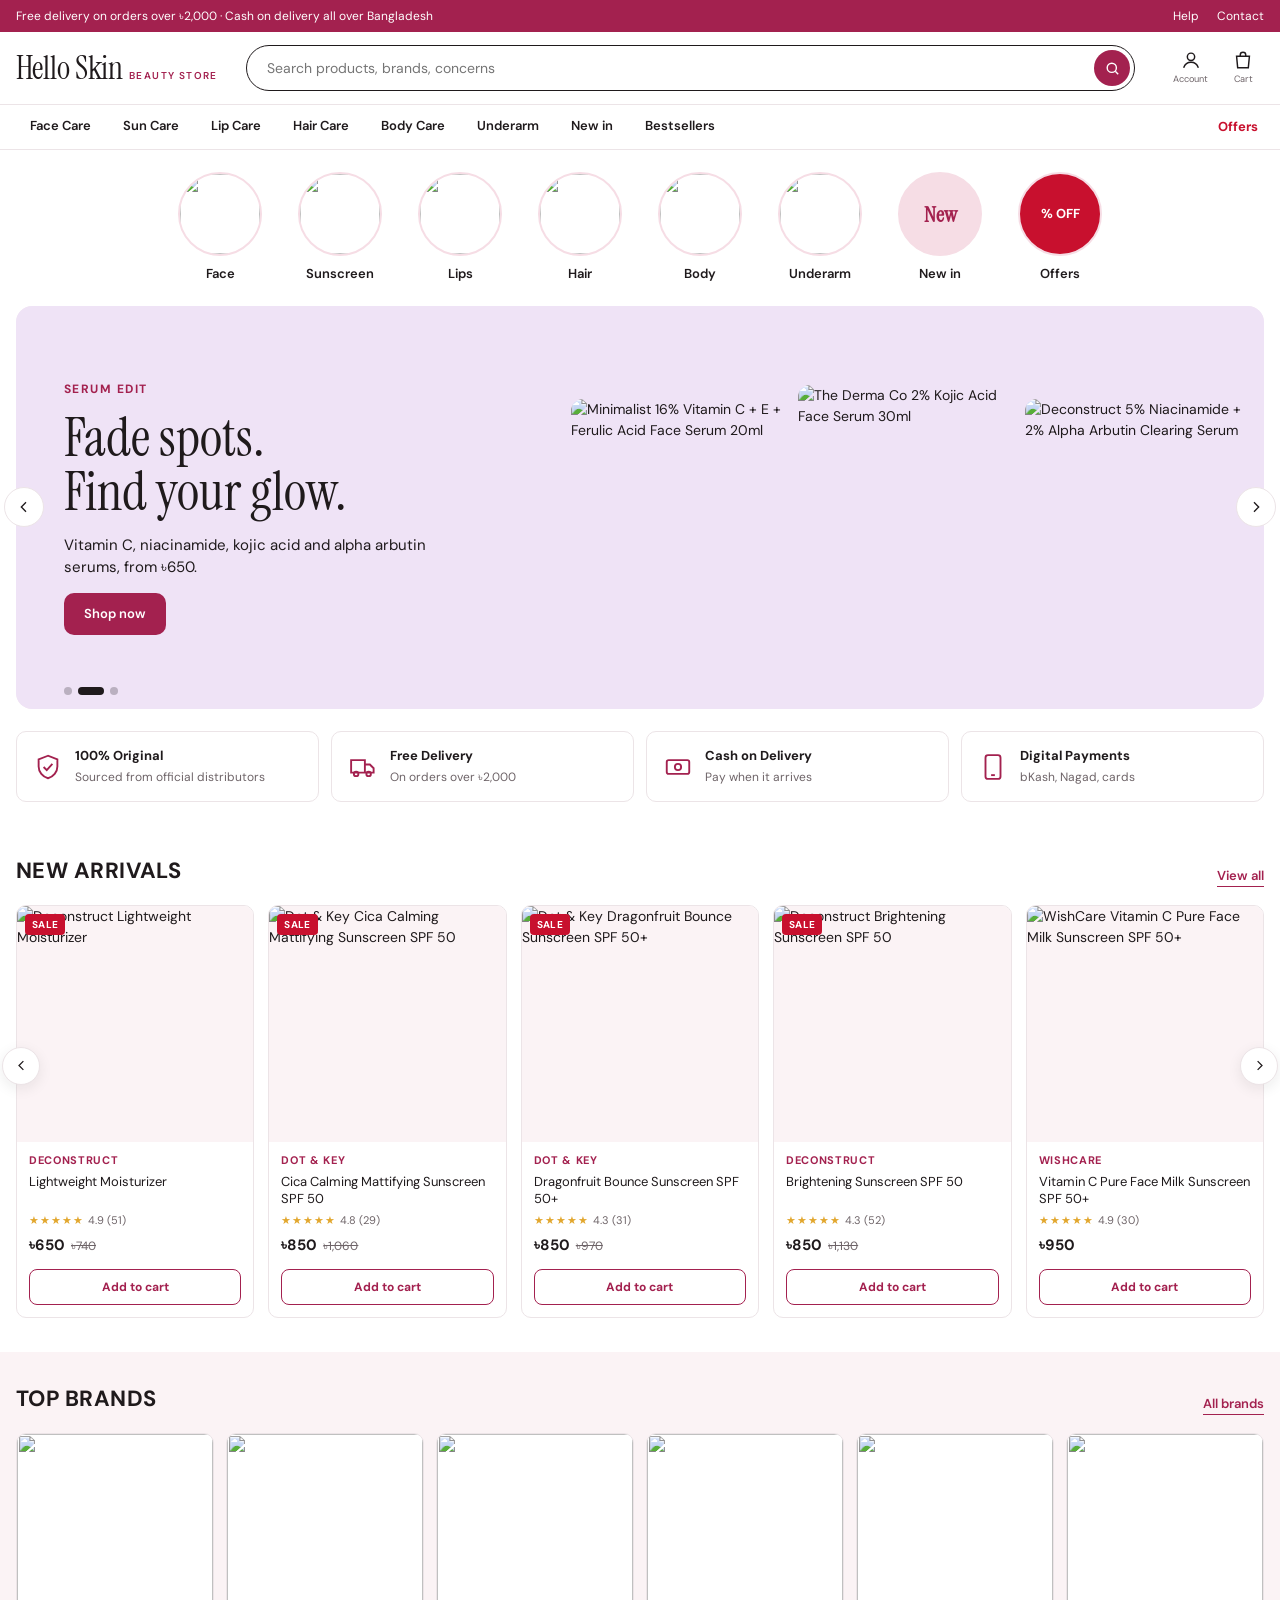
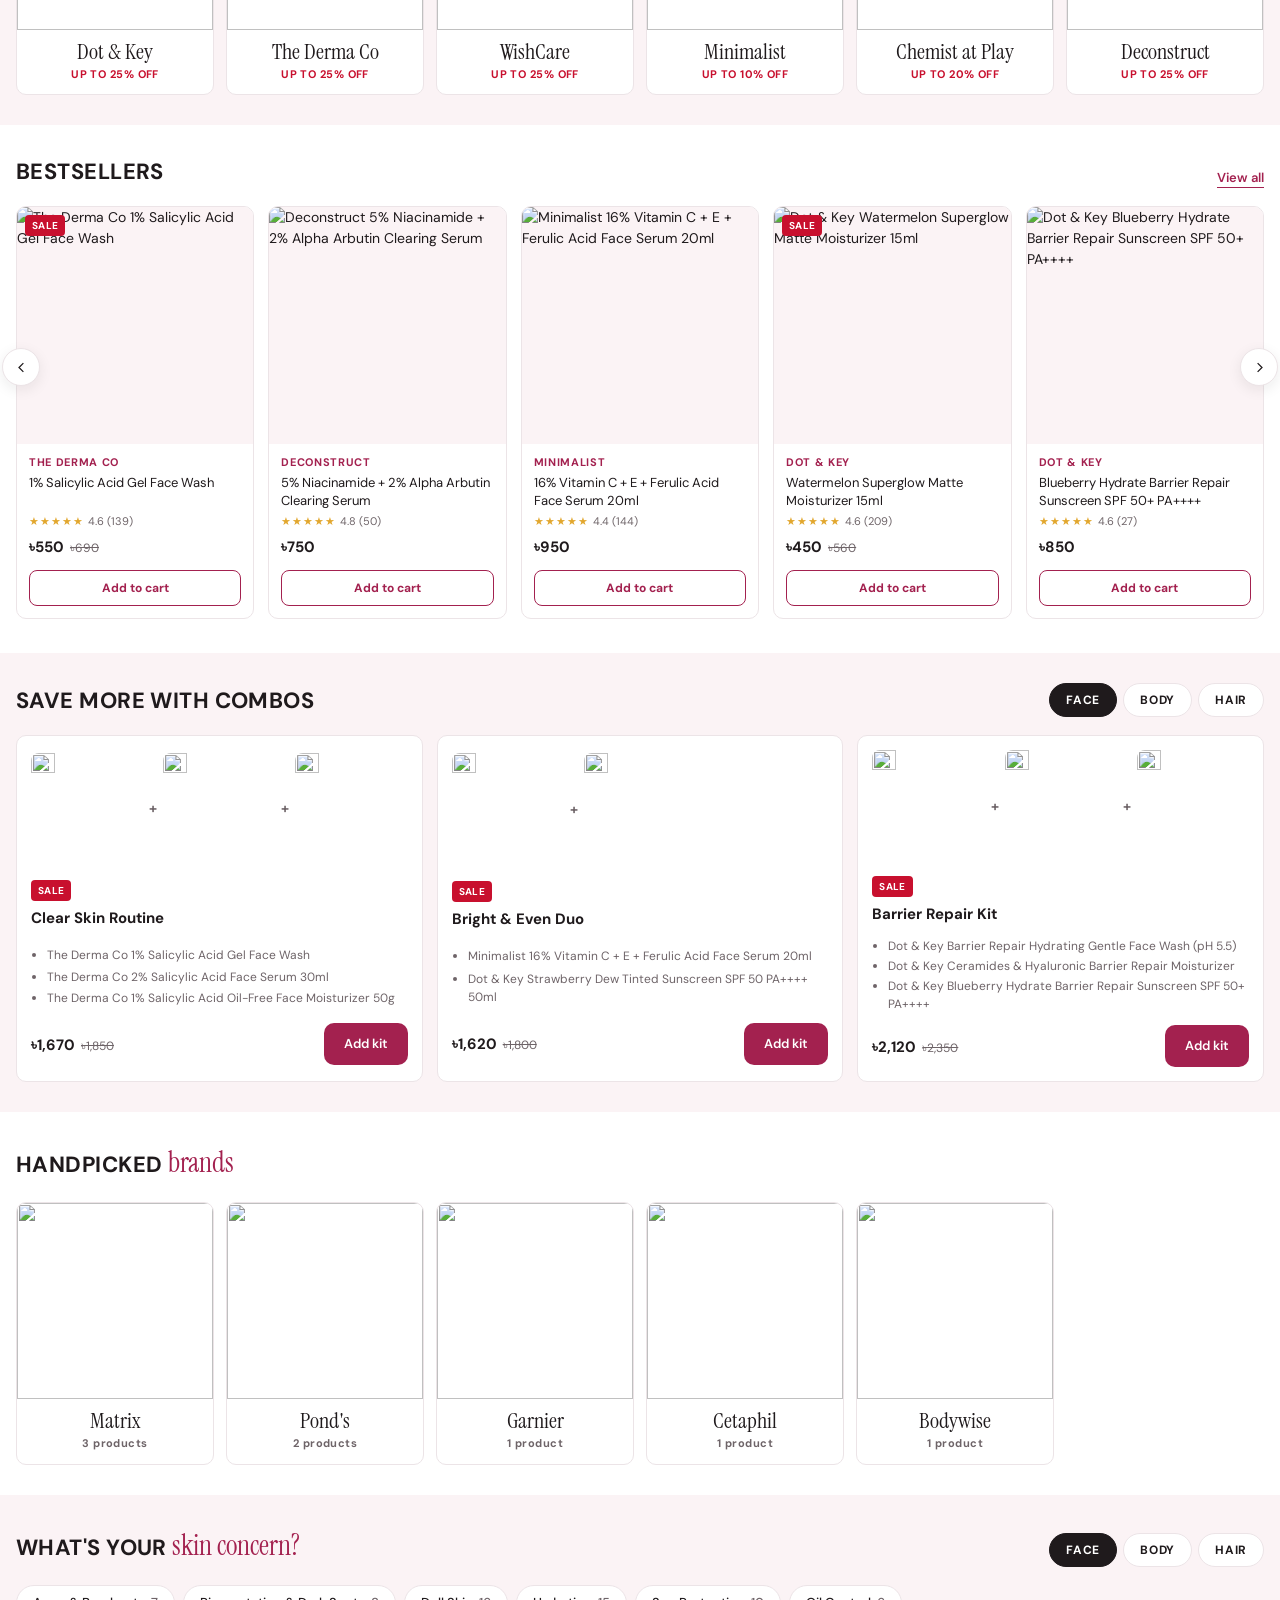
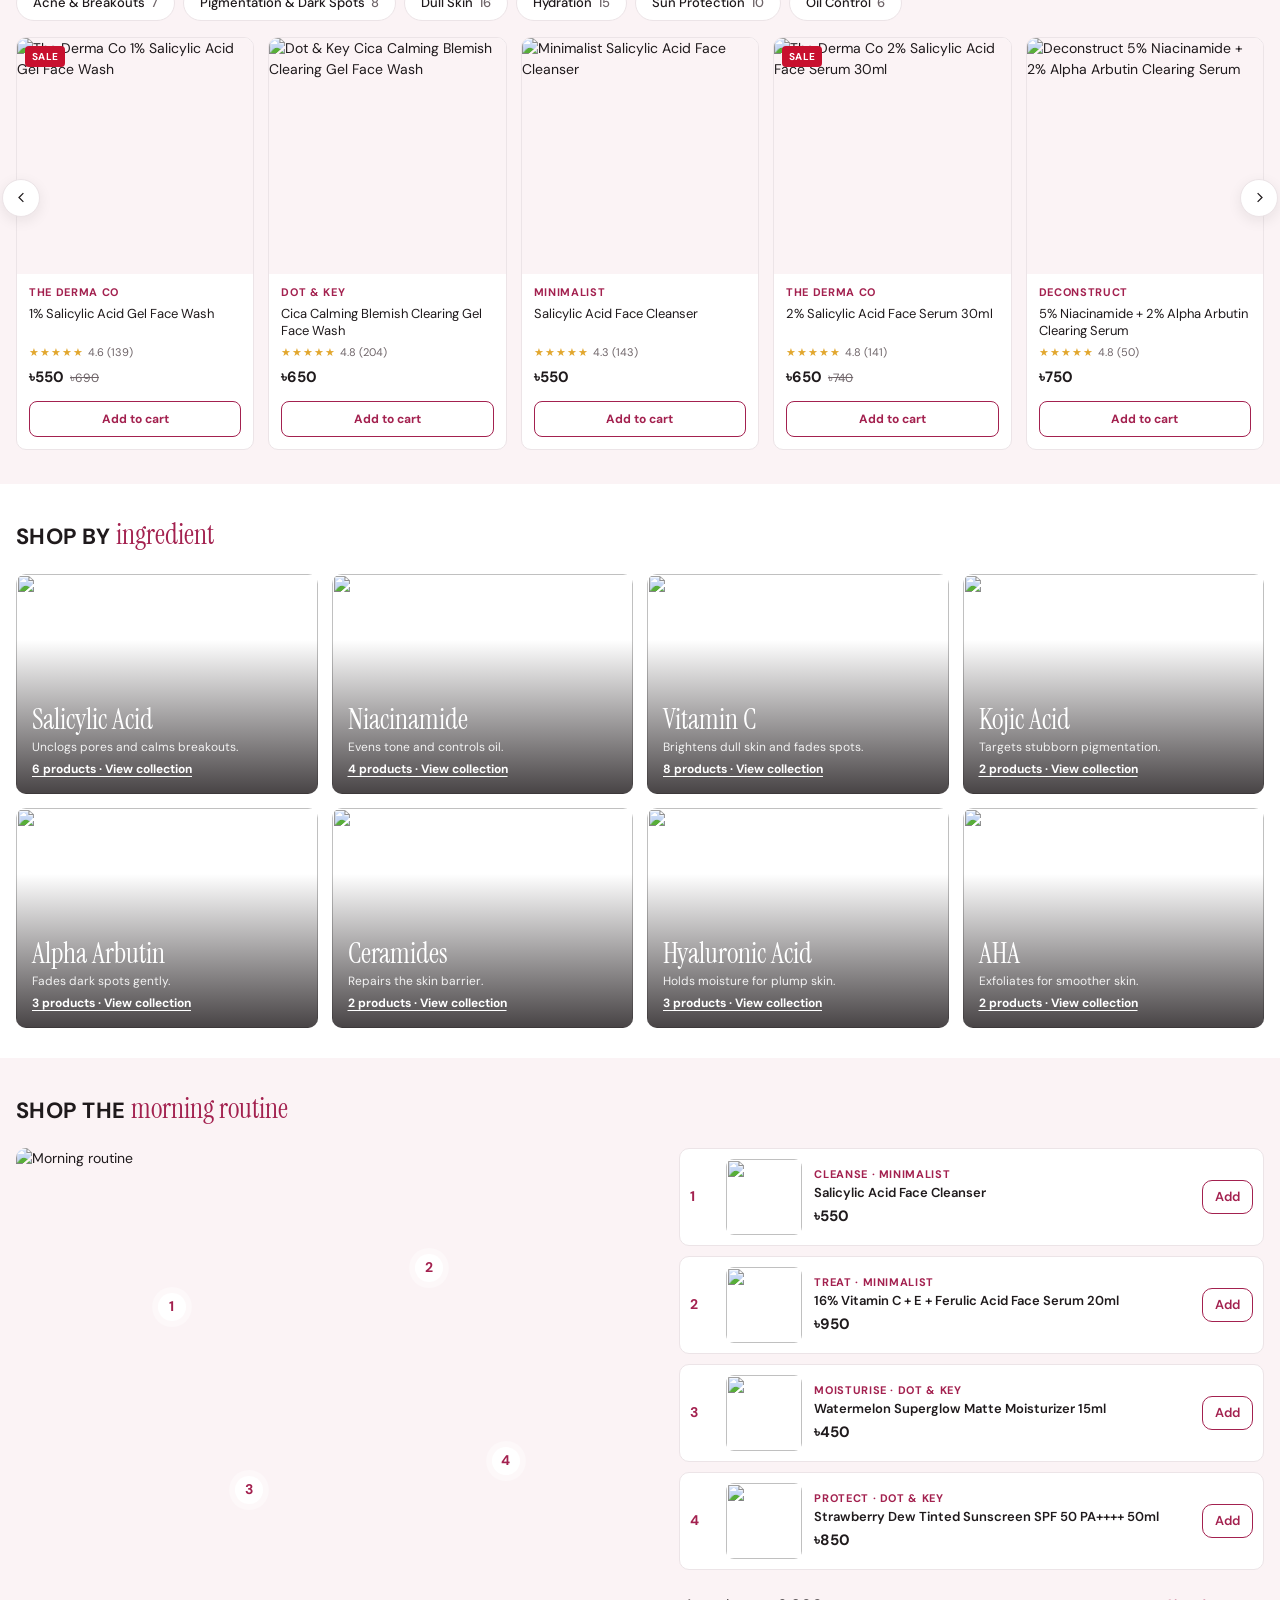
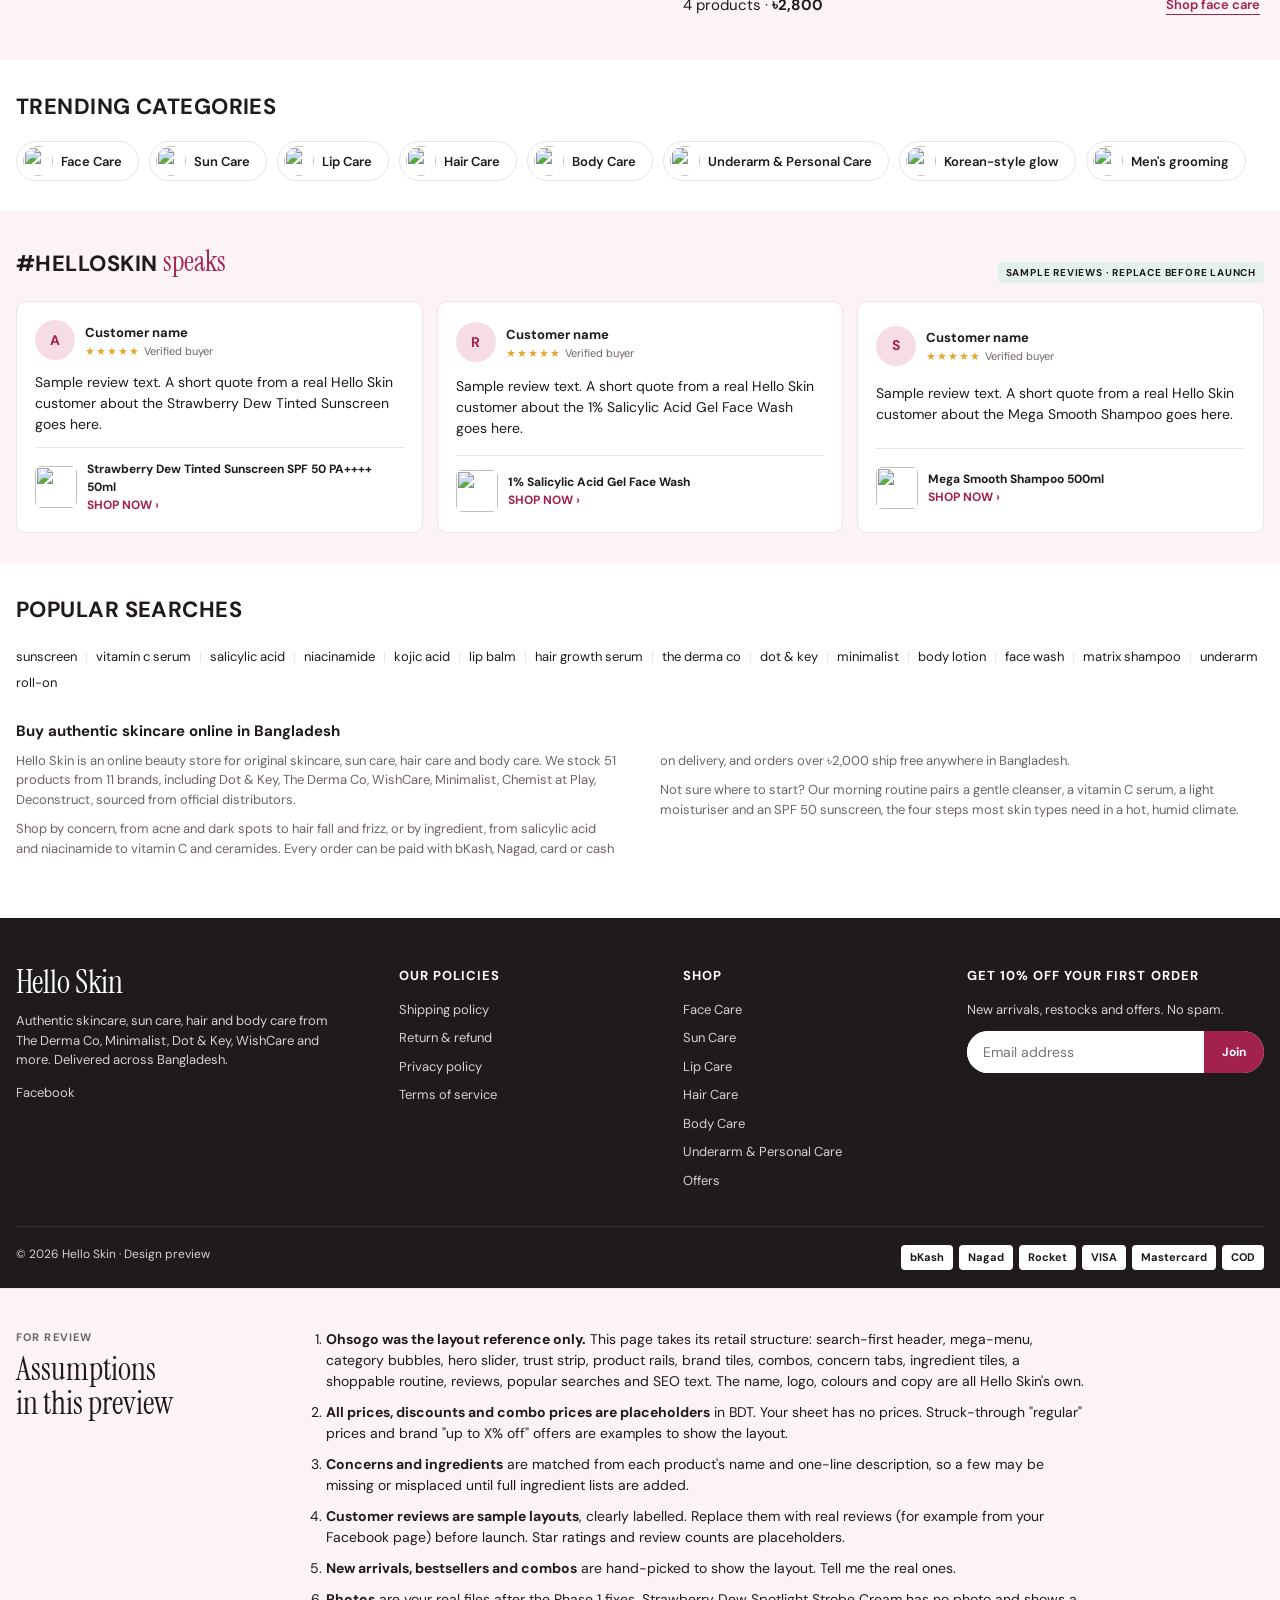
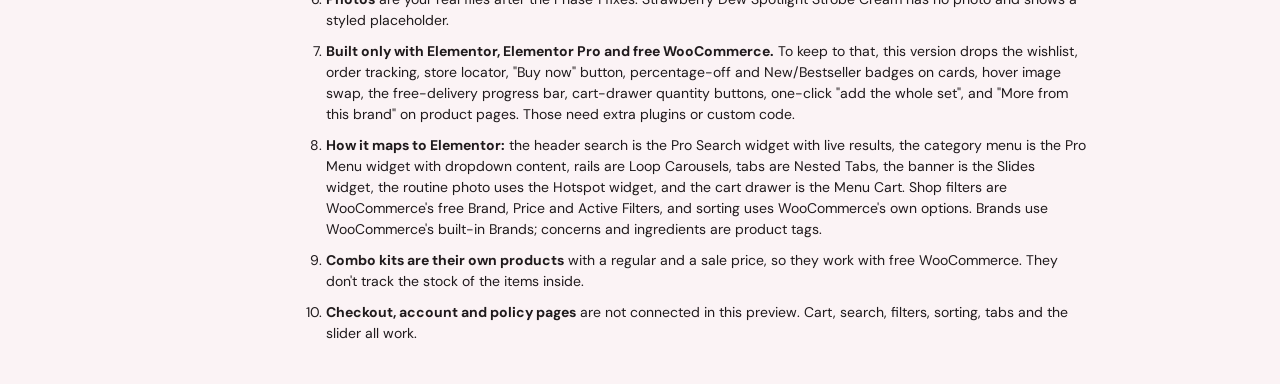
==== index.html @ 752d27b5 "Serve the retail design at the root; minimal design stays in helloskin-V1 Co-Authored-By: Claude Opu" ====
<!doctype html>
<html lang="en">
<head>
<meta charset="utf-8">
<meta name="viewport" content="width=device-width, initial-scale=1, viewport-fit=cover">
<style>:root{padding-top:env(safe-area-inset-top,0px);padding-bottom:env(safe-area-inset-bottom,0px)}body{margin:0}img{max-width:100%}[hidden]{display:none!important}</style>
</head>
<body>
<title>Hello Skin Beauty Store</title>
<meta name="claude:viewport-fit-sides" content="cover">
<link rel="preconnect" href="https://fonts.googleapis.com">
<link rel="stylesheet" href="https://fonts.googleapis.com/css2?family=DM+Sans:opsz,wght@9..40,400;9..40,500;9..40,600;9..40,700&family=Instrument+Serif&display=swap">
<style>
/* Layout: dense Bangladeshi beauty-retail homepage. Search-first header, rails of product cards, tabbed merchandising blocks. Berry accent on white, soft rose bands separate sections. */
:root{
  --bg:#FFFFFF; --band:#FBF3F5; --ink:#1F1A1C; --muted:#6E6468; --line:#ECE4E7;
  --berry:#A3214F; --berry-d:#831A3F; --rose:#F6DDE5; --sale:#C8102E; --gold:#E2A72E; --mint:#E3F1EA;
  --sans:"DM Sans","Helvetica Neue",Arial,sans-serif; --serif:"Instrument Serif",Georgia,serif;
  --r:10px; --wrap:1360px;
  --gl:max(16px, env(safe-area-inset-left,0px)); --gr:max(16px, env(safe-area-inset-right,0px));
  color-scheme:light;
}
*{box-sizing:border-box}
[hidden]{display:none!important}
body{background:var(--bg);color:var(--ink);font:400 14px/1.5 var(--sans);-webkit-font-smoothing:antialiased;overflow-x:hidden}
body::before{content:"";position:fixed;inset:0 0 auto;height:env(safe-area-inset-top,0px);z-index:70;background:var(--bg)}
a{color:inherit;text-decoration:none}
button{font:inherit;color:inherit;background:none;border:0;cursor:pointer;padding:0}
img{display:block;max-width:100%}
:focus-visible{outline:2px solid var(--berry);outline-offset:2px}
.wrap{max-width:var(--wrap);margin-inline:auto;padding-left:var(--gl);padding-right:var(--gr)}
h1,h2,h3{margin:0;text-wrap:balance}
.btn{display:inline-flex;align-items:center;justify-content:center;gap:8px;height:42px;padding:0 20px;border-radius:var(--r);background:var(--berry);color:#fff;font-weight:600;font-size:13px;transition:background .2s}
.btn:hover{background:var(--berry-d)}
.btn.line{background:#fff;color:var(--berry);border:1px solid var(--berry)}
.btn.line:hover{background:var(--berry);color:#fff}
.btn.full{width:100%}

/* top strip + header */
.strip{background:var(--berry);color:#fff;font-size:12px}
.strip .wrap{display:flex;justify-content:space-between;align-items:center;height:32px;gap:16px}
.strip .tick{overflow:hidden;white-space:nowrap;text-overflow:ellipsis}
.strip .r{display:flex;gap:18px;flex:none}
header.site{position:sticky;top:env(safe-area-inset-top,0px);z-index:50;background:#fff;border-bottom:1px solid var(--line)}
.hrow{display:grid;grid-template-columns:auto 1fr auto;gap:28px;align-items:center;height:72px}
.logo{font-family:var(--serif);font-size:32px;line-height:1;white-space:nowrap;display:flex;align-items:baseline;gap:6px}
.logo small{font-family:var(--sans);font-size:10px;letter-spacing:.14em;text-transform:uppercase;color:var(--berry);font-weight:600}
.sbox{position:relative}
.sbox input{width:100%;height:46px;border:1.5px solid var(--ink);border-radius:999px;padding:0 52px 0 20px;font:inherit;font-size:14px;background:#fff;color:var(--ink)}
.sbox input:focus{outline:none;border-color:var(--berry)}
.sbox .go{position:absolute;right:5px;top:5px;width:36px;height:36px;border-radius:50%;background:var(--berry);display:grid;place-items:center}
.sbox .go svg{width:17px;height:17px;stroke:#fff;fill:none;stroke-width:2}
.sres{position:absolute;left:0;right:0;top:52px;background:#fff;border:1px solid var(--line);border-radius:var(--r);box-shadow:0 12px 30px rgba(31,26,28,.08);max-height:60vh;overflow:auto;padding:6px;z-index:60}
.sres a{display:flex;gap:12px;align-items:center;padding:8px;border-radius:8px;font-size:13px}
.sres a:hover{background:var(--band)}
.sres img{width:44px;height:44px;border-radius:6px;object-fit:cover}
.hic{display:flex;gap:4px}
.hic button,.hic a{display:flex;flex-direction:column;align-items:center;gap:2px;font-size:11px;padding:4px 10px;position:relative;color:var(--muted)}
.hic svg{width:22px;height:22px;stroke:var(--ink);fill:none;stroke-width:1.6}
.cnt{position:absolute;top:0;right:6px;min-width:18px;height:18px;border-radius:9px;background:var(--berry);color:#fff;font-size:10px;font-weight:700;display:grid;place-items:center;padding:0 4px}
.cnt.bump{animation:bump .35s}@keyframes bump{50%{transform:scale(1.35)}}
.mega{border-top:1px solid var(--line)}
.mega .wrap{display:flex;gap:4px;height:44px;align-items:stretch}
.mi{position:relative;display:flex}
.mi > a{display:flex;align-items:center;padding:0 14px;font-weight:600;font-size:13px;border-bottom:2px solid transparent}
.mi:hover > a,.mi > a.on{color:var(--berry);border-color:var(--berry)}
.panel{position:absolute;top:100%;left:0;background:#fff;border:1px solid var(--line);border-radius:0 0 var(--r) var(--r);box-shadow:0 18px 40px rgba(31,26,28,.08);padding:20px;display:none;grid-template-columns:repeat(var(--c,2),190px) 200px;gap:24px;z-index:55}
.mi:hover .panel,.mi:focus-within .panel{display:grid}
.panel h4{font-size:12px;letter-spacing:.06em;text-transform:uppercase;color:var(--berry);margin:0 0 10px}
.panel ul{list-style:none;margin:0;padding:0;display:grid;gap:7px;font-size:13px}
.panel ul a:hover{color:var(--berry);text-decoration:underline}
.panel .feat{background:var(--band);border-radius:8px;padding:10px;display:grid;gap:8px;font-size:12px}
.panel .feat img{border-radius:6px;aspect-ratio:1;object-fit:cover}
.mega .offer{margin-left:auto;display:flex;align-items:center;color:var(--sale);font-weight:700;font-size:13px;padding:0 6px}
.menubtn{display:none}

/* category bubbles */
.bubbles{display:flex;gap:28px;justify-content:center;padding-block:22px;overflow-x:auto;scrollbar-width:none}
.bubbles::-webkit-scrollbar{display:none}
.bub{display:grid;justify-items:center;gap:8px;flex:none;font-size:13px;font-weight:600;text-align:center;width:92px}
.bub span.c{width:84px;height:84px;border-radius:50%;overflow:hidden;border:2px solid var(--rose);transition:border-color .2s}
.bub:hover span.c{border-color:var(--berry)}
.bub img{width:100%;height:100%;object-fit:cover}

/* hero slider */
.hero{position:relative}
.slides{position:relative;border-radius:16px;overflow:hidden;aspect-ratio:1360/440;background:var(--band)}
.slide{position:absolute;inset:0;display:grid;grid-template-columns:1fr 1.25fr;opacity:0;transition:opacity .6s;pointer-events:none}
.slide.on{opacity:1;pointer-events:auto}
.slide .copy{display:flex;flex-direction:column;justify-content:center;gap:14px;padding:40px 48px}
.slide .kick{font-size:12px;font-weight:700;letter-spacing:.12em;text-transform:uppercase}
.slide h2{font-family:var(--serif);font-weight:400;font-size:clamp(34px,4.2vw,62px);line-height:1}
.slide p{margin:0;max-width:420px;font-size:15px}
.slide .imgs{display:grid;grid-template-columns:repeat(3,1fr);gap:10px;padding:22px 22px 22px 0;align-items:center}
.slide .imgs img{width:100%;aspect-ratio:1;object-fit:cover;border-radius:12px}
.slide .imgs img:nth-child(2){transform:translateY(-14px)}
.sdots{position:absolute;bottom:14px;left:48px;display:flex;gap:6px}
.sdots button{width:8px;height:8px;border-radius:4px;background:rgba(31,26,28,.25);transition:width .3s}
.sdots button.on{width:26px;background:var(--ink)}
.sarr{position:absolute;top:50%;transform:translateY(-50%);width:40px;height:40px;border-radius:50%;background:#fff;border:1px solid var(--line);display:grid;place-items:center;z-index:2}
.sarr.l{left:max(4px, calc(var(--gl) - 20px))}.sarr.r{right:max(4px, calc(var(--gr) - 20px))}
.sarr svg{width:16px;height:16px;stroke:var(--ink);fill:none;stroke-width:2}

/* trust */
.trust{display:grid;grid-template-columns:repeat(4,1fr);gap:12px;padding-block:22px}
.trust div{display:flex;gap:12px;align-items:center;padding:14px 16px;border:1px solid var(--line);border-radius:var(--r)}
.trust svg{width:30px;height:30px;stroke:var(--berry);fill:none;stroke-width:1.5;flex:none}
.trust b{display:block;font-size:13px}
.trust span{font-size:12px;color:var(--muted)}

/* sections */
.sec{padding-block:30px}
.band{background:var(--band)}
.sh{display:flex;align-items:end;justify-content:space-between;gap:16px;margin-bottom:18px;flex-wrap:wrap}
.sh h2{font-size:22px;font-weight:700;letter-spacing:.02em;text-transform:uppercase}
.sh h2 em{font-family:var(--serif);font-style:normal;font-weight:400;text-transform:none;font-size:28px;letter-spacing:0;color:var(--berry)}
.sh .va{font-size:13px;font-weight:600;color:var(--berry);border-bottom:1px solid currentColor}
.tabs{display:flex;gap:6px;flex-wrap:wrap}
.tab{height:34px;padding:0 16px;border-radius:999px;border:1px solid var(--line);font-size:12px;font-weight:700;letter-spacing:.06em;background:#fff}
.tab.on{background:var(--ink);color:#fff;border-color:var(--ink)}

/* rail */
.railw{position:relative}
.rail{display:grid;grid-auto-flow:column;grid-auto-columns:calc((100% - 4*14px)/5);gap:14px;overflow-x:auto;scroll-snap-type:x mandatory;scrollbar-width:none;padding-bottom:4px}
.rail::-webkit-scrollbar{display:none}
.rail > *{scroll-snap-align:start}
.rarr{position:absolute;top:34%;width:38px;height:38px;border-radius:50%;background:#fff;border:1px solid var(--line);box-shadow:0 4px 14px rgba(31,26,28,.08);display:grid;place-items:center;z-index:3}
.rarr.l{left:-14px}.rarr.r{right:-14px}
.rarr svg{width:15px;height:15px;stroke:var(--ink);fill:none;stroke-width:2}

/* product card */
.card{display:flex;flex-direction:column;background:#fff;border:1px solid var(--line);border-radius:var(--r);overflow:hidden;min-width:0;transition:border-color .2s}
.card:hover{border-color:#d9c9cf}
.card .m{position:relative;aspect-ratio:1;background:var(--band);overflow:hidden}
.card .m img{position:absolute;inset:0;width:100%;height:100%;object-fit:cover;transition:opacity .4s}
.card .m img.alt{opacity:0}
.card:hover .m img.alt{opacity:1}
.tags{position:absolute;top:8px;left:8px;display:flex;flex-direction:column;gap:4px;z-index:2;align-items:flex-start}
.tg{font-size:10px;font-weight:700;padding:3px 7px;border-radius:4px;letter-spacing:.03em;text-transform:uppercase}
.tg.off{background:var(--sale);color:#fff}
.tg.new{background:var(--ink);color:#fff}
.tg.best{background:var(--gold);color:var(--ink)}
.qv{position:absolute;left:8px;right:8px;bottom:8px;height:34px;border-radius:8px;background:rgba(255,255,255,.95);font-size:12px;font-weight:600;opacity:0;transform:translateY(6px);transition:all .25s;z-index:2}
.card:hover .qv{opacity:1;transform:none}
.card .b{display:flex;flex-direction:column;gap:4px;padding:10px 12px 12px;flex:1}
.card .v{font-size:11px;font-weight:700;letter-spacing:.06em;text-transform:uppercase;color:var(--berry)}
.card .t{font-size:13px;line-height:1.35;display:-webkit-box;-webkit-line-clamp:2;-webkit-box-orient:vertical;overflow:hidden;min-height:35px}
.rv{display:flex;align-items:center;gap:4px;font-size:11px;color:var(--muted)}
.rv i{font-style:normal;color:var(--gold);letter-spacing:1px}
.pr{display:flex;align-items:baseline;gap:6px;flex-wrap:wrap;margin-top:2px;font-variant-numeric:tabular-nums}
.pr b{font-size:15px}
.pr s{font-size:12px;color:var(--muted)}
.pr .pct{font-size:11px;color:var(--sale);font-weight:700}
.card .add{margin-top:auto;height:36px;border-radius:8px;border:1px solid var(--berry);color:var(--berry);font-weight:700;font-size:12px;margin-top:8px;transition:all .2s}
.card .add:hover{background:var(--berry);color:#fff}
.noimg{position:absolute;inset:0;display:grid;place-items:center;text-align:center;padding:14px;background:var(--rose);font-family:var(--serif);font-size:20px;line-height:1.1}
.noimg small{display:block;font-family:var(--sans);font-size:10px;color:var(--muted);margin-top:6px;text-transform:uppercase;letter-spacing:.08em}

/* brand tiles */
.brands{display:grid;grid-template-columns:repeat(6,1fr);gap:12px}
.bt{position:relative;border-radius:var(--r);overflow:hidden;background:#fff;border:1px solid var(--line);display:flex;flex-direction:column}
.bt .im{aspect-ratio:1;position:relative}
.bt .im img{width:100%;height:100%;object-fit:cover}
.bt .nm{padding:10px 10px 12px;text-align:center;display:grid;gap:2px}
.bt .nm b{font-family:var(--serif);font-weight:400;font-size:22px;line-height:1.1}
.bt .nm span{font-size:11px;font-weight:700;color:var(--sale);letter-spacing:.04em}

/* combos */
.combos{display:grid;grid-template-columns:repeat(3,1fr);gap:14px}
.combo{background:#fff;border:1px solid var(--line);border-radius:var(--r);padding:14px;display:grid;gap:12px}
.cimgs{display:flex;align-items:center;gap:6px}
.cimgs img{width:calc((100% - 40px)/3);aspect-ratio:1;object-fit:cover;border-radius:8px}
.cimgs .plus{font-weight:700;color:var(--muted)}
.combo h3{font-size:15px}
.combo ul{margin:0;padding-left:16px;font-size:12px;color:var(--muted);display:grid;gap:2px}
.combo .row{display:flex;justify-content:space-between;align-items:center;gap:10px}

/* concerns */
.chips{display:flex;gap:8px;flex-wrap:wrap;margin-bottom:16px}
.chip{height:36px;padding:0 16px;border-radius:999px;background:#fff;border:1px solid var(--line);font-size:13px;font-weight:500}
.chip.on{border-color:var(--berry);color:var(--berry);background:var(--rose)}

/* ingredients */
.ings{display:grid;grid-template-columns:repeat(4,1fr);gap:14px}
.ing{border-radius:var(--r);overflow:hidden;position:relative;min-height:220px;display:flex;align-items:flex-end;color:#fff}
.ing img{position:absolute;inset:0;width:100%;height:100%;object-fit:cover}
.ing::after{content:"";position:absolute;inset:0;background:linear-gradient(180deg,rgba(31,26,28,0) 30%,rgba(31,26,28,.82))}
.ing div{position:relative;z-index:1;padding:16px;display:grid;gap:4px}
.ing b{font-family:var(--serif);font-weight:400;font-size:28px;line-height:1}
.ing p{margin:0;font-size:12px;opacity:.9}
.ing span{font-size:12px;font-weight:700;text-decoration:underline;text-underline-offset:3px}

/* routine look */
.look{display:grid;grid-template-columns:1.1fr 1fr;gap:20px;align-items:stretch}
.look .ph{position:relative;border-radius:var(--r);overflow:hidden;min-height:420px}
.look .ph img{position:absolute;inset:0;width:100%;height:100%;object-fit:cover}
.hot{position:absolute;width:28px;height:28px;border-radius:50%;background:#fff;color:var(--berry);font-weight:700;display:grid;place-items:center;box-shadow:0 0 0 6px rgba(255,255,255,.35)}
.look .lst{display:grid;gap:10px;align-content:start}
.lrow{display:grid;grid-template-columns:24px 76px 1fr auto;gap:12px;align-items:center;background:#fff;border:1px solid var(--line);border-radius:var(--r);padding:10px}
.lrow .n{font-weight:700;color:var(--berry)}
.lrow img{width:76px;height:76px;object-fit:cover;border-radius:8px}
.lrow .t{font-size:13px;font-weight:600;line-height:1.3}
.lsum{display:flex;justify-content:space-between;align-items:center;padding:14px 4px;font-size:15px}

/* trending + reviews + seo */
.trend{display:flex;gap:10px;flex-wrap:wrap}
.trend a{display:flex;align-items:center;gap:8px;height:40px;padding:0 16px 0 6px;border:1px solid var(--line);border-radius:999px;font-size:13px;font-weight:600;background:#fff}
.trend img{width:30px;height:30px;border-radius:50%;object-fit:cover}
.revs{display:grid;grid-template-columns:repeat(3,1fr);gap:14px}
.rev{background:#fff;border:1px solid var(--line);border-radius:var(--r);padding:18px;display:grid;gap:12px}
.rev .who{display:flex;align-items:center;gap:10px}
.rev .av{width:40px;height:40px;border-radius:50%;background:var(--rose);display:grid;place-items:center;font-weight:700;color:var(--berry)}
.rev q{font-size:14px;quotes:none}
.rev .pp{display:flex;gap:10px;align-items:center;border-top:1px solid var(--line);padding-top:12px;font-size:12px}
.rev .pp img{width:42px;height:42px;border-radius:6px;object-fit:cover}
.sample{display:inline-block;font-size:10px;font-weight:700;letter-spacing:.08em;text-transform:uppercase;background:var(--mint);padding:3px 8px;border-radius:4px}
.pops{font-size:13px;color:var(--muted);line-height:2}
.pops a{color:var(--ink)}
.pops a:hover{color:var(--berry)}
.pops i{font-style:normal;margin:0 8px;color:var(--line)}
.seo{font-size:13px;color:var(--muted);columns:2;column-gap:40px}
.seo h3{font-size:15px;color:var(--ink);margin:0 0 8px;column-span:all}
.seo p{margin:0 0 10px}

/* footer */
footer{background:var(--ink);color:#d8cfd2;padding-top:48px;margin-top:30px}
.fg{display:grid;grid-template-columns:1.4fr 1fr 1fr 1.2fr;gap:36px}
footer h4{color:#fff;font-size:13px;letter-spacing:.08em;text-transform:uppercase;margin:0 0 14px}
footer ul{list-style:none;margin:0;padding:0;display:grid;gap:9px;font-size:13px}
footer ul button:hover,footer ul a:hover{color:#fff}
footer .logo{color:#fff}
.nl{display:flex;margin-top:12px;border-radius:999px;overflow:hidden;background:#fff}
.nl input{flex:1;min-width:0;border:0;height:42px;padding:0 16px;font:inherit;color:var(--ink);background:#fff}
.nl input:focus{outline:none}
.nl button{background:var(--berry);color:#fff;font-weight:700;padding:0 18px;font-size:12px}
.fb{display:flex;justify-content:space-between;gap:14px;flex-wrap:wrap;border-top:1px solid #3a3235;margin-top:36px;padding-block:18px;font-size:12px}
.pays{display:flex;gap:6px;flex-wrap:wrap}
.pays span{background:#fff;color:var(--ink);font-weight:700;font-size:11px;padding:4px 9px;border-radius:4px}

/* shop page */
.crumbs{font-size:12px;color:var(--muted);padding-top:18px}
.crumbs a:hover{color:var(--berry)}
.shophead{display:flex;align-items:end;justify-content:space-between;gap:16px;flex-wrap:wrap;padding-block:12px 18px}
.shophead h1{font-size:28px;font-weight:700}
.shophead p{margin:4px 0 0;color:var(--muted)}
.shopgrid{display:grid;grid-template-columns:240px 1fr;gap:28px;align-items:start;padding-bottom:30px}
.side{position:sticky;top:calc(env(safe-area-inset-top,0px) + 130px);display:grid;gap:22px}
.side h4{font-size:12px;letter-spacing:.08em;text-transform:uppercase;margin:0 0 10px}
.side label{display:flex;align-items:center;gap:8px;font-size:13px;padding:4px 0;cursor:pointer}
.side label span{margin-left:auto;color:var(--muted);font-size:12px}
.side input{accent-color:var(--berry);width:16px;height:16px}
.toolbar{display:flex;justify-content:space-between;align-items:center;gap:10px;margin-bottom:14px;flex-wrap:wrap}
.toolbar select{height:38px;border:1px solid var(--line);border-radius:8px;padding:0 12px;font:inherit;font-size:13px;background:#fff;color:var(--ink)}
.active{display:flex;gap:6px;flex-wrap:wrap}
.active button{height:30px;padding:0 10px;border-radius:999px;background:var(--rose);color:var(--berry);font-size:12px;font-weight:600}
.pgrid{display:grid;grid-template-columns:repeat(4,minmax(0,1fr));gap:14px}
.filterbtn{display:none}
.pf{display:grid;grid-template-columns:1fr 1fr;gap:8px}
.pf label{display:grid;gap:4px;font-size:12px;color:var(--muted);padding:0}
.pf input{width:100%;height:36px;border:1px solid var(--line);border-radius:8px;padding:0 10px;font:inherit;font-size:13px;color:var(--ink);background:#fff;accent-color:auto}
.empty{grid-column:1/-1;padding:50px;text-align:center;color:var(--muted);border:1px dashed var(--line);border-radius:var(--r)}

/* pdp */
.pdp{display:grid;grid-template-columns:1fr 1fr;gap:40px;padding-block:20px 30px;align-items:start}
.gal{position:sticky;top:calc(env(safe-area-inset-top,0px) + 130px);display:grid;grid-template-columns:minmax(0,1fr);gap:12px}
.th{display:grid;grid-template-columns:repeat(4,76px);gap:8px}
.th button{width:76px;height:76px;border-radius:8px;overflow:hidden;border:2px solid transparent}
.th button.on{border-color:var(--berry)}
.th img{width:100%;height:100%;object-fit:cover}
.mainimg{position:relative;aspect-ratio:1;border-radius:12px;overflow:hidden;background:var(--band)}
.mainimg img{position:absolute;inset:0;width:100%;height:100%;object-fit:cover}
.pi{display:grid;gap:14px;min-width:0}
.pi .v{font-size:12px;font-weight:700;letter-spacing:.08em;text-transform:uppercase;color:var(--berry)}
.pi h1{font-size:26px;line-height:1.2;font-weight:700}
.pi .pr b{font-size:26px}
.pi .pr s{font-size:15px}
.phn{font-size:11px;background:var(--mint);padding:3px 8px;border-radius:4px;font-weight:600}
.offers{border:1px dashed var(--berry);border-radius:var(--r);padding:12px 14px;display:grid;gap:6px;font-size:13px;background:var(--band)}
.offers b{color:var(--berry)}
.buy{display:grid;grid-template-columns:120px 1fr;gap:10px}
.qty{display:grid;grid-template-columns:36px 1fr 36px;border:1px solid var(--line);border-radius:var(--r);height:46px;align-items:center;text-align:center;font-weight:600}
.qty button{height:100%;font-size:18px}
.buy .btn{height:46px}
.del{display:grid;grid-template-columns:repeat(3,1fr);gap:8px}
.del div{border:1px solid var(--line);border-radius:8px;padding:10px;font-size:12px;text-align:center;display:grid;gap:4px;justify-items:center}
.del svg{width:22px;height:22px;stroke:var(--berry);fill:none;stroke-width:1.5}
.acc details{border-bottom:1px solid var(--line)}
.acc summary{list-style:none;cursor:pointer;padding:14px 0;font-weight:700;font-size:14px;display:flex;justify-content:space-between}
.acc summary::-webkit-details-marker{display:none}
.acc summary::after{content:"+";font-size:18px;color:var(--berry);line-height:1}
.acc details[open] summary::after{content:"−"}
.acc .bd{padding-bottom:14px;font-size:13px;color:var(--ink)}
.acc ul{margin:0;padding-left:18px;display:grid;gap:4px}
.draft{display:inline-block;font-size:10px;font-weight:700;letter-spacing:.08em;text-transform:uppercase;background:var(--mint);padding:2px 7px;border-radius:4px;margin-bottom:8px}
.satc{display:none}

/* drawer */
.scrim{position:fixed;inset:0;background:rgba(31,26,28,.4);opacity:0;pointer-events:none;transition:opacity .3s;z-index:80}
.scrim.on{opacity:1;pointer-events:auto}
.drawer{position:fixed;top:0;right:0;bottom:0;width:min(420px,100%);background:#fff;z-index:90;transform:translateX(100%);transition:transform .35s cubic-bezier(.2,.7,.2,1);display:flex;flex-direction:column;padding-top:env(safe-area-inset-top,0px);padding-bottom:env(safe-area-inset-bottom,0px);padding-right:env(safe-area-inset-right,0px)}
.drawer.on{transform:none}
.dh{display:flex;justify-content:space-between;align-items:center;padding:16px 20px;border-bottom:1px solid var(--line)}
.dh h3{font-size:16px}
.ship{padding:14px 20px;background:var(--band);font-size:13px}
.bar{height:6px;border-radius:3px;background:#fff;margin-top:8px;overflow:hidden}
.bar i{display:block;height:100%;background:var(--berry);transition:width .4s}
.items{flex:1;overflow:auto;padding:4px 20px}
.it{display:grid;grid-template-columns:70px 1fr auto;gap:12px;padding:14px 0;border-bottom:1px solid var(--line)}
.it img,.it .ni{width:70px;height:70px;border-radius:8px;object-fit:cover;background:var(--rose)}
.it .t{font-size:13px;font-weight:600;line-height:1.3}
.it .v{font-size:10px;font-weight:700;color:var(--berry);letter-spacing:.06em;text-transform:uppercase}
.it .q{display:inline-grid;grid-template-columns:28px 28px 28px;height:30px;border:1px solid var(--line);border-radius:6px;margin-top:8px;align-items:center;text-align:center;font-size:13px}
.it .q button{height:100%}
.it .r{display:flex;flex-direction:column;justify-content:space-between;align-items:flex-end;font-weight:700;font-size:13px}
.it .rm{font-size:11px;color:var(--muted);text-decoration:underline;font-weight:400}
.dempty{text-align:center;padding:50px 0;display:grid;gap:14px;justify-items:center;color:var(--muted)}
.df{padding:16px 20px;border-top:1px solid var(--line);display:grid;gap:10px}
.df .s{display:flex;justify-content:space-between;font-size:15px;font-weight:700}
.df small{color:var(--muted)}
.toast{position:fixed;left:50%;bottom:calc(84px + env(safe-area-inset-bottom,0px));transform:translate(-50%,20px);opacity:0;background:var(--ink);color:#fff;padding:11px 16px;border-radius:8px;font-size:13px;transition:all .3s;z-index:100;pointer-events:none;max-width:calc(100% - 32px)}
.toast.on{opacity:1;transform:translate(-50%,0)}
.mnav{position:fixed;top:0;left:0;bottom:0;width:min(340px,88%);background:#fff;z-index:90;transform:translateX(-100%);transition:transform .35s;overflow:auto;padding:calc(16px + env(safe-area-inset-top,0px)) 20px 90px max(20px,env(safe-area-inset-left,0px))}
.mnav.on{transform:none}
.mnav details{border-bottom:1px solid var(--line)}
.mnav summary{padding:14px 0;font-weight:700;list-style:none;cursor:pointer}
.mnav summary::-webkit-details-marker{display:none}
.mnav a{display:block;padding:8px 0 8px 12px;font-size:14px;color:var(--muted)}
.bnav{display:none}

/* notes */
.notes{background:var(--band);border-top:1px solid var(--line)}
.notes .wrap{padding-block:40px;display:grid;grid-template-columns:260px 1fr;gap:30px}
.notes h2{font-family:var(--serif);font-weight:400;font-size:32px;line-height:1.05}
.notes ol{margin:0;padding-left:20px;display:grid;gap:10px;font-size:14px;max-width:780px}

@media (max-width:1100px){
  .rail{grid-auto-columns:calc((100% - 3*14px)/4)}
  .brands{grid-template-columns:repeat(4,1fr)}
  .pgrid{grid-template-columns:repeat(3,minmax(0,1fr))}
}
@media (max-width:860px){
  .strip .r{display:none}
  .strip .wrap{justify-content:center}
  .hrow{grid-template-columns:auto 1fr auto;grid-template-areas:"menu logo icons" "search search search";height:auto;gap:10px 8px;padding-block:10px}
  .menubtn{display:grid;place-items:center;grid-area:menu;width:40px;height:40px}
  .menubtn svg{width:22px;height:22px;stroke:var(--ink);fill:none;stroke-width:1.8}
  .logo{grid-area:logo;font-size:26px}
  .logo small{display:none}
  .sbox{grid-area:search}
  .sbox input{height:42px}
  .sbox .go{width:32px;height:32px}
  .hic{grid-area:icons}
  .hic .hide-m{display:none}
  .hic button,.hic a{padding:4px 6px}
  .hic small{display:none}
  .mega{display:none}
  .bubbles{justify-content:flex-start;gap:14px;padding-block:16px}
  .bub{width:72px;font-size:12px}
  .bub span.c{width:66px;height:66px}
  .slides{aspect-ratio:auto;height:440px}
  .slide{grid-template-columns:1fr;grid-template-rows:auto 1fr}
  .slide .copy{padding:26px 22px 8px}
  .slide .imgs{padding:8px 16px 40px}
  .sdots{left:22px}
  .sarr{display:none}
  .trust{grid-template-columns:repeat(2,1fr);gap:8px}
  .trust div{padding:10px;gap:8px}
  .trust svg{width:24px;height:24px}
  .rail{grid-auto-columns:calc((100% - 14px)/2.15);gap:10px}
  .rarr{display:none}
  .sh h2{font-size:17px}
  .sh h2 em{font-size:22px}
  .brands{grid-template-columns:repeat(3,1fr);gap:8px}
  .bt .nm b{font-size:16px}
  .bt .nm span{font-size:9px;letter-spacing:0}
  .combos{grid-template-columns:1fr}
  .ings{grid-template-columns:repeat(2,1fr);gap:10px}
  .ing{min-height:170px}
  .ing b{font-size:22px}
  .ing p{display:none}
  .look{grid-template-columns:1fr}
  .look .ph{min-height:0;aspect-ratio:1}
  .lrow{grid-template-columns:20px 60px 1fr;}
  .lrow img{width:60px;height:60px}
  .lrow .btn{grid-column:2/-1}
  .revs{grid-template-columns:1fr}
  .seo{columns:1}
  .fg{grid-template-columns:1fr 1fr}
  .fg > div:first-child,.fg > div:last-child{grid-column:1/-1}
  footer{padding-bottom:calc(70px + env(safe-area-inset-bottom,0px))}
  body.pdp-on footer{padding-bottom:calc(130px + env(safe-area-inset-bottom,0px))}
  .shopgrid{grid-template-columns:1fr}
  .side{display:none;position:static}
  .side.on{display:grid;border:1px solid var(--line);border-radius:var(--r);padding:16px}
  .filterbtn{display:inline-flex;height:38px;padding:0 14px;border:1px solid var(--ink);border-radius:8px;align-items:center;font-weight:600;font-size:13px}
  .pgrid{grid-template-columns:repeat(2,minmax(0,1fr));gap:10px}
  .card .b{padding:8px 10px 10px}
  .qv{display:none}
  .pdp{grid-template-columns:1fr;gap:18px}
  .gal{position:static}
  .th{grid-template-columns:repeat(4,minmax(0,1fr))}
  .th button{width:100%;height:auto;aspect-ratio:1}
  .buy{grid-template-columns:110px 1fr}
  .satc{display:grid;grid-template-columns:auto 1fr;gap:10px;align-items:center;position:fixed;left:0;right:0;bottom:calc(58px + env(safe-area-inset-bottom,0px));z-index:45;background:#fff;border-top:1px solid var(--line);padding:8px var(--gr) 8px var(--gl);transform:translateY(160%);transition:transform .3s}
  .satc.on{transform:none}
  .satc b{font-size:16px}
  .bnav{display:grid;grid-template-columns:repeat(4,1fr);position:fixed;left:0;right:0;bottom:0;z-index:48;background:#fff;border-top:1px solid var(--line);padding:6px var(--gr) calc(6px + env(safe-area-inset-bottom,0px)) var(--gl)}
  .bnav a,.bnav button{display:grid;justify-items:center;gap:2px;font-size:11px;color:var(--muted);position:relative}
  .bnav svg{width:22px;height:22px;stroke:var(--ink);fill:none;stroke-width:1.6}
  .bnav .cnt{right:calc(50% - 22px)}
  .notes .wrap{grid-template-columns:1fr;gap:16px}
}
@media (prefers-reduced-motion:reduce){*{transition:none!important;animation:none!important}}
</style>

<div class="strip"><div class="wrap"><span class="tick" id="tick">Free delivery on orders over ৳2,000 · Cash on delivery all over Bangladesh</span><div class="r"><a href="#shop">Help</a><a href="#shop">Contact</a></div></div></div>
<header class="site">
  <div class="wrap hrow">
    <button class="menubtn" id="menuBtn" aria-label="Open menu"><svg viewBox="0 0 24 24"><path d="M3 6h18M3 12h18M3 18h18"/></svg></button>
    <a class="logo" href="#home">Hello Skin <small>Beauty store</small></a>
    <form class="sbox" id="sform" role="search"><label for="q" hidden>Search</label><input id="q" type="search" placeholder="Search products, brands, concerns" autocomplete="off"><button class="go" aria-label="Search"><svg viewBox="0 0 24 24"><circle cx="11" cy="11" r="6.5"/><path d="m20 20-4-4"/></svg></button><div class="sres" id="sres" hidden></div></form>
    <div class="hic">
      <button class="hide-m" data-note aria-label="Account"><svg viewBox="0 0 24 24"><circle cx="12" cy="8.5" r="4"/><path d="M4 20.5c1.4-4 4.4-6 8-6s6.6 2 8 6"/></svg><small>Account</small></button>
      <button data-cart aria-label="Open cart"><svg viewBox="0 0 24 24"><path d="M5 8h14l-1.2 12.5H6.2z"/><path d="M9 8V6.5a3 3 0 0 1 6 0V8"/></svg><small>Cart</small><span class="cnt" data-cnt hidden>0</span></button>
    </div>
  </div>
  <nav class="mega" aria-label="Categories"><div class="wrap" id="mega"></div></nav>
</header>

<main id="view"></main>

<footer><div class="wrap">
  <div class="fg">
    <div><a class="logo" href="#home">Hello Skin</a><p style="font-size:13px;max-width:330px">Authentic skincare, sun care, hair and body care from The Derma Co, Minimalist, Dot &amp; Key, WishCare and more. Delivered across Bangladesh.</p>
      <ul style="margin-top:12px"><li><a href="https://www.facebook.com/profile.php?id=61578828301744" target="_blank" rel="noopener">Facebook</a></li></ul></div>
    <div><h4>Our policies</h4><ul><li><button data-note>Shipping policy</button></li><li><button data-note>Return &amp; refund</button></li><li><button data-note>Privacy policy</button></li><li><button data-note>Terms of service</button></li></ul></div>
    <div><h4>Shop</h4><ul id="fshop"></ul></div>
    <div><h4>Get 10% off your first order</h4><p style="font-size:13px;margin:0">New arrivals, restocks and offers. No spam.</p><form class="nl" id="nl"><label for="nle" hidden>Email</label><input id="nle" type="email" placeholder="Email address" required><button>Join</button></form><p id="nlm" style="font-size:12px;min-height:18px" aria-live="polite"></p></div>
  </div>
  <div class="fb"><span>© 2026 Hello Skin · Design preview</span><div class="pays"><span>bKash</span><span>Nagad</span><span>Rocket</span><span>VISA</span><span>Mastercard</span><span>COD</span></div></div>
</div></footer>

<section class="notes"><div class="wrap">
  <div><p style="margin:0 0 8px;font-size:11px;font-weight:700;letter-spacing:.1em;text-transform:uppercase;color:var(--muted)">For review</p><h2>Assumptions in this preview</h2></div>
  <ol>
    <li><b>Ohsogo was the layout reference only.</b> This page takes its retail structure: search-first header, mega-menu, category bubbles, hero slider, trust strip, product rails, brand tiles, combos, concern tabs, ingredient tiles, a shoppable routine, reviews, popular searches and SEO text. The name, logo, colours and copy are all Hello Skin's own.</li>
    <li><b>All prices, discounts and combo prices are placeholders</b> in BDT. Your sheet has no prices. Struck-through "regular" prices and brand "up to X% off" offers are examples to show the layout.</li>
    <li><b>Concerns and ingredients</b> are matched from each product's name and one-line description, so a few may be missing or misplaced until full ingredient lists are added.</li>
    <li><b>Customer reviews are sample layouts</b>, clearly labelled. Replace them with real reviews (for example from your Facebook page) before launch. Star ratings and review counts are placeholders.</li>
    <li><b>New arrivals, bestsellers and combos</b> are hand-picked to show the layout. Tell me the real ones.</li>
    <li><b>Photos</b> are your real files after the Phase 1 fixes. Strawberry Dew Spotlight Strobe Cream has no photo and shows a styled placeholder.</li>
    <li><b>Built only with Elementor, Elementor Pro and free WooCommerce.</b> To keep to that, this version drops the wishlist, order tracking, store locator, "Buy now" button, percentage-off and New/Bestseller badges on cards, hover image swap, the free-delivery progress bar, cart-drawer quantity buttons, one-click "add the whole set", and "More from this brand" on product pages. Those need extra plugins or custom code.</li>
    <li><b>How it maps to Elementor:</b> the header search is the Pro Search widget with live results, the category menu is the Pro Menu widget with dropdown content, rails are Loop Carousels, tabs are Nested Tabs, the banner is the Slides widget, the routine photo uses the Hotspot widget, and the cart drawer is the Menu Cart. Shop filters are WooCommerce's free Brand, Price and Active Filters, and sorting uses WooCommerce's own options. Brands use WooCommerce's built-in Brands; concerns and ingredients are product tags.</li>
    <li><b>Combo kits are their own products</b> with a regular and a sale price, so they work with free WooCommerce. They don't track the stock of the items inside.</li>
    <li><b>Checkout, account and policy pages</b> are not connected in this preview. Cart, search, filters, sorting, tabs and the slider all work.</li>
  </ol>
</div></section>

<div class="scrim" id="scrim"></div>
<aside class="drawer" id="drawer" aria-label="Cart">
  <div class="dh"><h3>My cart <span id="dc" style="color:var(--muted);font-weight:400"></span></h3><button id="dclose" aria-label="Close cart" style="font-size:22px;width:36px;height:36px">×</button></div>
  <div class="ship" id="ship"></div>
  <div class="items" id="items"></div>
  <div class="df" id="df"></div>
</aside>
<nav class="mnav" id="mnav" aria-label="Menu"></nav>
<div class="satc" id="satc"></div>
<nav class="bnav" aria-label="Quick links">
  <a href="#home"><svg viewBox="0 0 24 24"><path d="M3.5 11 12 4l8.5 7v9h-5.5v-6h-6v6H3.5z"/></svg>Home</a>
  <button id="bmenu"><svg viewBox="0 0 24 24"><path d="M4 6h16M4 12h16M4 18h16"/></svg>Menu</button>
  <button data-cart><svg viewBox="0 0 24 24"><path d="M5 8h14l-1.2 12.5H6.2z"/><path d="M9 8V6.5a3 3 0 0 1 6 0V8"/></svg>Cart<span class="cnt" data-cnt hidden>0</span></button>
  <button data-note><svg viewBox="0 0 24 24"><circle cx="12" cy="8.5" r="4"/><path d="M4 20.5c1.4-4 4.4-6 8-6s6.6 2 8 6"/></svg>Account</button>
</nav>
<div class="toast" id="toast" role="status"></div>

<script>
const PRODUCTS=[{"sku": "HS-DC-001", "name": "The Derma Co 1% Salicylic Acid Gel Face Wash", "brand": "The Derma Co", "cat": "Face Care > Face Wash & Cleansers", "short": "Oil-control gel face wash for acne-prone skin; witch hazel & willow bark", "imgs": ["the-derma-co-1-salicylic-acid-gel-face-wash-01.webp", "the-derma-co-1-salicylic-acid-gel-face-wash-02.webp", "the-derma-co-1-salicylic-acid-gel-face-wash-03.webp", "the-derma-co-1-salicylic-acid-gel-face-wash-04.webp"], "price": 550, "best": true, "title": "1% Salicylic Acid Gel Face Wash", "slug": "the-derma-co-1-salicylic-acid-gel-face-wash"}, {"sku": "HS-DK-001", "name": "Dot & Key Cica Calming Blemish Clearing Gel Face Wash", "brand": "Dot & Key", "cat": "Face Care > Face Wash & Cleansers", "short": "Salicylic acid + green tea; clears blemishes", "imgs": ["dot-key-cica-calming-blemish-clearing-gel-face-wash-01.webp"], "price": 650, "best": false, "title": "Cica Calming Blemish Clearing Gel Face Wash", "slug": "dot-key-cica-calming-blemish-clearing-gel-face-wash"}, {"sku": "HS-DK-002", "name": "Dot & Key Barrier Repair Hydrating Gentle Face Wash (pH 5.5)", "brand": "Dot & Key", "cat": "Face Care > Face Wash & Cleansers", "short": "Hydrates & gently cleanses; maintains skin barrier", "imgs": ["dot-key-barrier-repair-hydrating-gentle-face-wash-ph-5-5-01.webp", "dot-key-barrier-repair-hydrating-gentle-face-wash-ph-5-5-02.webp", "dot-key-barrier-repair-hydrating-gentle-face-wash-ph-5-5-03.webp", "dot-key-barrier-repair-hydrating-gentle-face-wash-ph-5-5-04.webp"], "price": 650, "best": false, "title": "Barrier Repair Hydrating Gentle Face Wash (pH 5.5)", "slug": "dot-key-barrier-repair-hydrating-gentle-face-wash-ph-5-5"}, {"sku": "HS-DK-003", "name": "Dot & Key Vitamin C Face Wash", "brand": "Dot & Key", "cat": "Face Care > Face Wash & Cleansers", "short": "Brightening face wash (orange tube)", "imgs": ["dot-key-vitamin-c-face-wash-01.webp", "dot-key-vitamin-c-face-wash-02.webp"], "price": 600, "best": false, "title": "Vitamin C Face Wash", "slug": "dot-key-vitamin-c-face-wash"}, {"sku": "HS-DK-004", "name": "Dot & Key Strawberry Face Wash", "brand": "Dot & Key", "cat": "Face Care > Face Wash & Cleansers", "short": "Pink tube face wash", "imgs": ["dot-key-strawberry-face-wash-01.webp", "dot-key-strawberry-face-wash-02.webp", "dot-key-strawberry-face-wash-03.webp", "dot-key-strawberry-face-wash-04.webp"], "price": 600, "best": false, "title": "Strawberry Face Wash", "slug": "dot-key-strawberry-face-wash"}, {"sku": "HS-MIN-001", "name": "Minimalist Salicylic Acid Face Cleanser", "brand": "Minimalist", "cat": "Face Care > Face Wash & Cleansers", "short": "Pore-clearing cleanser (white pump bottle)", "imgs": ["minimalist-salicylic-acid-face-cleanser-01.webp", "minimalist-salicylic-acid-face-cleanser-02.webp", "minimalist-salicylic-acid-face-cleanser-03.webp", "minimalist-salicylic-acid-face-cleanser-04.webp"], "price": 550, "best": false, "title": "Salicylic Acid Face Cleanser", "slug": "minimalist-salicylic-acid-face-cleanser"}, {"sku": "HS-GAR-001", "name": "Garnier Micellar Cleansing Water", "brand": "Garnier", "cat": "Face Care > Face Wash & Cleansers", "short": "Removes make-up, cleanses & soothes", "imgs": ["garnier-micellar-cleansing-water-01.webp", "garnier-micellar-cleansing-water-02.webp", "garnier-micellar-cleansing-water-03.webp"], "price": 650, "best": false, "title": "Micellar Cleansing Water", "slug": "garnier-micellar-cleansing-water"}, {"sku": "HS-DC-002", "name": "The Derma Co 10% Vitamin C + 5% Niacinamide Face Serum", "brand": "The Derma Co", "cat": "Face Care > Serums & Treatments", "short": "Brightens, smooths & firms; enhances complexion", "imgs": ["the-derma-co-10-vitamin-c-5-niacinamide-face-serum-01.webp", "the-derma-co-10-vitamin-c-5-niacinamide-face-serum-02.webp", "the-derma-co-10-vitamin-c-5-niacinamide-face-serum-03.webp", "the-derma-co-10-vitamin-c-5-niacinamide-face-serum-04.webp"], "price": 750, "best": false, "title": "10% Vitamin C + 5% Niacinamide Face Serum", "slug": "the-derma-co-10-vitamin-c-5-niacinamide-face-serum"}, {"sku": "HS-DC-003", "name": "The Derma Co 2% Salicylic Acid Face Serum 30ml", "brand": "The Derma Co", "cat": "Face Care > Serums & Treatments", "short": "For active acne & clogged pores; witch hazel & willow bark", "imgs": ["the-derma-co-2-salicylic-acid-face-serum-30ml-01.webp", "the-derma-co-2-salicylic-acid-face-serum-30ml-02.webp", "the-derma-co-2-salicylic-acid-face-serum-30ml-03.webp"], "price": 650, "best": false, "title": "2% Salicylic Acid Face Serum 30ml", "slug": "the-derma-co-2-salicylic-acid-face-serum-30ml"}, {"sku": "HS-DC-004", "name": "The Derma Co 2% Kojic Acid Face Serum 30ml", "brand": "The Derma Co", "cat": "Face Care > Serums & Treatments", "short": "For dark spots & pigmentation; with Alpha Arbutin", "imgs": ["the-derma-co-2-kojic-acid-face-serum-30ml-01.webp", "the-derma-co-2-kojic-acid-face-serum-30ml-02.webp", "the-derma-co-2-kojic-acid-face-serum-30ml-03.webp"], "price": 750, "best": false, "title": "2% Kojic Acid Face Serum 30ml", "slug": "the-derma-co-2-kojic-acid-face-serum-30ml"}, {"sku": "HS-DEC-001", "name": "Deconstruct 5% Niacinamide + 2% Alpha Arbutin Clearing Serum", "brand": "Deconstruct", "cat": "Face Care > Serums & Treatments", "short": "Clears dark spots & uneven tone", "imgs": ["deconstruct-5-niacinamide-2-alpha-arbutin-clearing-serum-01.webp", "deconstruct-5-niacinamide-2-alpha-arbutin-clearing-serum-02.webp", "deconstruct-5-niacinamide-2-alpha-arbutin-clearing-serum-03.webp", "deconstruct-5-niacinamide-2-alpha-arbutin-clearing-serum-04.webp"], "price": 750, "best": true, "title": "5% Niacinamide + 2% Alpha Arbutin Clearing Serum", "slug": "deconstruct-5-niacinamide-2-alpha-arbutin-clearing-serum"}, {"sku": "HS-MIN-002", "name": "Minimalist 16% Vitamin C + E + Ferulic Acid Face Serum 20ml", "brand": "Minimalist", "cat": "Face Care > Serums & Treatments", "short": "Antioxidant brightening serum", "imgs": ["minimalist-16-vitamin-c-e-ferulic-acid-face-serum-20ml-01.webp", "minimalist-16-vitamin-c-e-ferulic-acid-face-serum-20ml-02.webp", "minimalist-16-vitamin-c-e-ferulic-acid-face-serum-20ml-03.webp", "minimalist-16-vitamin-c-e-ferulic-acid-face-serum-20ml-04.webp"], "price": 950, "best": true, "title": "16% Vitamin C + E + Ferulic Acid Face Serum 20ml", "slug": "minimalist-16-vitamin-c-e-ferulic-acid-face-serum-20ml"}, {"sku": "HS-MIN-003", "name": "Minimalist 2% Alpha Arbutin + Hyaluronic Acid Face Serum 30ml", "brand": "Minimalist", "cat": "Face Care > Serums & Treatments", "short": "Visibly reduces dark spots", "imgs": ["minimalist-2-alpha-arbutin-hyaluronic-acid-face-serum-30ml-01.webp"], "price": 750, "best": false, "title": "2% Alpha Arbutin + Hyaluronic Acid Face Serum 30ml", "slug": "minimalist-2-alpha-arbutin-hyaluronic-acid-face-serum-30ml"}, {"sku": "HS-DK-005", "name": "Dot & Key Vitamin C + E Super Bright Face Serum", "brand": "Dot & Key", "cat": "Face Care > Serums & Treatments", "short": "10% Vitamin C+E with 5% Niacinamide; brightening", "imgs": ["dot-key-vitamin-c-e-super-bright-face-serum-01.webp", "dot-key-vitamin-c-e-super-bright-face-serum-02.webp"], "price": 950, "best": false, "title": "Vitamin C + E Super Bright Face Serum", "slug": "dot-key-vitamin-c-e-super-bright-face-serum"}, {"sku": "HS-WC-001", "name": "WishCare Vitamin C Face Serum (Bright C16) 30ml", "brand": "WishCare", "cat": "Face Care > Serums & Treatments", "short": "Radiant, even-toned skin", "imgs": ["wishcare-vitamin-c-face-serum-bright-c16-30ml-01.webp"], "price": 1050, "best": false, "title": "Vitamin C Face Serum (Bright C16) 30ml", "slug": "wishcare-vitamin-c-face-serum-bright-c16-30ml"}, {"sku": "HS-DK-006", "name": "Dot & Key Watermelon Superglow Matte Moisturizer 15ml", "brand": "Dot & Key", "cat": "Face Care > Moisturizers & Creams", "short": "Lightweight matte moisturizer with watermelon", "imgs": ["dot-key-watermelon-superglow-matte-moisturizer-15ml-02.webp", "dot-key-watermelon-superglow-matte-moisturizer-15ml-03.webp", "dot-key-watermelon-superglow-matte-moisturizer-15ml-04.webp"], "price": 450, "best": true, "title": "Watermelon Superglow Matte Moisturizer 15ml", "slug": "dot-key-watermelon-superglow-matte-moisturizer-15ml"}, {"sku": "HS-DK-007", "name": "Dot & Key Vitamin C + E Super Bright Moisturizer 15ml", "brand": "Dot & Key", "cat": "Face Care > Moisturizers & Creams", "short": "Brightening moisturizer", "imgs": ["dot-key-vitamin-c-e-super-bright-moisturizer-15ml-01.webp", "dot-key-vitamin-c-e-super-bright-moisturizer-15ml-02.webp", "dot-key-vitamin-c-e-super-bright-moisturizer-15ml-03.webp"], "price": 450, "best": false, "title": "Vitamin C + E Super Bright Moisturizer 15ml", "slug": "dot-key-vitamin-c-e-super-bright-moisturizer-15ml"}, {"sku": "HS-DK-008", "name": "Dot & Key Night Retinol + Ceramide Repair Cream 15ml", "brand": "Dot & Key", "cat": "Face Care > Moisturizers & Creams", "short": "Overnight repair cream", "imgs": ["dot-key-night-retinol-ceramide-repair-cream-15ml-01.webp", "dot-key-watermelon-superglow-matte-moisturizer-15ml-01.webp"], "price": 500, "best": false, "title": "Night Retinol + Ceramide Repair Cream 15ml", "slug": "dot-key-night-retinol-ceramide-repair-cream-15ml"}, {"sku": "HS-DK-009", "name": "Dot & Key Ceramides & Hyaluronic Barrier Repair Moisturizer", "brand": "Dot & Key", "cat": "Face Care > Moisturizers & Creams", "short": "Daily hydration for dry skin", "imgs": ["dot-key-ceramides-hyaluronic-barrier-repair-moisturizer-01.webp"], "price": 850, "best": false, "title": "Ceramides & Hyaluronic Barrier Repair Moisturizer", "slug": "dot-key-ceramides-hyaluronic-barrier-repair-moisturizer"}, {"sku": "HS-DK-010", "name": "Dot & Key Strawberry Dew Spotlight Strobe Cream", "brand": "Dot & Key", "cat": "Face Care > Moisturizers & Creams", "short": "Dewy, smooth everyday glow", "imgs": [], "price": 850, "best": false, "title": "Strawberry Dew Spotlight Strobe Cream", "slug": "hs-dk-010"}, {"sku": "HS-DK-011", "name": "Dot & Key Blueberry Hydrate Gel Moisturizer", "brand": "Dot & Key", "cat": "Face Care > Moisturizers & Creams", "short": "72hr lightweight gel hydration", "imgs": ["dot-key-blueberry-hydrate-gel-moisturizer-01.webp", "dot-key-blueberry-hydrate-gel-moisturizer-02.webp", "dot-key-blueberry-hydrate-gel-moisturizer-03.webp"], "price": 850, "best": false, "title": "Blueberry Hydrate Gel Moisturizer", "slug": "dot-key-blueberry-hydrate-gel-moisturizer"}, {"sku": "HS-DC-005", "name": "The Derma Co 1% Salicylic Acid Oil-Free Face Moisturizer 50g", "brand": "The Derma Co", "cat": "Face Care > Moisturizers & Creams", "short": "Oil-free daily moisturizer for active acne", "imgs": ["the-derma-co-1-salicylic-acid-oil-free-face-moisturizer-50g-01.webp", "the-derma-co-1-salicylic-acid-oil-free-face-moisturizer-50g-02.webp", "the-derma-co-1-salicylic-acid-oil-free-face-moisturizer-50g-03.webp", "the-derma-co-1-salicylic-acid-oil-free-face-moisturizer-50g-04.webp"], "price": 650, "best": false, "title": "1% Salicylic Acid Oil-Free Face Moisturizer 50g", "slug": "the-derma-co-1-salicylic-acid-oil-free-face-moisturizer-50g"}, {"sku": "HS-CET-001", "name": "Cetaphil Bright Healthy Radiance Daily Brightening Cream 50g", "brand": "Cetaphil", "cat": "Face Care > Moisturizers & Creams", "short": "Daytime protection & brightening", "imgs": ["cetaphil-bright-healthy-radiance-daily-brightening-cream-50g-01.webp", "cetaphil-bright-healthy-radiance-daily-brightening-cream-50g-02.webp", "cetaphil-bright-healthy-radiance-daily-brightening-cream-50g-03.webp", "cetaphil-bright-healthy-radiance-daily-brightening-cream-50g-04.webp"], "price": 1650, "best": false, "title": "Bright Healthy Radiance Daily Brightening Cream 50g", "slug": "cetaphil-bright-healthy-radiance-daily-brightening-cream-50g"}, {"sku": "HS-PON-001", "name": "Pond's Hydra Miracle Water Gel Moisturizer", "brand": "Pond's", "cat": "Face Care > Moisturizers & Creams", "short": "Instant hydration for plump, healthy skin", "imgs": ["ponds-hydra-miracle-water-gel-moisturizer-01.webp", "ponds-hydra-miracle-water-gel-moisturizer-02.webp", "ponds-hydra-miracle-water-gel-moisturizer-03.webp", "ponds-hydra-miracle-water-gel-moisturizer-04.webp"], "price": 550, "best": false, "title": "Hydra Miracle Water Gel Moisturizer", "slug": "ponds-hydra-miracle-water-gel-moisturizer"}, {"sku": "HS-PON-002", "name": "Pond's BB+ Cream", "brand": "Pond's", "cat": "Face Care > Moisturizers & Creams", "short": "Everyday glow with SPF", "imgs": ["ponds-bb-cream-01.webp"], "price": 350, "best": false, "title": "BB+ Cream", "slug": "ponds-bb-cream"}, {"sku": "HS-DEC-002", "name": "Deconstruct Lightweight Moisturizer", "brand": "Deconstruct", "cat": "Face Care > Moisturizers & Creams", "short": "Feel the moisture, not the oil", "imgs": ["deconstruct-lightweight-moisturizer-01.webp", "deconstruct-lightweight-moisturizer-02.webp"], "price": 650, "best": false, "title": "Lightweight Moisturizer", "slug": "deconstruct-lightweight-moisturizer"}, {"sku": "HS-DK-012", "name": "Dot & Key Watermelon Cooling Sunscreen Aqua Gel SPF 50 PA++++", "brand": "Dot & Key", "cat": "Sun Care", "short": "With hyaluronic acid; cooling aqua gel", "imgs": ["dot-key-watermelon-cooling-sunscreen-aqua-gel-spf-50-pa-01.webp", "dot-key-watermelon-cooling-sunscreen-aqua-gel-spf-50-pa-02.webp", "dot-key-watermelon-cooling-sunscreen-aqua-gel-spf-50-pa-03.webp"], "price": 850, "best": false, "title": "Watermelon Cooling Sunscreen Aqua Gel SPF 50 PA++++", "slug": "dot-key-watermelon-cooling-sunscreen-aqua-gel-spf-50-pa"}, {"sku": "HS-DK-013", "name": "Dot & Key Blueberry Hydrate Barrier Repair Sunscreen SPF 50+ PA++++", "brand": "Dot & Key", "cat": "Sun Care", "short": "Long-lasting hydration; UVA/UVB protection", "imgs": ["dot-key-blueberry-hydrate-barrier-repair-sunscreen-spf-50-pa-01.webp", "dot-key-blueberry-hydrate-barrier-repair-sunscreen-spf-50-pa-02.webp", "dot-key-blueberry-hydrate-barrier-repair-sunscreen-spf-50-pa-03.webp", "dot-key-blueberry-hydrate-barrier-repair-sunscreen-spf-50-pa-04.webp"], "price": 850, "best": true, "title": "Blueberry Hydrate Barrier Repair Sunscreen SPF 50+ PA++++", "slug": "dot-key-blueberry-hydrate-barrier-repair-sunscreen-spf-50-pa"}, {"sku": "HS-DK-014", "name": "Dot & Key Strawberry Dew Tinted Sunscreen SPF 50 PA++++ 50ml", "brand": "Dot & Key", "cat": "Sun Care", "short": "Tinted daily sunscreen; shades incl. Porcelain", "imgs": ["dot-key-strawberry-dew-tinted-sunscreen-spf-50-pa-50ml-01.webp", "dot-key-strawberry-dew-tinted-sunscreen-spf-50-pa-50ml-02.webp", "dot-key-strawberry-dew-tinted-sunscreen-spf-50-pa-50ml-03.webp", "dot-key-strawberry-dew-tinted-sunscreen-spf-50-pa-50ml-04.webp"], "price": 850, "best": true, "title": "Strawberry Dew Tinted Sunscreen SPF 50 PA++++ 50ml", "slug": "dot-key-strawberry-dew-tinted-sunscreen-spf-50-pa-50ml"}, {"sku": "HS-DK-015", "name": "Dot & Key Cica Calming Mattifying Sunscreen SPF 50", "brand": "Dot & Key", "cat": "Sun Care", "short": "Light gel-cream, matte finish", "imgs": ["dot-key-cica-calming-mattifying-sunscreen-spf-50-01.webp", "dot-key-cica-calming-mattifying-sunscreen-spf-50-02.webp", "dot-key-cica-calming-mattifying-sunscreen-spf-50-03.webp", "dot-key-cica-calming-mattifying-sunscreen-spf-50-04.webp"], "price": 850, "best": false, "title": "Cica Calming Mattifying Sunscreen SPF 50", "slug": "dot-key-cica-calming-mattifying-sunscreen-spf-50"}, {"sku": "HS-DK-016", "name": "Dot & Key Lime Rush Swim & Sports Sunscreen SPF 50 PA++++", "brand": "Dot & Key", "cat": "Sun Care", "short": "Water resistant 180 mins; B3 & B5 multivitamins", "imgs": ["dot-key-lime-rush-swim-sports-sunscreen-spf-50-pa-01.webp", "dot-key-lime-rush-swim-sports-sunscreen-spf-50-pa-02.webp"], "price": 850, "best": false, "title": "Lime Rush Swim & Sports Sunscreen SPF 50 PA++++", "slug": "dot-key-lime-rush-swim-sports-sunscreen-spf-50-pa"}, {"sku": "HS-DK-017", "name": "Dot & Key Dragonfruit Bounce Sunscreen SPF 50+", "brand": "Dot & Key", "cat": "Sun Care", "short": "Daily sun protection", "imgs": ["dot-key-dragonfruit-bounce-sunscreen-spf-50-01.webp", "dot-key-dragonfruit-bounce-sunscreen-spf-50-02.webp", "dot-key-dragonfruit-bounce-sunscreen-spf-50-03.webp"], "price": 850, "best": false, "title": "Dragonfruit Bounce Sunscreen SPF 50+", "slug": "dot-key-dragonfruit-bounce-sunscreen-spf-50"}, {"sku": "HS-DEC-003", "name": "Deconstruct Brightening Sunscreen SPF 50", "brand": "Deconstruct", "cat": "Sun Care", "short": "Broad spectrum; gentle fluid texture", "imgs": ["deconstruct-brightening-sunscreen-spf-50-01.webp", "deconstruct-brightening-sunscreen-spf-50-02.webp", "deconstruct-brightening-sunscreen-spf-50-03.webp", "deconstruct-brightening-sunscreen-spf-50-04.webp"], "price": 850, "best": false, "title": "Brightening Sunscreen SPF 50", "slug": "deconstruct-brightening-sunscreen-spf-50"}, {"sku": "HS-DC-006", "name": "The Derma Co Ultra Matte Sunscreen Gel SPF 60 PA++++ 50g", "brand": "The Derma Co", "cat": "Sun Care", "short": "Broad spectrum matte gel", "imgs": ["the-derma-co-ultra-matte-sunscreen-gel-spf-60-pa-50g-01.webp", "the-derma-co-ultra-matte-sunscreen-gel-spf-60-pa-50g-02.webp", "the-derma-co-ultra-matte-sunscreen-gel-spf-60-pa-50g-03.webp", "the-derma-co-ultra-matte-sunscreen-gel-spf-60-pa-50g-04.webp"], "price": 750, "best": false, "title": "Ultra Matte Sunscreen Gel SPF 60 PA++++ 50g", "slug": "the-derma-co-ultra-matte-sunscreen-gel-spf-60-pa-50g"}, {"sku": "HS-WC-002", "name": "WishCare Vitamin C Pure Face Milk Sunscreen SPF 50+", "brand": "WishCare", "cat": "Sun Care", "short": "UVA/UVB protection with Vitamin C", "imgs": ["wishcare-vitamin-c-pure-face-milk-sunscreen-spf-50-01.webp", "wishcare-vitamin-c-pure-face-milk-sunscreen-spf-50-02.webp", "wishcare-vitamin-c-pure-face-milk-sunscreen-spf-50-03.webp"], "price": 950, "best": false, "title": "Vitamin C Pure Face Milk Sunscreen SPF 50+", "slug": "wishcare-vitamin-c-pure-face-milk-sunscreen-spf-50"}, {"sku": "HS-DC-007", "name": "The Derma Co 1% Kojic Acid Lip Balm", "brand": "The Derma Co", "cat": "Lip Care", "short": "For dark lips; care & protection", "imgs": ["the-derma-co-1-kojic-acid-lip-balm-01.webp", "the-derma-co-1-kojic-acid-lip-balm-02.webp", "the-derma-co-1-kojic-acid-lip-balm-03.webp", "the-derma-co-1-kojic-acid-lip-balm-04.webp"], "price": 450, "best": false, "title": "1% Kojic Acid Lip Balm", "slug": "the-derma-co-1-kojic-acid-lip-balm"}, {"sku": "HS-DK-018", "name": "Dot & Key Lip Balm", "brand": "Dot & Key", "cat": "Lip Care", "short": "Glossy, juicy lip care (red tube)", "imgs": ["dot-key-lip-balm-01.webp", "dot-key-lip-balm-02.webp", "dot-key-lip-balm-03.webp"], "price": 450, "best": false, "title": "Lip Balm", "slug": "dot-key-lip-balm"}, {"sku": "HS-MIN-004", "name": "Minimalist L-Ascorbic Acid Lip Treatment Balm", "brand": "Minimalist", "cat": "Lip Care", "short": "For lip pigmentation / naturally pink lips", "imgs": ["minimalist-l-ascorbic-acid-lip-treatment-balm-01.webp", "minimalist-l-ascorbic-acid-lip-treatment-balm-02.webp", "minimalist-l-ascorbic-acid-lip-treatment-balm-03.webp", "minimalist-l-ascorbic-acid-lip-treatment-balm-04.webp"], "price": 450, "best": false, "title": "L-Ascorbic Acid Lip Treatment Balm", "slug": "minimalist-l-ascorbic-acid-lip-treatment-balm"}, {"sku": "HS-WC-003", "name": "WishCare Multi-Peptide Anti-Hairfall Shampoo", "brand": "WishCare", "cat": "Hair Care > Shampoo & Conditioner", "short": "Sulphate & paraben free; with rosemary", "imgs": ["wishcare-multi-peptide-anti-hairfall-shampoo-01.webp", "wishcare-multi-peptide-anti-hairfall-shampoo-02.webp"], "price": 1150, "best": false, "title": "Multi-Peptide Anti-Hairfall Shampoo", "slug": "wishcare-multi-peptide-anti-hairfall-shampoo"}, {"sku": "HS-WC-004", "name": "WishCare Anti-Dandruff Shampoo", "brand": "WishCare", "cat": "Hair Care > Shampoo & Conditioner", "short": "For healthy scalp", "imgs": ["wishcare-anti-dandruff-shampoo-01.webp"], "price": 1050, "best": false, "title": "Anti-Dandruff Shampoo", "slug": "wishcare-anti-dandruff-shampoo"}, {"sku": "HS-MTX-001", "name": "Matrix Mega Smooth Shampoo 500ml", "brand": "Matrix", "cat": "Hair Care > Shampoo & Conditioner", "short": "96-hour frizz control; shea", "imgs": ["matrix-mega-smooth-shampoo-500ml-01.webp", "matrix-mega-smooth-shampoo-500ml-02.webp", "matrix-mega-smooth-shampoo-500ml-03.webp", "matrix-mega-smooth-shampoo-500ml-04.webp"], "price": 1650, "best": true, "title": "Mega Smooth Shampoo 500ml", "slug": "matrix-mega-smooth-shampoo-500ml"}, {"sku": "HS-MTX-002", "name": "Matrix Smooth Straight Butter Hair Mask", "brand": "Matrix", "cat": "Hair Care > Hair Masks & Treatments", "short": "Salon-like smooth hair", "imgs": ["matrix-smooth-straight-butter-hair-mask-01.webp", "matrix-smooth-straight-butter-hair-mask-02.webp", "matrix-smooth-straight-butter-hair-mask-03.webp", "matrix-smooth-straight-butter-hair-mask-04.webp"], "price": 1450, "best": false, "title": "Smooth Straight Butter Hair Mask", "slug": "matrix-smooth-straight-butter-hair-mask"}, {"sku": "HS-MTX-003", "name": "Matrix Mega Smooth Serum 100ml", "brand": "Matrix", "cat": "Hair Care > Hair Serums", "short": "Beat the frizz; professional serum", "imgs": ["matrix-mega-smooth-serum-100ml-01.webp", "matrix-mega-smooth-serum-100ml-02.webp", "matrix-mega-smooth-serum-100ml-03.webp"], "price": 950, "best": false, "title": "Mega Smooth Serum 100ml", "slug": "matrix-mega-smooth-serum-100ml"}, {"sku": "HS-WC-005", "name": "WishCare Hair Growth Serum Concentrate", "brand": "WishCare", "cat": "Hair Care > Hair Serums", "short": "2% Baicapil, 3% Redensyl, 4% Anagain, caffeine, biotin, rosemary", "imgs": ["wishcare-hair-growth-serum-concentrate-01.webp", "wishcare-hair-growth-serum-concentrate-02.webp", "wishcare-hair-growth-serum-concentrate-03.webp"], "price": 1350, "best": false, "title": "Hair Growth Serum Concentrate", "slug": "wishcare-hair-growth-serum-concentrate"}, {"sku": "HS-MIN-005", "name": "Minimalist Hair Growth Actives Serum", "brand": "Minimalist", "cat": "Hair Care > Hair Serums", "short": "Stronger roots; reduces hair fall", "imgs": ["minimalist-hair-growth-actives-serum-01.webp", "minimalist-hair-growth-actives-serum-02.webp", "minimalist-hair-growth-actives-serum-03.webp", "minimalist-hair-growth-actives-serum-04.webp"], "price": 950, "best": false, "title": "Hair Growth Actives Serum", "slug": "minimalist-hair-growth-actives-serum"}, {"sku": "HS-BW-001", "name": "Bodywise Hair Growth Serum Roll-On", "brand": "Bodywise", "cat": "Hair Care > Hair Serums", "short": "For stronger, thicker-looking hair", "imgs": ["bodywise-hair-growth-serum-roll-on-01.webp", "bodywise-hair-growth-serum-roll-on-02.webp", "bodywise-hair-growth-serum-roll-on-03.webp", "bodywise-hair-growth-serum-roll-on-04.webp"], "price": 1150, "best": false, "title": "Hair Growth Serum Roll-On", "slug": "bodywise-hair-growth-serum-roll-on"}, {"sku": "HS-CAP-001", "name": "Chemist at Play AHA Body Lotion 236ml", "brand": "Chemist at Play", "cat": "Body Care", "short": "Smoother, brighter everyday skin", "imgs": ["chemist-at-play-aha-body-lotion-236ml-01.webp", "chemist-at-play-aha-body-lotion-236ml-02.webp", "chemist-at-play-aha-body-lotion-236ml-03.webp", "chemist-at-play-aha-body-lotion-236ml-04.webp"], "price": 1250, "best": true, "title": "AHA Body Lotion 236ml", "slug": "chemist-at-play-aha-body-lotion-236ml"}, {"sku": "HS-CAP-002", "name": "Chemist at Play Salicylic Acid Body Wash", "brand": "Chemist at Play", "cat": "Body Care", "short": "Body cleanser for breakout-prone skin", "imgs": ["chemist-at-play-salicylic-acid-body-wash-01.webp", "chemist-at-play-salicylic-acid-body-wash-02.webp", "chemist-at-play-salicylic-acid-body-wash-03.webp"], "price": 1100, "best": false, "title": "Salicylic Acid Body Wash", "slug": "chemist-at-play-salicylic-acid-body-wash"}, {"sku": "HS-CAP-003", "name": "Chemist at Play Daily Exfoliating Body Wash", "brand": "Chemist at Play", "cat": "Body Care", "short": "Glow smooth, every shower", "imgs": ["chemist-at-play-daily-exfoliating-body-wash-01.webp", "chemist-at-play-daily-exfoliating-body-wash-02.webp"], "price": 1100, "best": false, "title": "Daily Exfoliating Body Wash", "slug": "chemist-at-play-daily-exfoliating-body-wash"}, {"sku": "HS-WC-006", "name": "WishCare Multi Vitamin Brightening Body Lotion", "brand": "WishCare", "cat": "Body Care", "short": "Daily brightening body care", "imgs": ["wishcare-multi-vitamin-brightening-body-lotion-01.webp", "wishcare-multi-vitamin-brightening-body-lotion-02.webp", "wishcare-multi-vitamin-brightening-body-lotion-03.webp"], "price": 1050, "best": false, "title": "Multi Vitamin Brightening Body Lotion", "slug": "wishcare-multi-vitamin-brightening-body-lotion"}, {"sku": "HS-CAP-004", "name": "Chemist at Play Tri-Active Underarm Roll-On 40ml", "brand": "Chemist at Play", "cat": "Underarm & Personal Care", "short": "AHAs + Vitamin C + Niacinamide; fights odour, brightens underarms", "imgs": ["chemist-at-play-tri-active-underarm-roll-on-40ml-01.webp", "chemist-at-play-tri-active-underarm-roll-on-40ml-02.webp", "chemist-at-play-tri-active-underarm-roll-on-40ml-03.webp", "chemist-at-play-tri-active-underarm-roll-on-40ml-04.webp"], "price": 850, "best": false, "title": "Tri-Active Underarm Roll-On 40ml", "slug": "chemist-at-play-tri-active-underarm-roll-on-40ml"}];
const IMG="img/", FREE=2000;
const $=s=>document.querySelector(s), $$=s=>[...document.querySelectorAll(s)];
const esc=s=>String(s).replace(/[&<>"]/g,c=>({"&":"&amp;","<":"&lt;",">":"&gt;",'"':"&quot;"}[c]));
const tk=n=>"৳"+Math.round(n).toLocaleString("en-US");
const slugOf=s=>s.toLowerCase().replace(/&/g,"").replace(/'/g,"").replace(/[^a-z0-9]+/g,"-").replace(/^-|-$/g,"");
const hash=s=>{let h=0;for(const c of s)h=(h*31+c.charCodeAt(0))%9973;return h};
const TOP=["Face Care","Sun Care","Lip Care","Hair Care","Body Care","Underarm & Personal Care"];
const SHORT={"Face Care":"Face","Sun Care":"Sunscreen","Lip Care":"Lips","Hair Care":"Hair","Body Care":"Body","Underarm & Personal Care":"Underarm"};
const NEW=new Set(["HS-DEC-003","HS-BW-001","HS-WC-005","HS-DK-017","HS-MIN-004","HS-DEC-002","HS-WC-002","HS-CAP-004","HS-DK-015","HS-MIN-005"]);
const BEST=new Set(PRODUCTS.filter(p=>p.best).map(p=>p.sku));
const P=PRODUCTS.map(p=>{const [top,sub]=p.cat.split(" > ");const h=hash(p.sku);
  const d=[0,0,10,0,15,20,0,12,25,0][h%10]; // example discount
  const compare=d?Math.round(p.price/(1-d/100)/10)*10:null;
  return {...p,top,sub:sub||null,d:compare?Math.round((1-p.price/compare)*100):0,compare,reviews:24+h%210,rating:(4.3+(h%7)/10).toFixed(1),isNew:NEW.has(p.sku)}});
const by=Object.fromEntries(P.map(p=>[p.sku,p]));
const BRANDS=[...new Set(P.map(p=>p.brand))].sort((a,b)=>P.filter(p=>p.brand===b).length-P.filter(p=>p.brand===a).length);
const subsOf=t=>[...new Set(P.filter(p=>p.top===t&&p.sub).map(p=>p.sub))];
const text=p=>(p.name+" "+p.short+" "+p.cat).toLowerCase();
const CONCERNS={
  FACE:[["Acne & Breakouts",/salicylic|acne|blemish|breakout|clear/],["Pigmentation & Dark Spots",/kojic|arbutin|dark spot|pigment|niacinamide/],["Dull Skin",/vitamin c|bright|glow|radiance|strobe/],["Hydration",/hydra|moistur|hyaluronic|ceramide|water gel/],["Sun Protection",/spf|sunscreen/],["Oil Control",/matte|oil|mattif/]],
  BODY:[["Body Brightening",/bright|vitamin|aha/],["Rough & Bumpy Skin",/exfoliat|aha|salicylic acid body/],["Underarm Care",/underarm|roll-on/],["Dark Lips",/lip/]],
  HAIR:[["Hair Fall",/hair ?fall|growth|roots|thicker|redensyl/],["Frizzy Hair",/frizz|smooth|butter/],["Dandruff & Scalp",/dandruff|scalp/]]
};
const INGS=[["Salicylic Acid",/salicylic/,"Unclogs pores and calms breakouts."],["Niacinamide",/niacinamide/,"Evens tone and controls oil."],["Vitamin C",/vitamin c/,"Brightens dull skin and fades spots."],["Kojic Acid",/kojic/,"Targets stubborn pigmentation."],["Alpha Arbutin",/arbutin/,"Fades dark spots gently."],["Ceramides",/ceramide/,"Repairs the skin barrier."],["Hyaluronic Acid",/hyaluronic/,"Holds moisture for plump skin."],["AHA",/\baha/,"Exfoliates for smoother skin."]];
const matches=re=>P.filter(p=>re.test(text(p)));

/* ---------- cart ---------- */
let cart=[];try{cart=JSON.parse(localStorage.getItem("hs2-cart")||"[]").filter(i=>by[i.sku])}catch(e){}
const save=()=>{try{localStorage.setItem("hs2-cart",JSON.stringify(cart))}catch(e){}};
function add(sku,q=1,open=false){const i=cart.find(x=>x.sku===sku);i?i.q+=q:cart.push({sku,q});save();renderCart(true);open?openCart():toast("Added to cart · "+by[sku].title)}
function addMany(skus,label){skus.forEach(s=>{const i=cart.find(x=>x.sku===s);i?i.q++:cart.push({sku:s,q:1})});save();renderCart(true);openCart();toast(label+" added to cart")}
function setQ(sku,q){const i=cart.find(x=>x.sku===sku);if(!i)return;i.q=q;if(q<=0)cart=cart.filter(x=>x.sku!==sku);save();renderCart()}
function renderCart(b){
  const n=cart.reduce((a,i)=>a+i.q,0), sub=cart.reduce((a,i)=>a+i.q*by[i.sku].price,0), save$=cart.reduce((a,i)=>a+i.q*((by[i.sku].compare||by[i.sku].price)-by[i.sku].price),0);
  $$("[data-cnt]").forEach(c=>{c.textContent=n;c.hidden=!n;if(b){c.classList.remove("bump");void c.offsetWidth;c.classList.add("bump")}});
  $("#dc").textContent=n?`(${n} item${n>1?"s":""})`:"";
  const left=FREE-sub;
  $("#ship").innerHTML=`<b>Free delivery</b> on orders over ${tk(FREE)}`;
  $("#items").innerHTML=cart.length?cart.map(i=>{const p=by[i.sku];return `<div class="it">${p.imgs[0]?`<img src="${IMG+p.imgs[0]}" alt="">`:`<div class="ni"></div>`}
    <div><div class="v">${esc(p.brand)}</div><a class="t" href="#p-${p.slug}">${esc(p.title)}</a><div style="font-size:12px;color:var(--muted);margin-top:6px">${i.q} × ${tk(p.price)}</div></div>
    <div class="r"><span>${tk(p.price*i.q)}</span><button class="rm" data-q="${p.sku}|0">Remove</button></div></div>`}).join(""):`<div class="dempty"><b style="color:var(--ink);font-size:16px">Your cart is empty</b><span>Add your favourites and they'll show up here.</span><a class="btn" href="#shop" data-closeall>Start shopping</a></div>`;
  $("#df").hidden=!cart.length;
  $("#df").innerHTML=`<div class="s"><span>Subtotal</span><span>${tk(sub)}</span></div><small>Delivery calculated at checkout. Cash on delivery available.</small><div style="display:grid;grid-template-columns:1fr 1fr;gap:10px"><button class="btn line full" id="viewcart">View cart</button><button class="btn full" id="checkout">Checkout</button></div>`;
}
function openCart(){$("#drawer").classList.add("on");$("#scrim").classList.add("on")}
function closeAll(){$("#drawer").classList.remove("on");$("#mnav").classList.remove("on");$("#scrim").classList.remove("on")}
let tt;function toast(m){const t=$("#toast");t.textContent=m;t.classList.add("on");clearTimeout(tt);tt=setTimeout(()=>t.classList.remove("on"),2200)}

/* ---------- pieces ---------- */
function card(p){
  const tags=p.compare?`<span class="tg off">Sale</span>`:"";
  const img=p.imgs[0]?`<img src="${IMG+p.imgs[0]}" alt="${esc(p.name)}" loading="lazy">`:`<div class="noimg"><div>${esc(p.title)}<small>Photo needed</small></div></div>`;
  return `<article class="card"><a class="m" href="#p-${p.slug}" aria-label="${esc(p.name)}"><span class="tags">${tags}</span>${img}</a>
  <div class="b"><span class="v">${esc(p.brand)}</span><a class="t" href="#p-${p.slug}">${esc(p.title)}</a>
  <span class="rv"><i>★★★★★</i>${p.rating} (${p.reviews})</span>
  <span class="pr"><b>${tk(p.price)}</b>${p.compare?`<s>${tk(p.compare)}</s>`:""}</span>
  <button class="add" data-add="${p.sku}">Add to cart</button></div></article>`;
}
const ARR=d=>`<svg viewBox="0 0 24 24"><path d="${d==="l"?"m15 5-7 7 7 7":"m9 5 7 7-7 7"}"/></svg>`;
const rail=(list,id)=>`<div class="railw"><button class="rarr l" data-rail="${id}|-1" aria-label="Scroll left">${ARR("l")}</button><div class="rail" id="${id}">${list.map(card).join("")}</div><button class="rarr r" data-rail="${id}|1" aria-label="Scroll right">${ARR("r")}</button></div>`;
const IC={orig:'<svg viewBox="0 0 24 24"><path d="M12 3 4.5 6v5.5c0 4.5 3.2 8.3 7.5 9.5 4.3-1.2 7.5-5 7.5-9.5V6z"/><path d="m8.5 12 2.5 2.5 4.5-5"/></svg>',ship:'<svg viewBox="0 0 24 24"><path d="M2.5 6.5h11v10h-11zM13.5 10h4l3 3v3.5h-7"/><circle cx="6.5" cy="17.5" r="1.8"/><circle cx="16.5" cy="17.5" r="1.8"/></svg>',cod:'<svg viewBox="0 0 24 24"><rect x="3" y="6.5" width="18" height="11" rx="1.5"/><circle cx="12" cy="12" r="2.5"/></svg>',pay:'<svg viewBox="0 0 24 24"><rect x="6" y="2.5" width="12" height="19" rx="2"/><path d="M10.5 18.5h3"/></svg>',ret:'<svg viewBox="0 0 24 24"><path d="M4 9h11a5 5 0 0 1 0 10H8"/><path d="m8 5-4 4 4 4"/></svg>'};

/* ---------- home ---------- */
const SLIDES=[
  {k:"Sun season sale",h:"SPF 50 for every skin type",p:"Gel, fluid and tinted sunscreens from Dot & Key, Deconstruct, The Derma Co and WishCare.",bg:"#FDE9C9",c:"#1F1A1C",to:"#c-sun-care",s:["HS-DK-014","HS-DK-013","HS-DC-006"]},
  {k:"Serum edit",h:"Fade spots. Find your glow.",p:"Vitamin C, niacinamide, kojic acid and alpha arbutin serums, from ৳650.",bg:"#EFE3F6",c:"#1F1A1C",to:"#c-serums-treatments",s:["HS-MIN-002","HS-DC-004","HS-DEC-001"]},
  {k:"Hair care week",h:"Smooth, strong, salon-soft hair",p:"Matrix Mega Smooth, WishCare hair growth and Bodywise scalp care.",bg:"#FFE3D4",c:"#1F1A1C",to:"#c-hair-care",s:["HS-MTX-001","HS-WC-005","HS-MTX-002"]}
];
const COMBOS={
  FACE:[["Clear Skin Routine",["HS-DC-001","HS-DC-003","HS-DC-005"]],["Bright & Even Duo",["HS-MIN-002","HS-DK-014"]],["Barrier Repair Kit",["HS-DK-002","HS-DK-009","HS-DK-013"]]],
  BODY:[["Smooth Body Duo",["HS-CAP-003","HS-CAP-001"]],["Body Clear Set",["HS-CAP-002","HS-WC-006"]],["Lip Love Pair",["HS-DC-007","HS-MIN-004"]]],
  HAIR:[["Frizz-Free Trio",["HS-MTX-001","HS-MTX-002","HS-MTX-003"]],["Hair Fall Rescue",["HS-WC-003","HS-WC-005"]],["Roots Ritual",["HS-MIN-005","HS-BW-001"]]]
};
const ROUTINE=["HS-MIN-001","HS-MIN-002","HS-DK-006","HS-DK-014"];
const REVIEWS=[["Strawberry Dew Tinted Sunscreen","HS-DK-014"],["1% Salicylic Acid Gel Face Wash","HS-DC-001"],["Mega Smooth Shampoo","HS-MTX-001"]];
let slideI=0, slideT, comboTab="FACE", concernTab="FACE", concernI=0;
function home(){
  const bubbles=TOP.map(t=>{const p=P.find(x=>x.top===t&&x.imgs[0]);return `<a class="bub" href="#c-${slugOf(t)}"><span class="c"><img src="${IMG+p.imgs[0]}" alt=""></span>${SHORT[t]}</a>`}).join("")+`<a class="bub" href="#c-new"><span class="c" style="display:grid;place-items:center;background:var(--rose);font-family:var(--serif);font-size:22px;color:var(--berry)">New</span>New in</a><a class="bub" href="#c-offers"><span class="c" style="display:grid;place-items:center;background:var(--sale);color:#fff;font-weight:700">% OFF</span>Offers</a>`;
  const slides=SLIDES.map((s,i)=>`<div class="slide ${i===slideI?"on":""}" style="background:${s.bg};color:${s.c}"><div class="copy"><span class="kick" style="color:var(--berry)">${s.k}</span><h2>${s.h}</h2><p>${s.p}</p><div><a class="btn" href="${s.to}">Shop now</a></div></div><div class="imgs">${s.s.map(k=>`<img src="${IMG+by[k].imgs[0]}" alt="${esc(by[k].name)}">`).join("")}</div></div>`).join("");
  const brandTiles=BRANDS.slice(0,6).map(b=>{const ps=P.filter(p=>p.brand===b);const mx=Math.max(...ps.map(p=>p.d));const im=ps.find(p=>p.imgs[1])||ps[0];return `<a class="bt" href="#b-${slugOf(b)}"><div class="im"><img src="${IMG+(im.imgs[1]||im.imgs[0])}" alt="" loading="lazy"></div><div class="nm"><b>${esc(b)}</b><span>${mx?`UP TO ${mx}% OFF`:`${ps.length} PRODUCTS`}</span></div></a>`}).join("");
  const brandTiles2=BRANDS.slice(6).map(b=>{const ps=P.filter(p=>p.brand===b);const im=ps.find(p=>p.imgs[0])||ps[0];return `<a class="bt" href="#b-${slugOf(b)}"><div class="im"><img src="${IMG+im.imgs[0]}" alt="" loading="lazy"></div><div class="nm"><b>${esc(b)}</b><span style="color:var(--muted)">${ps.length} product${ps.length>1?"s":""}</span></div></a>`}).join("");
  const ings=INGS.filter(([n,re])=>matches(re).length).slice(0,8).map(([n,re,d])=>{const ps=matches(re);const im=ps.find(p=>p.imgs[0]);return `<a class="ing" href="#i-${slugOf(n)}"><img src="${IMG+(im.imgs[1]||im.imgs[0])}" alt="" loading="lazy"><div><b>${n}</b><p>${d}</p><span>${ps.length} products · View collection</span></div></a>`}).join("");
  const rprods=ROUTINE.map(k=>by[k]); const rsum=rprods.reduce((a,p)=>a+p.price,0);
  const pos=[[22,30],[62,22],[34,68],[74,62]];
  return `
  <div class="wrap"><div class="bubbles">${bubbles}</div></div>
  <section class="wrap hero"><div class="slides" id="slides">${slides}<div class="sdots">${SLIDES.map((s,i)=>`<button class="${i===slideI?"on":""}" data-slide="${i}" aria-label="Slide ${i+1}"></button>`).join("")}</div></div>
    <button class="sarr l" data-slide="prev" aria-label="Previous slide">${ARR("l")}</button><button class="sarr r" data-slide="next" aria-label="Next slide">${ARR("r")}</button></section>
  <section class="wrap trust">
    <div>${IC.orig}<p style="margin:0"><b>100% Original</b><span>Sourced from official distributors</span></p></div>
    <div>${IC.ship}<p style="margin:0"><b>Free Delivery</b><span>On orders over ${tk(FREE)}</span></p></div>
    <div>${IC.cod}<p style="margin:0"><b>Cash on Delivery</b><span>Pay when it arrives</span></p></div>
    <div>${IC.pay}<p style="margin:0"><b>Digital Payments</b><span>bKash, Nagad, cards</span></p></div>
  </section>
  <section class="sec"><div class="wrap"><div class="sh"><h2>New arrivals</h2><a class="va" href="#c-new">View all</a></div>${rail(P.filter(p=>p.isNew),"r-new")}</div></section>
  <section class="sec band"><div class="wrap"><div class="sh"><h2>Top brands</h2><a class="va" href="#shop">All brands</a></div><div class="brands">${brandTiles}</div></div></section>
  <section class="sec"><div class="wrap"><div class="sh"><h2>Bestsellers</h2><a class="va" href="#c-best">View all</a></div>${rail(P.filter(p=>BEST.has(p.sku)),"r-best")}</div></section>
  <section class="sec band"><div class="wrap"><div class="sh"><h2>Save more with combos</h2><div class="tabs" role="tablist">${Object.keys(COMBOS).map(t=>`<button class="tab ${t===comboTab?"on":""}" data-ctab="${t}" role="tab">${t}</button>`).join("")}</div></div><div class="combos" id="combos">${combos()}</div></div></section>
  <section class="sec"><div class="wrap"><div class="sh"><h2>Handpicked <em>brands</em></h2></div><div class="brands">${brandTiles2}</div></div></section>
  <section class="sec band"><div class="wrap"><div class="sh"><h2>What's your <em>skin concern?</em></h2><div class="tabs" role="tablist">${Object.keys(CONCERNS).map(t=>`<button class="tab ${t===concernTab?"on":""}" data-otab="${t}" role="tab">${t}</button>`).join("")}</div></div><div id="concern">${concern()}</div></div></section>
  <section class="sec"><div class="wrap"><div class="sh"><h2>Shop by <em>ingredient</em></h2></div><div class="ings">${ings}</div></div></section>
  <section class="sec band"><div class="wrap"><div class="sh"><h2>Shop the <em>morning routine</em></h2></div>
    <div class="look"><div class="ph"><img src="${IMG+by["HS-MIN-002"].imgs[1]}" alt="Morning routine" loading="lazy">${pos.map((p,i)=>`<a class="hot" href="#p-${rprods[i].slug}" style="left:${p[0]}%;top:${p[1]}%" aria-label="${esc(rprods[i].title)}">${i+1}</a>`).join("")}</div>
    <div class="lst">${rprods.map((p,i)=>`<div class="lrow"><span class="n">${i+1}</span><img src="${IMG+p.imgs[0]}" alt=""><div><div style="font-size:11px;color:var(--berry);font-weight:700;text-transform:uppercase;letter-spacing:.06em">${["Cleanse","Treat","Moisturise","Protect"][i]} · ${esc(p.brand)}</div><a class="t" href="#p-${p.slug}">${esc(p.title)}</a><div class="pr"><b>${tk(p.price)}</b></div></div><button class="btn line" data-add="${p.sku}" style="height:34px;padding:0 12px">Add</button></div>`).join("")}
      <div class="lsum"><span>4 products · <b>${tk(rsum)}</b></span><a class="va" href="#c-face-care" style="font-size:13px;font-weight:600;color:var(--berry);border-bottom:1px solid">Shop face care</a></div></div></div></div></section>
  <section class="sec"><div class="wrap"><div class="sh"><h2>Trending categories</h2></div><div class="trend">${[...TOP.map(t=>[t,"#c-"+slugOf(t),P.find(p=>p.top===t&&p.imgs[0])]),["Korean-style glow","#i-hyaluronic-acid",by["HS-DK-006"]],["Men's grooming","#c-hair-care",by["HS-MTX-001"]]].map(([n,h,p])=>`<a href="${h}"><img src="${IMG+p.imgs[0]}" alt="">${esc(n)}</a>`).join("")}</div></div></section>
  <section class="sec band"><div class="wrap"><div class="sh"><h2>#HelloSkin <em>speaks</em></h2><span class="sample">Sample reviews · replace before launch</span></div>
    <div class="revs">${REVIEWS.map(([n,k],i)=>{const p=by[k];return `<div class="rev"><div class="who"><span class="av">${["A","R","S"][i]}</span><div><b style="font-size:13px">Customer name</b><div class="rv"><i>★★★★★</i> Verified buyer</div></div></div><q>Sample review text. A short quote from a real Hello Skin customer about the ${esc(n)} goes here.</q><a class="pp" href="#p-${p.slug}"><img src="${IMG+p.imgs[0]}" alt=""><span><b>${esc(p.title)}</b><br><span style="color:var(--berry);font-weight:700">SHOP NOW ›</span></span></a></div>`}).join("")}</div></div></section>
  <section class="sec"><div class="wrap"><div class="sh"><h2>Popular searches</h2></div><p class="pops">${["sunscreen","vitamin c serum","salicylic acid","niacinamide","kojic acid","lip balm","hair growth serum","the derma co","dot & key","minimalist","body lotion","face wash","matrix shampoo","underarm roll-on"].map(s=>`<a href="#s-${encodeURIComponent(s).replace(/%20/g,"-").replace(/%26/g,"and")}">${esc(s)}</a>`).join("<i>|</i>")}</p>
    <div class="seo" style="margin-top:24px"><h3>Buy authentic skincare online in Bangladesh</h3><p>Hello Skin is an online beauty store for original skincare, sun care, hair care and body care. We stock ${P.length} products from ${BRANDS.length} brands, including ${BRANDS.slice(0,6).join(", ")}, sourced from official distributors.</p><p>Shop by concern, from acne and dark spots to hair fall and frizz, or by ingredient, from salicylic acid and niacinamide to vitamin C and ceramides. Every order can be paid with bKash, Nagad, card or cash on delivery, and orders over ${tk(FREE)} ship free anywhere in Bangladesh.</p><p>Not sure where to start? Our morning routine pairs a gentle cleanser, a vitamin C serum, a light moisturiser and an SPF 50 sunscreen, the four steps most skin types need in a hot, humid climate.</p></div></div></section>`;
}
function combos(){return COMBOS[comboTab].map(([n,ks])=>{const ps=ks.map(k=>by[k]);const sum=ps.reduce((a,p)=>a+p.price,0);const deal=Math.round(sum*0.9/10)*10;const kit="KIT-"+slugOf(n);
  if(!by[kit])by[kit]={sku:kit,name:"Hello Skin "+n,title:n,brand:"Hello Skin kit",price:deal,compare:sum,imgs:[ps[0].imgs[0]],slug:ps[0].slug};
  return `<div class="combo"><div class="cimgs">${ps.map((p,i)=>`${i?'<span class="plus">+</span>':""}<img src="${IMG+p.imgs[0]}" alt="">`).join("")}</div><div><span class="tg off" style="display:inline-block;margin-bottom:6px">Sale</span><h3>${n}</h3></div><ul>${ps.map(p=>`<li><a href="#p-${p.slug}">${esc(p.brand)} ${esc(p.title)}</a></li>`).join("")}</ul><div class="row"><span class="pr"><b>${tk(deal)}</b><s>${tk(sum)}</s></span><button class="btn" data-add="${kit}">Add kit</button></div></div>`}).join("")}
function concern(){const list=CONCERNS[concernTab];const ps=[...new Set(list.flatMap(([n,re])=>matches(re)))];
  return `<div class="chips">${list.map(([c,re])=>`<a class="chip" href="#k-${slugOf(c)}" style="display:inline-flex;align-items:center">${c} <span style="color:var(--muted);margin-left:6px">${matches(re).length}</span></a>`).join("")}</div>${rail(ps.slice(0,10),"r-con")}`}

/* ---------- shop ---------- */
let sortBy="menu", fBrands=new Set(), fPrice="";
function shop(ctx){
  let base=ctx.list;
  const brandCounts=BRANDS.map(b=>[b,base.filter(p=>p.brand===b).length]).filter(x=>x[1]);
  let list=base.filter(p=>(!fBrands.size||fBrands.has(p.brand))&&(!fPrice||(p.price>=+fPrice.split("-")[0]&&p.price<=+fPrice.split("-")[1])));
  if(sortBy==="low")list=[...list].sort((a,b)=>a.price-b.price);
  if(sortBy==="high")list=[...list].sort((a,b)=>b.price-a.price);
  if(sortBy==="rating")list=[...list].sort((a,b)=>b.rating-a.rating);
  if(sortBy==="popular")list=[...list].sort((a,b)=>b.reviews-a.reviews);
  if(sortBy==="date")list=[...list].sort((a,b)=>b.isNew-a.isNew);
  const lo=Math.min(...base.map(p=>p.price)), hi=Math.max(...base.map(p=>p.price)); const [cmin,cmax]=fPrice?fPrice.split("-").map(Number):[lo,hi];
  const subs=ctx.top?subsOf(ctx.top):[];
  return `<div class="wrap"><div class="crumbs"><a href="#home">Home</a> › ${ctx.top&&ctx.sub?`<a href="#c-${slugOf(ctx.top)}">${esc(ctx.top)}</a> › `:""}${esc(ctx.title)}</div>
  <div class="shophead"><div><h1>${esc(ctx.title)}</h1><p>${base.length} products</p></div></div>
  <div class="shopgrid"><aside class="side" id="side">
    ${subs.length?`<div><h4>Category</h4>${subs.map(s=>`<a href="#c-${slugOf(s)}" style="display:block;padding:4px 0;font-size:13px;${s===ctx.sub?"color:var(--berry);font-weight:700":""}">${esc(s)}</a>`).join("")}</div>`:`<div><h4>Category</h4>${TOP.map(t=>`<a href="#c-${slugOf(t)}" style="display:block;padding:4px 0;font-size:13px;${t===ctx.top?"color:var(--berry);font-weight:700":""}">${esc(t)}</a>`).join("")}</div>`}
    <div><h4>Brand</h4>${brandCounts.map(([b,c])=>`<label><input type="checkbox" data-fb="${esc(b)}" ${fBrands.has(b)?"checked":""}>${esc(b)}<span>${c}</span></label>`).join("")}</div>
    <div><h4>Filter by price</h4><div class="pf"><label for="pmin">Min<input id="pmin" type="number" value="${cmin}" min="0" step="50"></label><label for="pmax">Max<input id="pmax" type="number" value="${cmax}" min="0" step="50"></label></div><button class="btn line" id="pfgo" style="height:34px;margin-top:8px">Filter</button></div>
  </aside>
  <div><div class="toolbar"><div style="display:flex;gap:8px;align-items:center;flex-wrap:wrap"><button class="filterbtn" id="fbtn">Filter</button><div class="active">${[...fBrands].map(b=>`<button data-fb="${esc(b)}" data-off>${esc(b)} ×</button>`).join("")}${fPrice?`<button data-fp="">${tk(cmin)} – ${tk(cmax)} ×</button>`:""}</div></div>
    <label for="sortSel" style="display:flex;align-items:center;gap:8px;font-size:13px;color:var(--muted)">Sort by <select id="sortSel"><option value="menu">Default sorting</option><option value="popular">Sort by popularity</option><option value="rating">Sort by average rating</option><option value="date">Sort by latest</option><option value="low">Sort by price: low to high</option><option value="high">Sort by price: high to low</option></select></label></div>
    <div class="pgrid">${list.length?list.map(card).join(""):`<div class="empty">No products match these filters. <button data-clear style="color:var(--berry);font-weight:700">Clear filters</button></div>`}</div></div></div></div>`;
}

/* ---------- pdp ---------- */
const HOW={"Face Wash & Cleansers":["Wet face with lukewarm water.","Massage a small amount for 30–60 seconds.","Rinse and pat dry. Use morning and night."],"Serums & Treatments":["Apply 2–3 drops to clean, dry skin.","Follow with moisturiser.","Use sunscreen in the daytime. Patch test first."],"Moisturizers & Creams":["Apply a pea-sized amount after serum.","Smooth over face and neck."],"Sun Care":["Apply generously as the last morning step.","Reapply every 2–3 hours outdoors."],"Lip Care":["Apply a thin layer to clean lips.","Reapply as needed."],"Shampoo & Conditioner":["Massage into wet scalp.","Lather and rinse."],"Hair Masks & Treatments":["Apply to lengths after shampoo.","Leave 5–10 minutes, then rinse."],"Hair Serums":["Apply as directed on pack.","Do not rinse."],"Body Care":["Use on damp skin after showering.","Massage until absorbed."],"Underarm & Personal Care":["Apply to clean, dry underarms.","Let dry before dressing."]};
let gI=0, qty=1, curP=null;
function pdp(p){
  const how=HOW[p.sub||p.top]||HOW["Body Care"];
  const related=P.filter(x=>x.top===p.top&&x.sku!==p.sku).slice(0,10);
  const brandMore=P.filter(x=>x.brand===p.brand&&x.sku!==p.sku).slice(0,10);
  const main=p.imgs[gI]?`<img src="${IMG+p.imgs[gI]}" alt="${esc(p.name)}">`:`<div class="noimg"><div>${esc(p.title)}<small>Photo needed</small></div></div>`;
  return `<div class="wrap"><div class="crumbs"><a href="#home">Home</a> › <a href="#c-${slugOf(p.top)}">${esc(p.top)}</a>${p.sub?` › <a href="#c-${slugOf(p.sub)}">${esc(p.sub)}</a>`:""} › ${esc(p.title)}</div>
  <section class="pdp"><div class="gal"><div class="mainimg" id="mainimg">${main}</div>${p.imgs.length>1?`<div class="th">${p.imgs.map((s,i)=>`<button class="${i===gI?"on":""}" data-g="${i}" aria-label="Image ${i+1}"><img src="${IMG+s}" alt=""></button>`).join("")}</div>`:""}</div>
  <div class="pi"><a class="v" href="#b-${slugOf(p.brand)}">${esc(p.brand)}</a><h1>${esc(p.title)}</h1>
    <div class="rv" style="font-size:13px"><i>★★★★★</i> ${p.rating} · ${p.reviews} ratings <span class="phn">Placeholder</span></div>
    <div class="pr"><b>${tk(p.price)}</b>${p.compare?`<s>${tk(p.compare)}</s><span class="tg off">-${p.d}%</span>`:""}<span class="phn">Placeholder price</span></div>
    <p style="margin:0">${esc(p.short)}.</p>
    <div class="offers"><span><b>Free delivery</b> on orders over ${tk(FREE)}</span><span><b>bKash</b> and <b>Nagad</b> accepted · Cash on delivery</span></div>
    <div class="buy" id="buy"><div class="qty"><button data-qty="-1" aria-label="Decrease">−</button><span id="qv">${qty}</span><button data-qty="1" aria-label="Increase">+</button></div><button class="btn" data-addq="${p.sku}">Add to cart</button></div>
    <div class="del"><div>${IC.orig}100% original</div><div>${IC.cod}Cash on delivery</div><div>${IC.ret}7-day returns</div></div>
    <div class="acc"><details open><summary>Description</summary><div class="bd">${esc(p.short)}. ${esc(p.brand)} · ${esc(p.sub||p.top)}.</div></details>
    <details><summary>Key ingredients</summary><div class="bd"><span class="draft">Draft copy</span><br>${esc(p.short)}. Full ingredient list to be added from the pack.</div></details>
    <details><summary>How to use</summary><div class="bd"><span class="draft">Draft copy</span><ul>${how.map(h=>`<li>${h}</li>`).join("")}</ul></div></details>
    <details><summary>Delivery &amp; returns</summary><div class="bd"><span class="draft">Example terms</span><ul><li>Inside Dhaka ৳60, 1–2 days. Outside Dhaka ৳120, 2–4 days.</li><li>Free over ${tk(FREE)}.</li><li>Unopened items returnable within 7 days.</li></ul></div></details></div>
  </div></section>
  <section class="sec"><div class="sh"><h2>You may also like</h2></div>${rail(related,"r-rel")}</section></div>`;
}

/* ---------- router ---------- */
function ctxFor(h){
  const k=h.slice(2);
  if(h==="shop")return{title:"All products",list:P};
  if(h.startsWith("c-")){
    if(k==="new")return{title:"New arrivals",list:P.filter(p=>p.isNew)};
    if(k==="best")return{title:"Bestsellers",list:P.filter(p=>BEST.has(p.sku))};
    if(k==="offers")return{title:"Offers",list:P.filter(p=>p.d)};
    const t=TOP.find(t=>slugOf(t)===k);if(t)return{title:t,top:t,list:P.filter(p=>p.top===t)};
    for(const t of TOP)for(const s of subsOf(t))if(slugOf(s)===k)return{title:s,top:t,sub:s,list:P.filter(p=>p.sub===s)};
  }
  if(h.startsWith("b-")){const b=BRANDS.find(b=>slugOf(b)===k);if(b)return{title:b,list:P.filter(p=>p.brand===b)}}
  if(h.startsWith("i-")){const i=INGS.find(i=>slugOf(i[0])===k);if(i)return{title:i[0],list:matches(i[1])}}
  if(h.startsWith("k-")){for(const g of Object.values(CONCERNS))for(const [n,re] of g)if(slugOf(n)===k)return{title:n,list:matches(re)}}
  if(h.startsWith("s-")){const q=decodeURIComponent(k).replace(/-/g," ").replace(/\band\b/g,"&").toLowerCase();return{title:`Results for “${q}”`,list:P.filter(p=>text(p).includes(q)||p.brand.toLowerCase().includes(q))}}
  return null;
}
let lastH="";
function route(){
  const h=(location.hash||"#home").slice(1), v=$("#view");
  clearInterval(slideT); curP=null; $("#satc").classList.remove("on"); document.body.classList.toggle("pdp-on",h.startsWith("p-"));
  if(h!==lastH&&!h.startsWith("p-")){fBrands.clear();fPrice=""}
  $$(".mi > a").forEach(a=>a.classList.toggle("on",h.startsWith("c-")&&a.getAttribute("href")==="#"+h));
  if(h.startsWith("p-")){const p=P.find(x=>x.slug===h.slice(2));if(p){curP=p;gI=0;qty=1;v.innerHTML=pdp(p);sticky(p)}}
  else{const c=ctxFor(h);if(c){v.innerHTML=shop(c);const s=$("#sortSel");s.value=sortBy;s.onchange=()=>{sortBy=s.value;rerender()}}else{v.innerHTML=home();startSlides()}}
  if(h!==lastH)window.scrollTo(0,0);
  lastH=h;
}
function rerender(){const y=scrollY;route();window.scrollTo(0,y)}
function startSlides(){slideT=setInterval(()=>goSlide(slideI+1),5000)}
function goSlide(i){slideI=(i+SLIDES.length)%SLIDES.length;$$(".slide").forEach((s,j)=>s.classList.toggle("on",j===slideI));$$(".sdots button").forEach((s,j)=>s.classList.toggle("on",j===slideI))}
function sticky(p){const s=$("#satc");s.innerHTML=`<div><b>${tk(p.price)}</b>${p.compare?` <s style="color:var(--muted);font-size:12px">${tk(p.compare)}</s>`:""}</div><button class="btn full" data-addq="${p.sku}">Add to cart</button>`;
  s.classList.add("on")}

/* ---------- static ---------- */
$("#mega").innerHTML=TOP.map((t,ti)=>{const subs=subsOf(t);const ps=P.filter(p=>p.top===t);const feat=ps.find(p=>BEST.has(p.sku)&&p.imgs[0])||ps.find(p=>p.imgs[0]);
  const brands=[...new Set(ps.map(p=>p.brand))];
  const right=ti>2;
  return `<div class="mi"><a href="#c-${slugOf(t)}">${esc(SHORT[t]==="Sunscreen"?"Sun Care":t.replace(" & Personal Care",""))}</a><div class="panel" style="--c:2;${right?"left:auto;right:0":""}">
  <div><h4>${subs.length?"Shop by type":"Products"}</h4><ul>${subs.length?subs.map(s=>`<li><a href="#c-${slugOf(s)}">${esc(s)}</a></li>`).join(""):ps.slice(0,8).map(p=>`<li><a href="#p-${p.slug}">${esc(p.title)}</a></li>`).join("")}<li><a href="#c-${slugOf(t)}" style="color:var(--berry);font-weight:700">View all ${esc(t)}</a></li></ul></div>
  <div><h4>Brands</h4><ul>${brands.map(b=>`<li><a href="#b-${slugOf(b)}">${esc(b)}</a></li>`).join("")}</ul></div>
  <a class="feat" href="#p-${feat.slug}"><img src="${IMG+feat.imgs[0]}" alt=""><b>${esc(feat.title)}</b><span>${tk(feat.price)}</span></a></div></div>`}).join("")+`<div class="mi"><a href="#c-new">New in</a></div><div class="mi"><a href="#c-best">Bestsellers</a></div><a class="offer" href="#c-offers">Offers</a>`;
$("#mnav").innerHTML=`<div class="logo" style="margin-bottom:10px">Hello Skin</div>`+TOP.map(t=>{const subs=subsOf(t);return `<details><summary>${esc(t)}</summary><a href="#c-${slugOf(t)}">All ${esc(t)}</a>${subs.map(s=>`<a href="#c-${slugOf(s)}">${esc(s)}</a>`).join("")}</details>`}).join("")+`<details><summary>Brands</summary>${BRANDS.map(b=>`<a href="#b-${slugOf(b)}">${esc(b)}</a>`).join("")}</details><details open><summary>Featured</summary><a href="#c-new">New in</a><a href="#c-best">Bestsellers</a><a href="#c-offers" style="color:var(--sale)">Offers</a></details>`;
$("#fshop").innerHTML=TOP.map(t=>`<li><a href="#c-${slugOf(t)}">${esc(t)}</a></li>`).join("")+`<li><a href="#c-offers">Offers</a></li>`;

/* ---------- events ---------- */
document.addEventListener("click",e=>{
  const t=e.target.closest("[data-add],[data-addq],[data-buynow],[data-set],[data-q],[data-g],[data-qty],[data-rail],[data-slide],[data-ctab],[data-otab],[data-chip],[data-fp],[data-off],[data-clear],#pfgo,[data-cart],[data-closeall],[data-note],#checkout,#viewcart,#fbtn,#bmenu,#menuBtn,#dclose,#scrim");
  if(!t)return; const d=t.dataset;
  if(d.add){e.preventDefault();add(d.add,1,true)}
  else if(d.addq)add(d.addq,qty,true);
  else if(d.buynow){add(d.buynow,qty,true)}
  else if(d.set){const ks=d.set.split(",");addMany(ks,ks.length+" products")}
  else if(d.q){const [s,q]=d.q.split("|");setQ(s,+q)}
  else if(d.g!==undefined&&curP){gI=+d.g;$("#mainimg").innerHTML=`<img src="${IMG+curP.imgs[gI]}" alt="${esc(curP.name)}">`;$$(".th button").forEach((b,i)=>b.classList.toggle("on",i===gI))}
  else if(d.qty){qty=Math.max(1,qty+ +d.qty);$("#qv").textContent=qty}
  else if(d.rail){const [id,dir]=d.rail.split("|");const r=document.getElementById(id);r.scrollBy({left:+dir*r.clientWidth*.8,behavior:"smooth"})}
  else if(d.slide){clearInterval(slideT);goSlide(d.slide==="next"?slideI+1:d.slide==="prev"?slideI-1:+d.slide);startSlides()}
  else if(d.ctab){comboTab=d.ctab;$("#combos").innerHTML=combos();$$("[data-ctab]").forEach(b=>b.classList.toggle("on",b.dataset.ctab===comboTab))}
  else if(d.otab){concernTab=d.otab;concernI=0;$("#concern").innerHTML=concern();$$("[data-otab]").forEach(b=>b.classList.toggle("on",b.dataset.otab===concernTab))}
  else if(d.chip){concernI=+d.chip;$("#concern").innerHTML=concern()}
  else if(d.off!==undefined&&d.fb){fBrands.delete(d.fb);rerender()}
  else if(d.fp!==undefined&&t.tagName==="BUTTON"){fPrice="";rerender()}
  else if(d.clear!==undefined){fBrands.clear();fPrice="";rerender()}
  else if(t.id==="pfgo"){fPrice=`${+$("#pmin").value||0}-${+$("#pmax").value||99999}`;rerender()}
  else if(d.cart!==undefined)openCart();
  else if(d.closeall!==undefined)closeAll();
  else if(t.id==="checkout"||t.id==="viewcart")toast("Cart and checkout pages aren't connected in this preview");
  else if(d.note!==undefined)toast("This page isn't part of the preview yet");
  else if(t.id==="fbtn")$("#side").classList.toggle("on");
  else if(t.id==="bmenu"||t.id==="menuBtn"){$("#mnav").classList.add("on");$("#scrim").classList.add("on")}
  else if(t.id==="dclose"||t.id==="scrim")closeAll();
});
document.addEventListener("change",e=>{const t=e.target;if(t.dataset.fb){t.checked?fBrands.add(t.dataset.fb):fBrands.delete(t.dataset.fb);rerender()}else if(t.dataset.fp){fPrice=t.dataset.fp;rerender()}});
$("#mnav").addEventListener("click",e=>{if(e.target.closest("a"))closeAll()});
document.addEventListener("keydown",e=>{if(e.key==="Escape"){closeAll();$("#sres").hidden=true}});
$("#q").addEventListener("input",e=>{const q=e.target.value.trim().toLowerCase();const r=$("#sres");if(q.length<2){r.hidden=true;return}
  const res=P.filter(p=>text(p).includes(q)).slice(0,7);r.hidden=false;
  r.innerHTML=res.length?res.map(p=>`<a href="#p-${p.slug}">${p.imgs[0]?`<img src="${IMG+p.imgs[0]}" alt="">`:""}<span><b style="color:var(--berry);font-size:11px;text-transform:uppercase">${esc(p.brand)}</b><br>${esc(p.title)}</span><b style="margin-left:auto">${tk(p.price)}</b></a>`).join("")+`<a href="#s-${encodeURIComponent(q).replace(/%20/g,"-")}" style="justify-content:center;color:var(--berry);font-weight:700">See all results</a>`:`<p style="margin:10px;color:var(--muted)">No products match “${esc(q)}”.</p>`});
$("#sres").addEventListener("click",e=>{if(e.target.closest("a")){$("#sres").hidden=true;$("#q").value=""}});
$("#sform").onsubmit=e=>{e.preventDefault();const q=$("#q").value.trim();if(q){location.hash="#s-"+encodeURIComponent(q.toLowerCase()).replace(/%20/g,"-");$("#sres").hidden=true}};
document.addEventListener("click",e=>{if(!e.target.closest(".sbox"))$("#sres").hidden=true});
$("#nl").onsubmit=e=>{e.preventDefault();$("#nlm").textContent="Thanks. In the live store this sends your 10% code.";e.target.reset()};
window.addEventListener("hashchange",route);
renderCart();route();
</script>

</body>
</html>
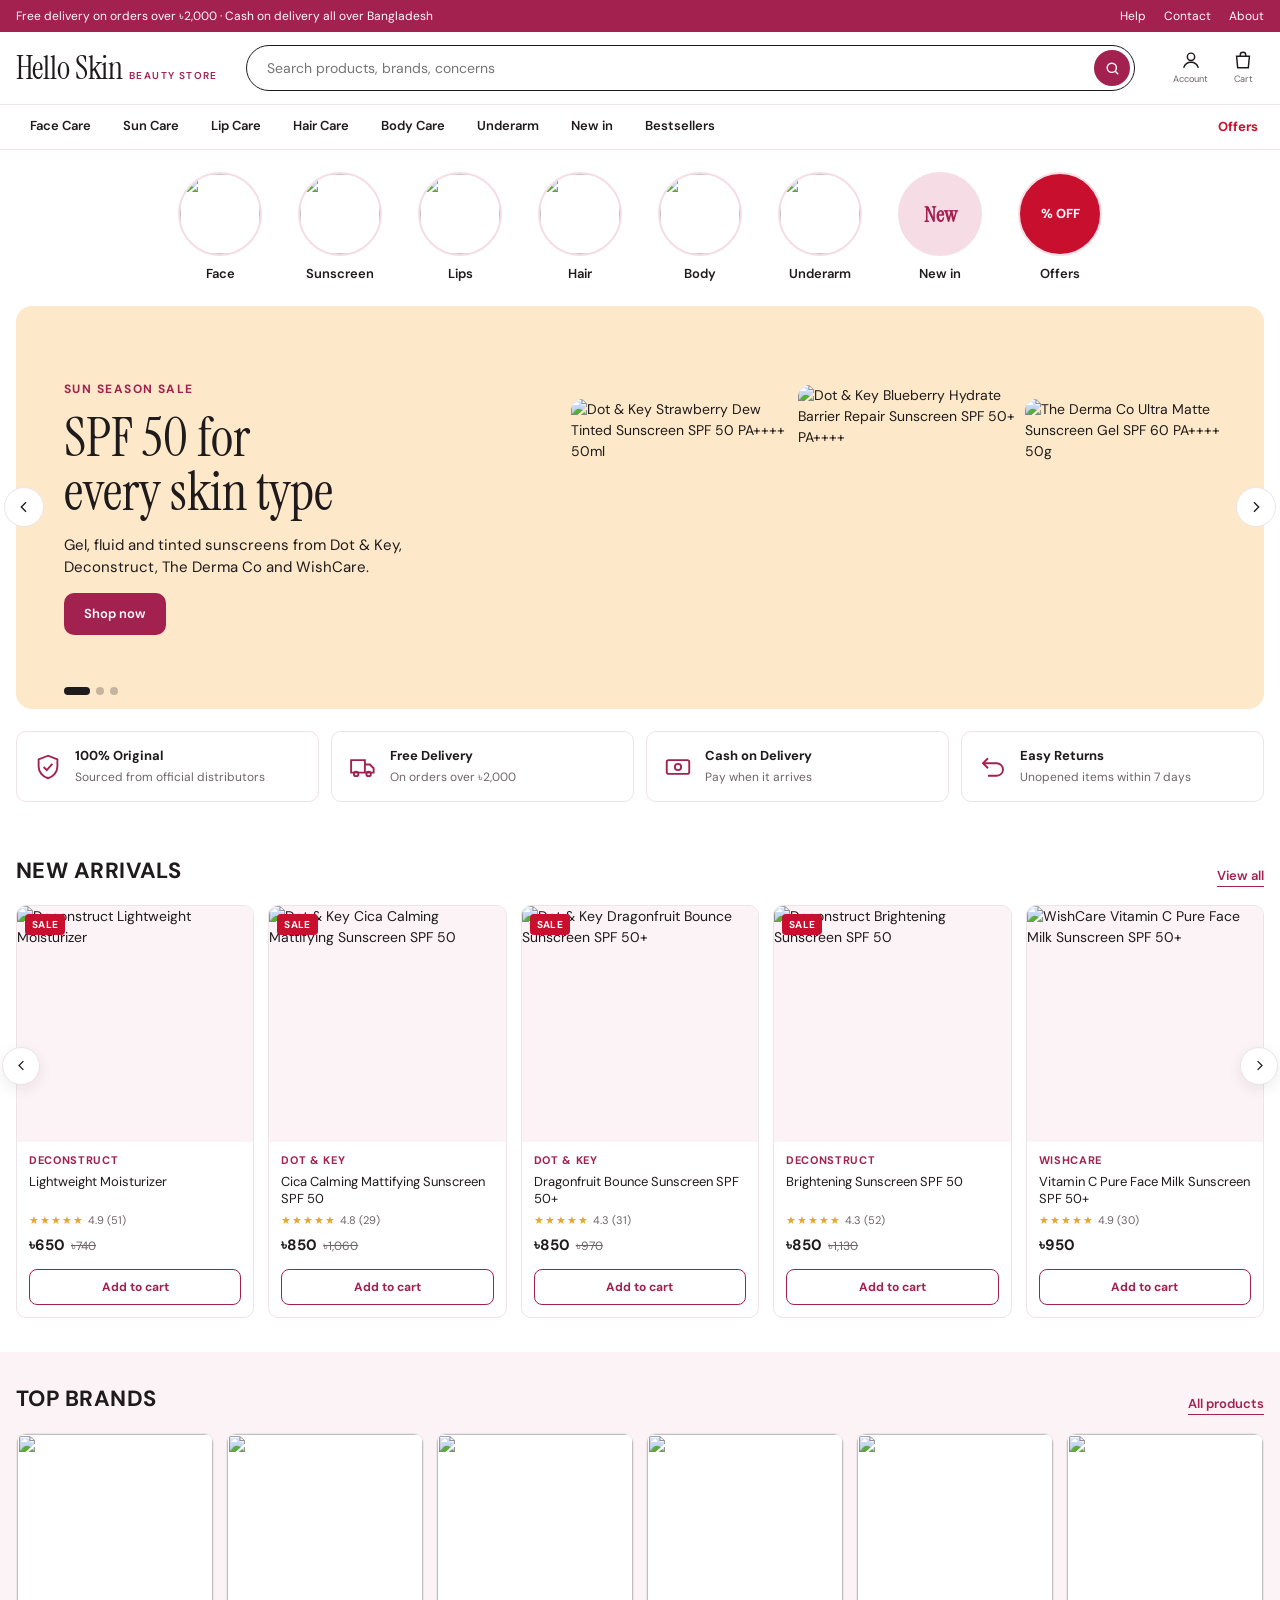
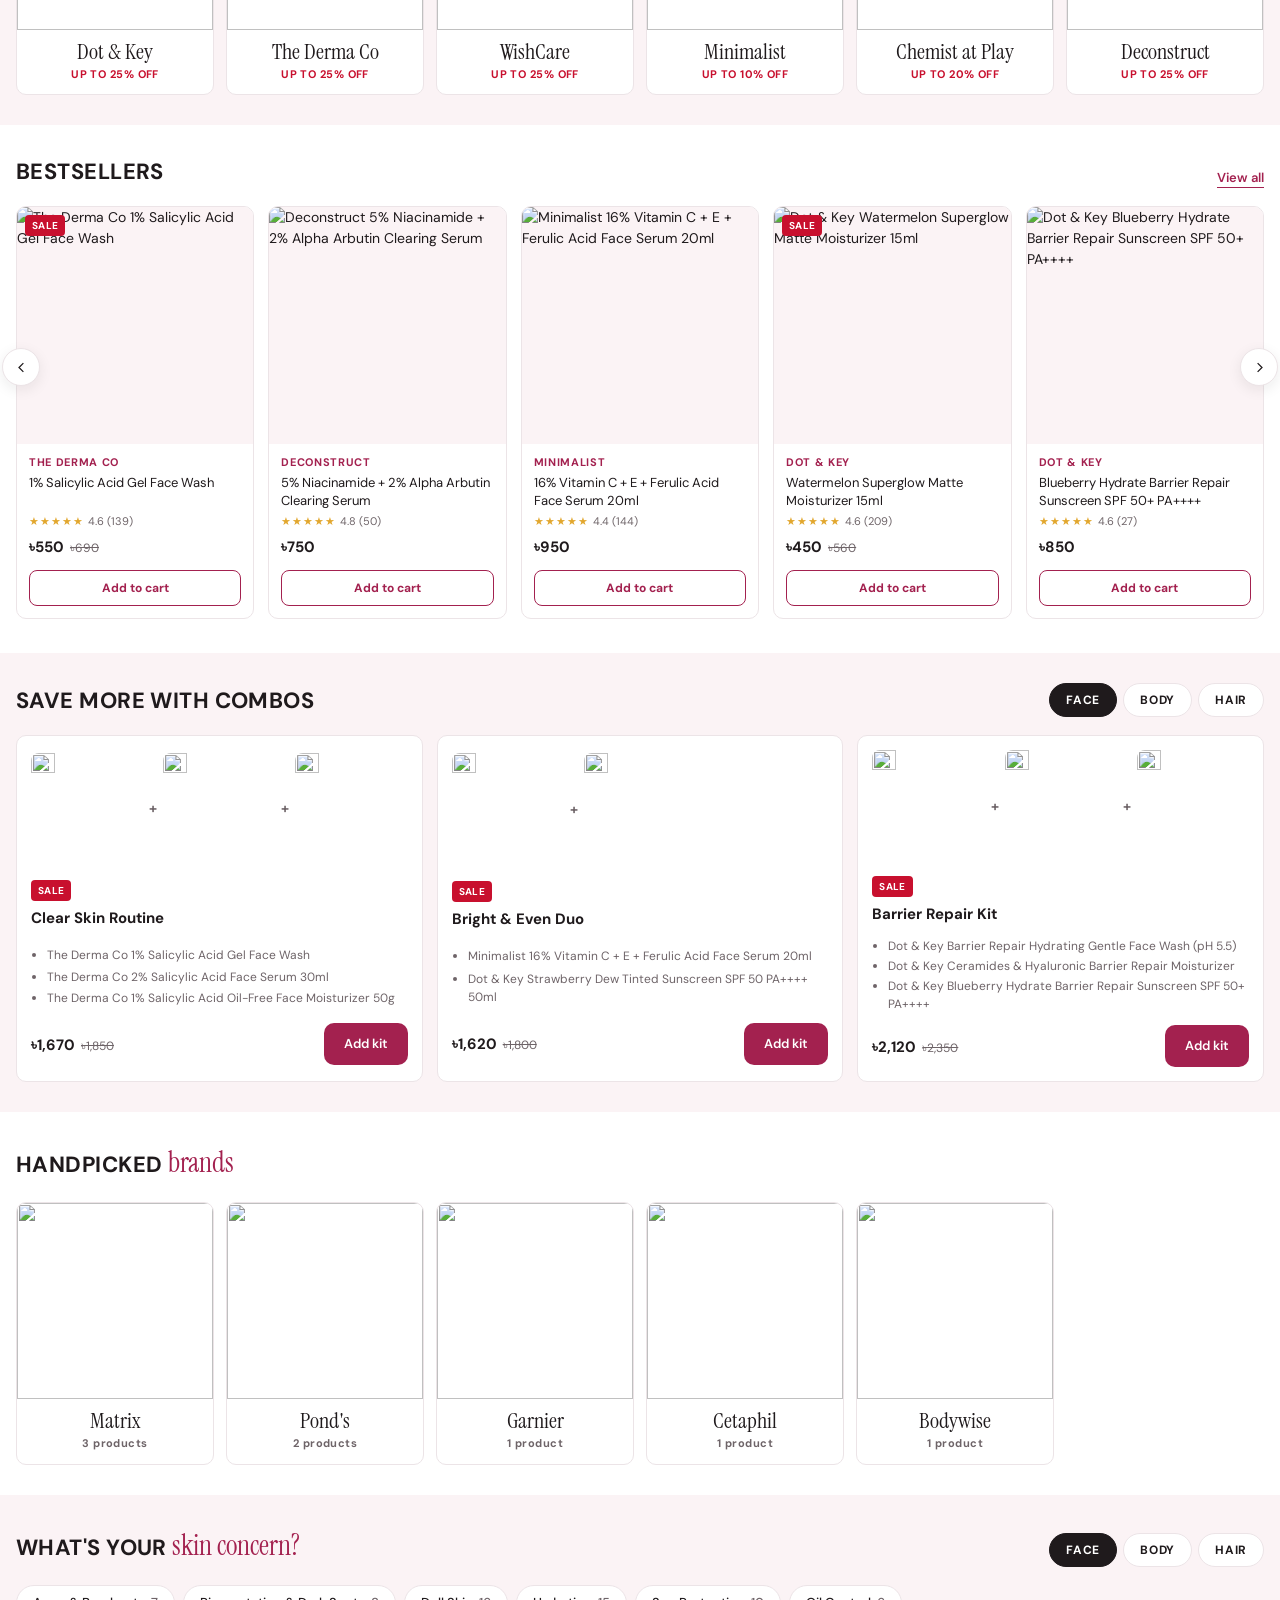
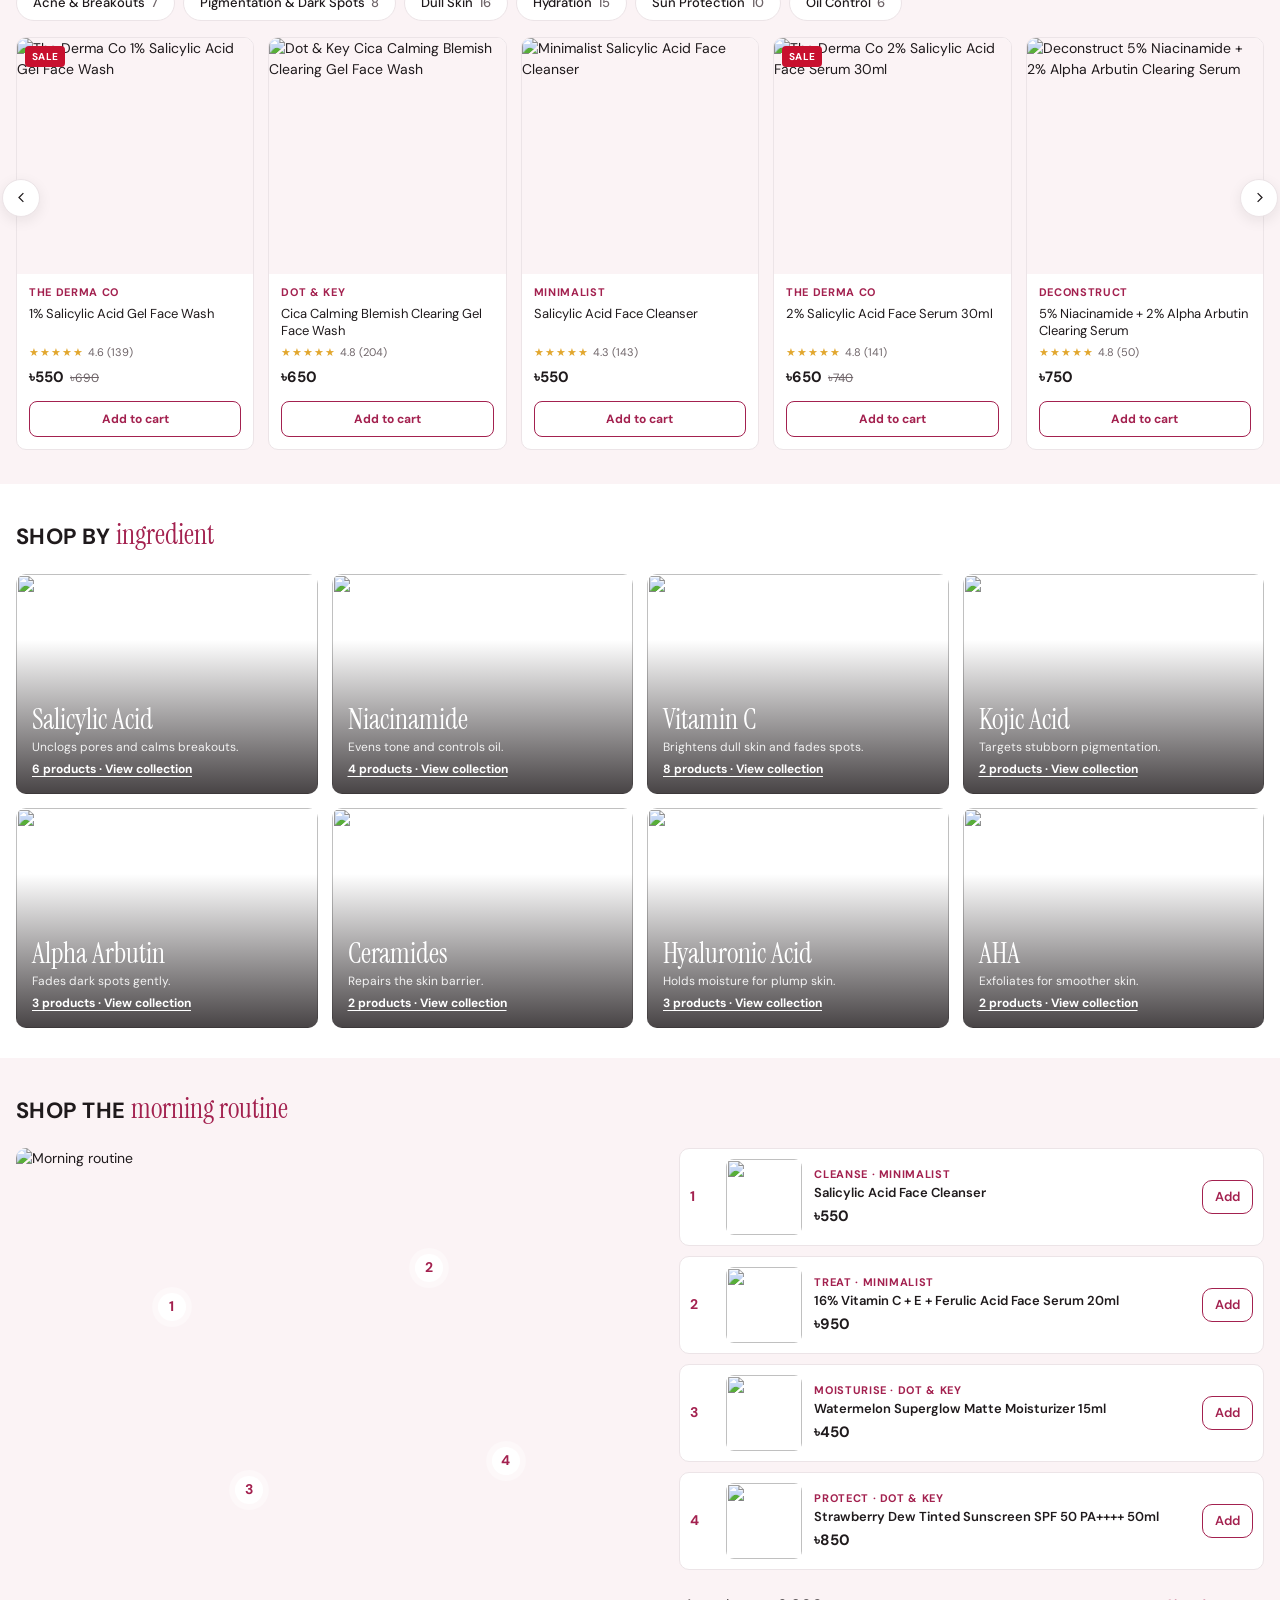
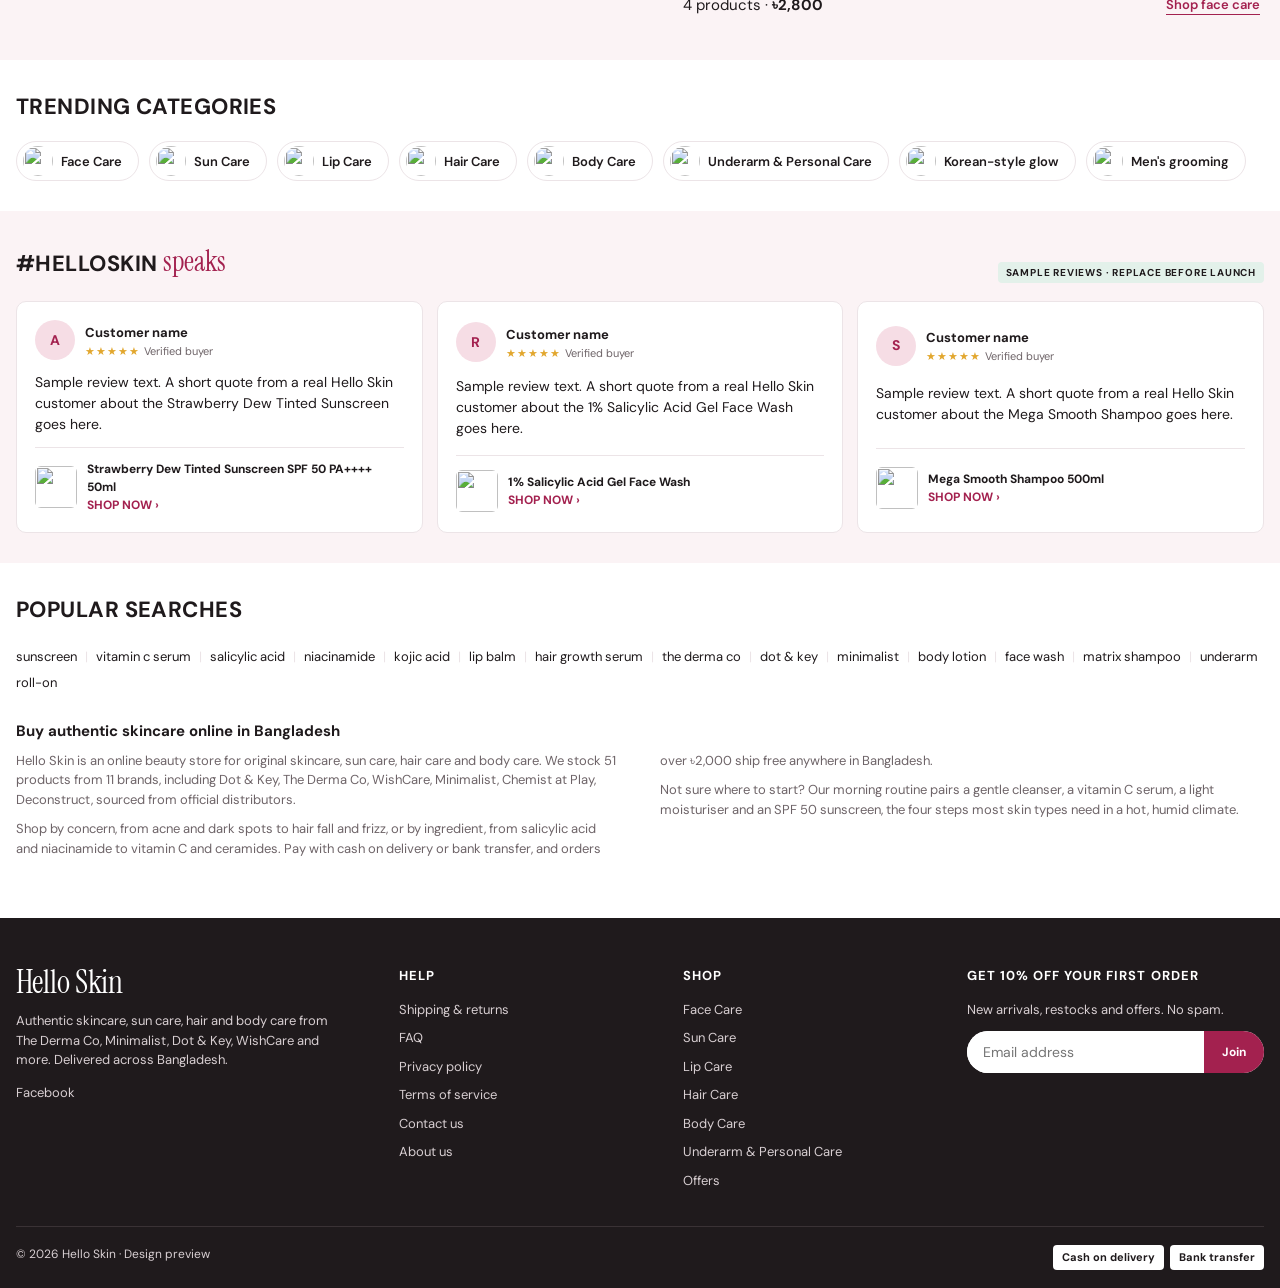
==== commit 437afa2d: "Make v2 a multipage retail store preview with cart, checkout and account pages Splits the retail des" ====
--- a/index.html
+++ b/index.html
@@ -3,731 +3,18 @@
 <head>
 <meta charset="utf-8">
 <meta name="viewport" content="width=device-width, initial-scale=1, viewport-fit=cover">
-<style>:root{padding-top:env(safe-area-inset-top,0px);padding-bottom:env(safe-area-inset-bottom,0px)}body{margin:0}img{max-width:100%}[hidden]{display:none!important}</style>
+<title>Hello Skin – Beauty store in Bangladesh</title>
+<meta name="description" content="Authentic skincare, sun care, hair and body care, delivered across Bangladesh.">
+<link rel="preconnect" href="https://fonts.googleapis.com">
+<link rel="preconnect" href="https://fonts.gstatic.com" crossorigin>
+<link rel="stylesheet" href="https://fonts.googleapis.com/css2?family=DM+Sans:opsz,wght@9..40,400;9..40,500;9..40,600;9..40,700&family=Instrument+Serif&display=swap">
+<link rel="stylesheet" href="assets/site.css">
 </head>
-<body>
-<title>Hello Skin Beauty Store</title>
-<meta name="claude:viewport-fit-sides" content="cover">
-<link rel="preconnect" href="https://fonts.googleapis.com">
-<link rel="stylesheet" href="https://fonts.googleapis.com/css2?family=DM+Sans:opsz,wght@9..40,400;9..40,500;9..40,600;9..40,700&family=Instrument+Serif&display=swap">
-<style>
-/* Layout: dense Bangladeshi beauty-retail homepage. Search-first header, rails of product cards, tabbed merchandising blocks. Berry accent on white, soft rose bands separate sections. */
-:root{
-  --bg:#FFFFFF; --band:#FBF3F5; --ink:#1F1A1C; --muted:#6E6468; --line:#ECE4E7;
-  --berry:#A3214F; --berry-d:#831A3F; --rose:#F6DDE5; --sale:#C8102E; --gold:#E2A72E; --mint:#E3F1EA;
-  --sans:"DM Sans","Helvetica Neue",Arial,sans-serif; --serif:"Instrument Serif",Georgia,serif;
-  --r:10px; --wrap:1360px;
-  --gl:max(16px, env(safe-area-inset-left,0px)); --gr:max(16px, env(safe-area-inset-right,0px));
-  color-scheme:light;
-}
-*{box-sizing:border-box}
-[hidden]{display:none!important}
-body{background:var(--bg);color:var(--ink);font:400 14px/1.5 var(--sans);-webkit-font-smoothing:antialiased;overflow-x:hidden}
-body::before{content:"";position:fixed;inset:0 0 auto;height:env(safe-area-inset-top,0px);z-index:70;background:var(--bg)}
-a{color:inherit;text-decoration:none}
-button{font:inherit;color:inherit;background:none;border:0;cursor:pointer;padding:0}
-img{display:block;max-width:100%}
-:focus-visible{outline:2px solid var(--berry);outline-offset:2px}
-.wrap{max-width:var(--wrap);margin-inline:auto;padding-left:var(--gl);padding-right:var(--gr)}
-h1,h2,h3{margin:0;text-wrap:balance}
-.btn{display:inline-flex;align-items:center;justify-content:center;gap:8px;height:42px;padding:0 20px;border-radius:var(--r);background:var(--berry);color:#fff;font-weight:600;font-size:13px;transition:background .2s}
-.btn:hover{background:var(--berry-d)}
-.btn.line{background:#fff;color:var(--berry);border:1px solid var(--berry)}
-.btn.line:hover{background:var(--berry);color:#fff}
-.btn.full{width:100%}
-
-/* top strip + header */
-.strip{background:var(--berry);color:#fff;font-size:12px}
-.strip .wrap{display:flex;justify-content:space-between;align-items:center;height:32px;gap:16px}
-.strip .tick{overflow:hidden;white-space:nowrap;text-overflow:ellipsis}
-.strip .r{display:flex;gap:18px;flex:none}
-header.site{position:sticky;top:env(safe-area-inset-top,0px);z-index:50;background:#fff;border-bottom:1px solid var(--line)}
-.hrow{display:grid;grid-template-columns:auto 1fr auto;gap:28px;align-items:center;height:72px}
-.logo{font-family:var(--serif);font-size:32px;line-height:1;white-space:nowrap;display:flex;align-items:baseline;gap:6px}
-.logo small{font-family:var(--sans);font-size:10px;letter-spacing:.14em;text-transform:uppercase;color:var(--berry);font-weight:600}
-.sbox{position:relative}
-.sbox input{width:100%;height:46px;border:1.5px solid var(--ink);border-radius:999px;padding:0 52px 0 20px;font:inherit;font-size:14px;background:#fff;color:var(--ink)}
-.sbox input:focus{outline:none;border-color:var(--berry)}
-.sbox .go{position:absolute;right:5px;top:5px;width:36px;height:36px;border-radius:50%;background:var(--berry);display:grid;place-items:center}
-.sbox .go svg{width:17px;height:17px;stroke:#fff;fill:none;stroke-width:2}
-.sres{position:absolute;left:0;right:0;top:52px;background:#fff;border:1px solid var(--line);border-radius:var(--r);box-shadow:0 12px 30px rgba(31,26,28,.08);max-height:60vh;overflow:auto;padding:6px;z-index:60}
-.sres a{display:flex;gap:12px;align-items:center;padding:8px;border-radius:8px;font-size:13px}
-.sres a:hover{background:var(--band)}
-.sres img{width:44px;height:44px;border-radius:6px;object-fit:cover}
-.hic{display:flex;gap:4px}
-.hic button,.hic a{display:flex;flex-direction:column;align-items:center;gap:2px;font-size:11px;padding:4px 10px;position:relative;color:var(--muted)}
-.hic svg{width:22px;height:22px;stroke:var(--ink);fill:none;stroke-width:1.6}
-.cnt{position:absolute;top:0;right:6px;min-width:18px;height:18px;border-radius:9px;background:var(--berry);color:#fff;font-size:10px;font-weight:700;display:grid;place-items:center;padding:0 4px}
-.cnt.bump{animation:bump .35s}@keyframes bump{50%{transform:scale(1.35)}}
-.mega{border-top:1px solid var(--line)}
-.mega .wrap{display:flex;gap:4px;height:44px;align-items:stretch}
-.mi{position:relative;display:flex}
-.mi > a{display:flex;align-items:center;padding:0 14px;font-weight:600;font-size:13px;border-bottom:2px solid transparent}
-.mi:hover > a,.mi > a.on{color:var(--berry);border-color:var(--berry)}
-.panel{position:absolute;top:100%;left:0;background:#fff;border:1px solid var(--line);border-radius:0 0 var(--r) var(--r);box-shadow:0 18px 40px rgba(31,26,28,.08);padding:20px;display:none;grid-template-columns:repeat(var(--c,2),190px) 200px;gap:24px;z-index:55}
-.mi:hover .panel,.mi:focus-within .panel{display:grid}
-.panel h4{font-size:12px;letter-spacing:.06em;text-transform:uppercase;color:var(--berry);margin:0 0 10px}
-.panel ul{list-style:none;margin:0;padding:0;display:grid;gap:7px;font-size:13px}
-.panel ul a:hover{color:var(--berry);text-decoration:underline}
-.panel .feat{background:var(--band);border-radius:8px;padding:10px;display:grid;gap:8px;font-size:12px}
-.panel .feat img{border-radius:6px;aspect-ratio:1;object-fit:cover}
-.mega .offer{margin-left:auto;display:flex;align-items:center;color:var(--sale);font-weight:700;font-size:13px;padding:0 6px}
-.menubtn{display:none}
-
-/* category bubbles */
-.bubbles{display:flex;gap:28px;justify-content:center;padding-block:22px;overflow-x:auto;scrollbar-width:none}
-.bubbles::-webkit-scrollbar{display:none}
-.bub{display:grid;justify-items:center;gap:8px;flex:none;font-size:13px;font-weight:600;text-align:center;width:92px}
-.bub span.c{width:84px;height:84px;border-radius:50%;overflow:hidden;border:2px solid var(--rose);transition:border-color .2s}
-.bub:hover span.c{border-color:var(--berry)}
-.bub img{width:100%;height:100%;object-fit:cover}
-
-/* hero slider */
-.hero{position:relative}
-.slides{position:relative;border-radius:16px;overflow:hidden;aspect-ratio:1360/440;background:var(--band)}
-.slide{position:absolute;inset:0;display:grid;grid-template-columns:1fr 1.25fr;opacity:0;transition:opacity .6s;pointer-events:none}
-.slide.on{opacity:1;pointer-events:auto}
-.slide .copy{display:flex;flex-direction:column;justify-content:center;gap:14px;padding:40px 48px}
-.slide .kick{font-size:12px;font-weight:700;letter-spacing:.12em;text-transform:uppercase}
-.slide h2{font-family:var(--serif);font-weight:400;font-size:clamp(34px,4.2vw,62px);line-height:1}
-.slide p{margin:0;max-width:420px;font-size:15px}
-.slide .imgs{display:grid;grid-template-columns:repeat(3,1fr);gap:10px;padding:22px 22px 22px 0;align-items:center}
-.slide .imgs img{width:100%;aspect-ratio:1;object-fit:cover;border-radius:12px}
-.slide .imgs img:nth-child(2){transform:translateY(-14px)}
-.sdots{position:absolute;bottom:14px;left:48px;display:flex;gap:6px}
-.sdots button{width:8px;height:8px;border-radius:4px;background:rgba(31,26,28,.25);transition:width .3s}
-.sdots button.on{width:26px;background:var(--ink)}
-.sarr{position:absolute;top:50%;transform:translateY(-50%);width:40px;height:40px;border-radius:50%;background:#fff;border:1px solid var(--line);display:grid;place-items:center;z-index:2}
-.sarr.l{left:max(4px, calc(var(--gl) - 20px))}.sarr.r{right:max(4px, calc(var(--gr) - 20px))}
-.sarr svg{width:16px;height:16px;stroke:var(--ink);fill:none;stroke-width:2}
-
-/* trust */
-.trust{display:grid;grid-template-columns:repeat(4,1fr);gap:12px;padding-block:22px}
-.trust div{display:flex;gap:12px;align-items:center;padding:14px 16px;border:1px solid var(--line);border-radius:var(--r)}
-.trust svg{width:30px;height:30px;stroke:var(--berry);fill:none;stroke-width:1.5;flex:none}
-.trust b{display:block;font-size:13px}
-.trust span{font-size:12px;color:var(--muted)}
-
-/* sections */
-.sec{padding-block:30px}
-.band{background:var(--band)}
-.sh{display:flex;align-items:end;justify-content:space-between;gap:16px;margin-bottom:18px;flex-wrap:wrap}
-.sh h2{font-size:22px;font-weight:700;letter-spacing:.02em;text-transform:uppercase}
-.sh h2 em{font-family:var(--serif);font-style:normal;font-weight:400;text-transform:none;font-size:28px;letter-spacing:0;color:var(--berry)}
-.sh .va{font-size:13px;font-weight:600;color:var(--berry);border-bottom:1px solid currentColor}
-.tabs{display:flex;gap:6px;flex-wrap:wrap}
-.tab{height:34px;padding:0 16px;border-radius:999px;border:1px solid var(--line);font-size:12px;font-weight:700;letter-spacing:.06em;background:#fff}
-.tab.on{background:var(--ink);color:#fff;border-color:var(--ink)}
-
-/* rail */
-.railw{position:relative}
-.rail{display:grid;grid-auto-flow:column;grid-auto-columns:calc((100% - 4*14px)/5);gap:14px;overflow-x:auto;scroll-snap-type:x mandatory;scrollbar-width:none;padding-bottom:4px}
-.rail::-webkit-scrollbar{display:none}
-.rail > *{scroll-snap-align:start}
-.rarr{position:absolute;top:34%;width:38px;height:38px;border-radius:50%;background:#fff;border:1px solid var(--line);box-shadow:0 4px 14px rgba(31,26,28,.08);display:grid;place-items:center;z-index:3}
-.rarr.l{left:-14px}.rarr.r{right:-14px}
-.rarr svg{width:15px;height:15px;stroke:var(--ink);fill:none;stroke-width:2}
-
-/* product card */
-.card{display:flex;flex-direction:column;background:#fff;border:1px solid var(--line);border-radius:var(--r);overflow:hidden;min-width:0;transition:border-color .2s}
-.card:hover{border-color:#d9c9cf}
-.card .m{position:relative;aspect-ratio:1;background:var(--band);overflow:hidden}
-.card .m img{position:absolute;inset:0;width:100%;height:100%;object-fit:cover;transition:opacity .4s}
-.card .m img.alt{opacity:0}
-.card:hover .m img.alt{opacity:1}
-.tags{position:absolute;top:8px;left:8px;display:flex;flex-direction:column;gap:4px;z-index:2;align-items:flex-start}
-.tg{font-size:10px;font-weight:700;padding:3px 7px;border-radius:4px;letter-spacing:.03em;text-transform:uppercase}
-.tg.off{background:var(--sale);color:#fff}
-.tg.new{background:var(--ink);color:#fff}
-.tg.best{background:var(--gold);color:var(--ink)}
-.qv{position:absolute;left:8px;right:8px;bottom:8px;height:34px;border-radius:8px;background:rgba(255,255,255,.95);font-size:12px;font-weight:600;opacity:0;transform:translateY(6px);transition:all .25s;z-index:2}
-.card:hover .qv{opacity:1;transform:none}
-.card .b{display:flex;flex-direction:column;gap:4px;padding:10px 12px 12px;flex:1}
-.card .v{font-size:11px;font-weight:700;letter-spacing:.06em;text-transform:uppercase;color:var(--berry)}
-.card .t{font-size:13px;line-height:1.35;display:-webkit-box;-webkit-line-clamp:2;-webkit-box-orient:vertical;overflow:hidden;min-height:35px}
-.rv{display:flex;align-items:center;gap:4px;font-size:11px;color:var(--muted)}
-.rv i{font-style:normal;color:var(--gold);letter-spacing:1px}
-.pr{display:flex;align-items:baseline;gap:6px;flex-wrap:wrap;margin-top:2px;font-variant-numeric:tabular-nums}
-.pr b{font-size:15px}
-.pr s{font-size:12px;color:var(--muted)}
-.pr .pct{font-size:11px;color:var(--sale);font-weight:700}
-.card .add{margin-top:auto;height:36px;border-radius:8px;border:1px solid var(--berry);color:var(--berry);font-weight:700;font-size:12px;margin-top:8px;transition:all .2s}
-.card .add:hover{background:var(--berry);color:#fff}
-.noimg{position:absolute;inset:0;display:grid;place-items:center;text-align:center;padding:14px;background:var(--rose);font-family:var(--serif);font-size:20px;line-height:1.1}
-.noimg small{display:block;font-family:var(--sans);font-size:10px;color:var(--muted);margin-top:6px;text-transform:uppercase;letter-spacing:.08em}
-
-/* brand tiles */
-.brands{display:grid;grid-template-columns:repeat(6,1fr);gap:12px}
-.bt{position:relative;border-radius:var(--r);overflow:hidden;background:#fff;border:1px solid var(--line);display:flex;flex-direction:column}
-.bt .im{aspect-ratio:1;position:relative}
-.bt .im img{width:100%;height:100%;object-fit:cover}
-.bt .nm{padding:10px 10px 12px;text-align:center;display:grid;gap:2px}
-.bt .nm b{font-family:var(--serif);font-weight:400;font-size:22px;line-height:1.1}
-.bt .nm span{font-size:11px;font-weight:700;color:var(--sale);letter-spacing:.04em}
-
-/* combos */
-.combos{display:grid;grid-template-columns:repeat(3,1fr);gap:14px}
-.combo{background:#fff;border:1px solid var(--line);border-radius:var(--r);padding:14px;display:grid;gap:12px}
-.cimgs{display:flex;align-items:center;gap:6px}
-.cimgs img{width:calc((100% - 40px)/3);aspect-ratio:1;object-fit:cover;border-radius:8px}
-.cimgs .plus{font-weight:700;color:var(--muted)}
-.combo h3{font-size:15px}
-.combo ul{margin:0;padding-left:16px;font-size:12px;color:var(--muted);display:grid;gap:2px}
-.combo .row{display:flex;justify-content:space-between;align-items:center;gap:10px}
-
-/* concerns */
-.chips{display:flex;gap:8px;flex-wrap:wrap;margin-bottom:16px}
-.chip{height:36px;padding:0 16px;border-radius:999px;background:#fff;border:1px solid var(--line);font-size:13px;font-weight:500}
-.chip.on{border-color:var(--berry);color:var(--berry);background:var(--rose)}
-
-/* ingredients */
-.ings{display:grid;grid-template-columns:repeat(4,1fr);gap:14px}
-.ing{border-radius:var(--r);overflow:hidden;position:relative;min-height:220px;display:flex;align-items:flex-end;color:#fff}
-.ing img{position:absolute;inset:0;width:100%;height:100%;object-fit:cover}
-.ing::after{content:"";position:absolute;inset:0;background:linear-gradient(180deg,rgba(31,26,28,0) 30%,rgba(31,26,28,.82))}
-.ing div{position:relative;z-index:1;padding:16px;display:grid;gap:4px}
-.ing b{font-family:var(--serif);font-weight:400;font-size:28px;line-height:1}
-.ing p{margin:0;font-size:12px;opacity:.9}
-.ing span{font-size:12px;font-weight:700;text-decoration:underline;text-underline-offset:3px}
-
-/* routine look */
-.look{display:grid;grid-template-columns:1.1fr 1fr;gap:20px;align-items:stretch}
-.look .ph{position:relative;border-radius:var(--r);overflow:hidden;min-height:420px}
-.look .ph img{position:absolute;inset:0;width:100%;height:100%;object-fit:cover}
-.hot{position:absolute;width:28px;height:28px;border-radius:50%;background:#fff;color:var(--berry);font-weight:700;display:grid;place-items:center;box-shadow:0 0 0 6px rgba(255,255,255,.35)}
-.look .lst{display:grid;gap:10px;align-content:start}
-.lrow{display:grid;grid-template-columns:24px 76px 1fr auto;gap:12px;align-items:center;background:#fff;border:1px solid var(--line);border-radius:var(--r);padding:10px}
-.lrow .n{font-weight:700;color:var(--berry)}
-.lrow img{width:76px;height:76px;object-fit:cover;border-radius:8px}
-.lrow .t{font-size:13px;font-weight:600;line-height:1.3}
-.lsum{display:flex;justify-content:space-between;align-items:center;padding:14px 4px;font-size:15px}
-
-/* trending + reviews + seo */
-.trend{display:flex;gap:10px;flex-wrap:wrap}
-.trend a{display:flex;align-items:center;gap:8px;height:40px;padding:0 16px 0 6px;border:1px solid var(--line);border-radius:999px;font-size:13px;font-weight:600;background:#fff}
-.trend img{width:30px;height:30px;border-radius:50%;object-fit:cover}
-.revs{display:grid;grid-template-columns:repeat(3,1fr);gap:14px}
-.rev{background:#fff;border:1px solid var(--line);border-radius:var(--r);padding:18px;display:grid;gap:12px}
-.rev .who{display:flex;align-items:center;gap:10px}
-.rev .av{width:40px;height:40px;border-radius:50%;background:var(--rose);display:grid;place-items:center;font-weight:700;color:var(--berry)}
-.rev q{font-size:14px;quotes:none}
-.rev .pp{display:flex;gap:10px;align-items:center;border-top:1px solid var(--line);padding-top:12px;font-size:12px}
-.rev .pp img{width:42px;height:42px;border-radius:6px;object-fit:cover}
-.sample{display:inline-block;font-size:10px;font-weight:700;letter-spacing:.08em;text-transform:uppercase;background:var(--mint);padding:3px 8px;border-radius:4px}
-.pops{font-size:13px;color:var(--muted);line-height:2}
-.pops a{color:var(--ink)}
-.pops a:hover{color:var(--berry)}
-.pops i{font-style:normal;margin:0 8px;color:var(--line)}
-.seo{font-size:13px;color:var(--muted);columns:2;column-gap:40px}
-.seo h3{font-size:15px;color:var(--ink);margin:0 0 8px;column-span:all}
-.seo p{margin:0 0 10px}
-
-/* footer */
-footer{background:var(--ink);color:#d8cfd2;padding-top:48px;margin-top:30px}
-.fg{display:grid;grid-template-columns:1.4fr 1fr 1fr 1.2fr;gap:36px}
-footer h4{color:#fff;font-size:13px;letter-spacing:.08em;text-transform:uppercase;margin:0 0 14px}
-footer ul{list-style:none;margin:0;padding:0;display:grid;gap:9px;font-size:13px}
-footer ul button:hover,footer ul a:hover{color:#fff}
-footer .logo{color:#fff}
-.nl{display:flex;margin-top:12px;border-radius:999px;overflow:hidden;background:#fff}
-.nl input{flex:1;min-width:0;border:0;height:42px;padding:0 16px;font:inherit;color:var(--ink);background:#fff}
-.nl input:focus{outline:none}
-.nl button{background:var(--berry);color:#fff;font-weight:700;padding:0 18px;font-size:12px}
-.fb{display:flex;justify-content:space-between;gap:14px;flex-wrap:wrap;border-top:1px solid #3a3235;margin-top:36px;padding-block:18px;font-size:12px}
-.pays{display:flex;gap:6px;flex-wrap:wrap}
-.pays span{background:#fff;color:var(--ink);font-weight:700;font-size:11px;padding:4px 9px;border-radius:4px}
-
-/* shop page */
-.crumbs{font-size:12px;color:var(--muted);padding-top:18px}
-.crumbs a:hover{color:var(--berry)}
-.shophead{display:flex;align-items:end;justify-content:space-between;gap:16px;flex-wrap:wrap;padding-block:12px 18px}
-.shophead h1{font-size:28px;font-weight:700}
-.shophead p{margin:4px 0 0;color:var(--muted)}
-.shopgrid{display:grid;grid-template-columns:240px 1fr;gap:28px;align-items:start;padding-bottom:30px}
-.side{position:sticky;top:calc(env(safe-area-inset-top,0px) + 130px);display:grid;gap:22px}
-.side h4{font-size:12px;letter-spacing:.08em;text-transform:uppercase;margin:0 0 10px}
-.side label{display:flex;align-items:center;gap:8px;font-size:13px;padding:4px 0;cursor:pointer}
-.side label span{margin-left:auto;color:var(--muted);font-size:12px}
-.side input{accent-color:var(--berry);width:16px;height:16px}
-.toolbar{display:flex;justify-content:space-between;align-items:center;gap:10px;margin-bottom:14px;flex-wrap:wrap}
-.toolbar select{height:38px;border:1px solid var(--line);border-radius:8px;padding:0 12px;font:inherit;font-size:13px;background:#fff;color:var(--ink)}
-.active{display:flex;gap:6px;flex-wrap:wrap}
-.active button{height:30px;padding:0 10px;border-radius:999px;background:var(--rose);color:var(--berry);font-size:12px;font-weight:600}
-.pgrid{display:grid;grid-template-columns:repeat(4,minmax(0,1fr));gap:14px}
-.filterbtn{display:none}
-.pf{display:grid;grid-template-columns:1fr 1fr;gap:8px}
-.pf label{display:grid;gap:4px;font-size:12px;color:var(--muted);padding:0}
-.pf input{width:100%;height:36px;border:1px solid var(--line);border-radius:8px;padding:0 10px;font:inherit;font-size:13px;color:var(--ink);background:#fff;accent-color:auto}
-.empty{grid-column:1/-1;padding:50px;text-align:center;color:var(--muted);border:1px dashed var(--line);border-radius:var(--r)}
-
-/* pdp */
-.pdp{display:grid;grid-template-columns:1fr 1fr;gap:40px;padding-block:20px 30px;align-items:start}
-.gal{position:sticky;top:calc(env(safe-area-inset-top,0px) + 130px);display:grid;grid-template-columns:minmax(0,1fr);gap:12px}
-.th{display:grid;grid-template-columns:repeat(4,76px);gap:8px}
-.th button{width:76px;height:76px;border-radius:8px;overflow:hidden;border:2px solid transparent}
-.th button.on{border-color:var(--berry)}
-.th img{width:100%;height:100%;object-fit:cover}
-.mainimg{position:relative;aspect-ratio:1;border-radius:12px;overflow:hidden;background:var(--band)}
-.mainimg img{position:absolute;inset:0;width:100%;height:100%;object-fit:cover}
-.pi{display:grid;gap:14px;min-width:0}
-.pi .v{font-size:12px;font-weight:700;letter-spacing:.08em;text-transform:uppercase;color:var(--berry)}
-.pi h1{font-size:26px;line-height:1.2;font-weight:700}
-.pi .pr b{font-size:26px}
-.pi .pr s{font-size:15px}
-.phn{font-size:11px;background:var(--mint);padding:3px 8px;border-radius:4px;font-weight:600}
-.offers{border:1px dashed var(--berry);border-radius:var(--r);padding:12px 14px;display:grid;gap:6px;font-size:13px;background:var(--band)}
-.offers b{color:var(--berry)}
-.buy{display:grid;grid-template-columns:120px 1fr;gap:10px}
-.qty{display:grid;grid-template-columns:36px 1fr 36px;border:1px solid var(--line);border-radius:var(--r);height:46px;align-items:center;text-align:center;font-weight:600}
-.qty button{height:100%;font-size:18px}
-.buy .btn{height:46px}
-.del{display:grid;grid-template-columns:repeat(3,1fr);gap:8px}
-.del div{border:1px solid var(--line);border-radius:8px;padding:10px;font-size:12px;text-align:center;display:grid;gap:4px;justify-items:center}
-.del svg{width:22px;height:22px;stroke:var(--berry);fill:none;stroke-width:1.5}
-.acc details{border-bottom:1px solid var(--line)}
-.acc summary{list-style:none;cursor:pointer;padding:14px 0;font-weight:700;font-size:14px;display:flex;justify-content:space-between}
-.acc summary::-webkit-details-marker{display:none}
-.acc summary::after{content:"+";font-size:18px;color:var(--berry);line-height:1}
-.acc details[open] summary::after{content:"−"}
-.acc .bd{padding-bottom:14px;font-size:13px;color:var(--ink)}
-.acc ul{margin:0;padding-left:18px;display:grid;gap:4px}
-.draft{display:inline-block;font-size:10px;font-weight:700;letter-spacing:.08em;text-transform:uppercase;background:var(--mint);padding:2px 7px;border-radius:4px;margin-bottom:8px}
-.satc{display:none}
-
-/* drawer */
-.scrim{position:fixed;inset:0;background:rgba(31,26,28,.4);opacity:0;pointer-events:none;transition:opacity .3s;z-index:80}
-.scrim.on{opacity:1;pointer-events:auto}
-.drawer{position:fixed;top:0;right:0;bottom:0;width:min(420px,100%);background:#fff;z-index:90;transform:translateX(100%);transition:transform .35s cubic-bezier(.2,.7,.2,1);display:flex;flex-direction:column;padding-top:env(safe-area-inset-top,0px);padding-bottom:env(safe-area-inset-bottom,0px);padding-right:env(safe-area-inset-right,0px)}
-.drawer.on{transform:none}
-.dh{display:flex;justify-content:space-between;align-items:center;padding:16px 20px;border-bottom:1px solid var(--line)}
-.dh h3{font-size:16px}
-.ship{padding:14px 20px;background:var(--band);font-size:13px}
-.bar{height:6px;border-radius:3px;background:#fff;margin-top:8px;overflow:hidden}
-.bar i{display:block;height:100%;background:var(--berry);transition:width .4s}
-.items{flex:1;overflow:auto;padding:4px 20px}
-.it{display:grid;grid-template-columns:70px 1fr auto;gap:12px;padding:14px 0;border-bottom:1px solid var(--line)}
-.it img,.it .ni{width:70px;height:70px;border-radius:8px;object-fit:cover;background:var(--rose)}
-.it .t{font-size:13px;font-weight:600;line-height:1.3}
-.it .v{font-size:10px;font-weight:700;color:var(--berry);letter-spacing:.06em;text-transform:uppercase}
-.it .q{display:inline-grid;grid-template-columns:28px 28px 28px;height:30px;border:1px solid var(--line);border-radius:6px;margin-top:8px;align-items:center;text-align:center;font-size:13px}
-.it .q button{height:100%}
-.it .r{display:flex;flex-direction:column;justify-content:space-between;align-items:flex-end;font-weight:700;font-size:13px}
-.it .rm{font-size:11px;color:var(--muted);text-decoration:underline;font-weight:400}
-.dempty{text-align:center;padding:50px 0;display:grid;gap:14px;justify-items:center;color:var(--muted)}
-.df{padding:16px 20px;border-top:1px solid var(--line);display:grid;gap:10px}
-.df .s{display:flex;justify-content:space-between;font-size:15px;font-weight:700}
-.df small{color:var(--muted)}
-.toast{position:fixed;left:50%;bottom:calc(84px + env(safe-area-inset-bottom,0px));transform:translate(-50%,20px);opacity:0;background:var(--ink);color:#fff;padding:11px 16px;border-radius:8px;font-size:13px;transition:all .3s;z-index:100;pointer-events:none;max-width:calc(100% - 32px)}
-.toast.on{opacity:1;transform:translate(-50%,0)}
-.mnav{position:fixed;top:0;left:0;bottom:0;width:min(340px,88%);background:#fff;z-index:90;transform:translateX(-100%);transition:transform .35s;overflow:auto;padding:calc(16px + env(safe-area-inset-top,0px)) 20px 90px max(20px,env(safe-area-inset-left,0px))}
-.mnav.on{transform:none}
-.mnav details{border-bottom:1px solid var(--line)}
-.mnav summary{padding:14px 0;font-weight:700;list-style:none;cursor:pointer}
-.mnav summary::-webkit-details-marker{display:none}
-.mnav a{display:block;padding:8px 0 8px 12px;font-size:14px;color:var(--muted)}
-.bnav{display:none}
-
-/* notes */
-.notes{background:var(--band);border-top:1px solid var(--line)}
-.notes .wrap{padding-block:40px;display:grid;grid-template-columns:260px 1fr;gap:30px}
-.notes h2{font-family:var(--serif);font-weight:400;font-size:32px;line-height:1.05}
-.notes ol{margin:0;padding-left:20px;display:grid;gap:10px;font-size:14px;max-width:780px}
-
-@media (max-width:1100px){
-  .rail{grid-auto-columns:calc((100% - 3*14px)/4)}
-  .brands{grid-template-columns:repeat(4,1fr)}
-  .pgrid{grid-template-columns:repeat(3,minmax(0,1fr))}
-}
-@media (max-width:860px){
-  .strip .r{display:none}
-  .strip .wrap{justify-content:center}
-  .hrow{grid-template-columns:auto 1fr auto;grid-template-areas:"menu logo icons" "search search search";height:auto;gap:10px 8px;padding-block:10px}
-  .menubtn{display:grid;place-items:center;grid-area:menu;width:40px;height:40px}
-  .menubtn svg{width:22px;height:22px;stroke:var(--ink);fill:none;stroke-width:1.8}
-  .logo{grid-area:logo;font-size:26px}
-  .logo small{display:none}
-  .sbox{grid-area:search}
-  .sbox input{height:42px}
-  .sbox .go{width:32px;height:32px}
-  .hic{grid-area:icons}
-  .hic .hide-m{display:none}
-  .hic button,.hic a{padding:4px 6px}
-  .hic small{display:none}
-  .mega{display:none}
-  .bubbles{justify-content:flex-start;gap:14px;padding-block:16px}
-  .bub{width:72px;font-size:12px}
-  .bub span.c{width:66px;height:66px}
-  .slides{aspect-ratio:auto;height:440px}
-  .slide{grid-template-columns:1fr;grid-template-rows:auto 1fr}
-  .slide .copy{padding:26px 22px 8px}
-  .slide .imgs{padding:8px 16px 40px}
-  .sdots{left:22px}
-  .sarr{display:none}
-  .trust{grid-template-columns:repeat(2,1fr);gap:8px}
-  .trust div{padding:10px;gap:8px}
-  .trust svg{width:24px;height:24px}
-  .rail{grid-auto-columns:calc((100% - 14px)/2.15);gap:10px}
-  .rarr{display:none}
-  .sh h2{font-size:17px}
-  .sh h2 em{font-size:22px}
-  .brands{grid-template-columns:repeat(3,1fr);gap:8px}
-  .bt .nm b{font-size:16px}
-  .bt .nm span{font-size:9px;letter-spacing:0}
-  .combos{grid-template-columns:1fr}
-  .ings{grid-template-columns:repeat(2,1fr);gap:10px}
-  .ing{min-height:170px}
-  .ing b{font-size:22px}
-  .ing p{display:none}
-  .look{grid-template-columns:1fr}
-  .look .ph{min-height:0;aspect-ratio:1}
-  .lrow{grid-template-columns:20px 60px 1fr;}
-  .lrow img{width:60px;height:60px}
-  .lrow .btn{grid-column:2/-1}
-  .revs{grid-template-columns:1fr}
-  .seo{columns:1}
-  .fg{grid-template-columns:1fr 1fr}
-  .fg > div:first-child,.fg > div:last-child{grid-column:1/-1}
-  footer{padding-bottom:calc(70px + env(safe-area-inset-bottom,0px))}
-  body.pdp-on footer{padding-bottom:calc(130px + env(safe-area-inset-bottom,0px))}
-  .shopgrid{grid-template-columns:1fr}
-  .side{display:none;position:static}
-  .side.on{display:grid;border:1px solid var(--line);border-radius:var(--r);padding:16px}
-  .filterbtn{display:inline-flex;height:38px;padding:0 14px;border:1px solid var(--ink);border-radius:8px;align-items:center;font-weight:600;font-size:13px}
-  .pgrid{grid-template-columns:repeat(2,minmax(0,1fr));gap:10px}
-  .card .b{padding:8px 10px 10px}
-  .qv{display:none}
-  .pdp{grid-template-columns:1fr;gap:18px}
-  .gal{position:static}
-  .th{grid-template-columns:repeat(4,minmax(0,1fr))}
-  .th button{width:100%;height:auto;aspect-ratio:1}
-  .buy{grid-template-columns:110px 1fr}
-  .satc{display:grid;grid-template-columns:auto 1fr;gap:10px;align-items:center;position:fixed;left:0;right:0;bottom:calc(58px + env(safe-area-inset-bottom,0px));z-index:45;background:#fff;border-top:1px solid var(--line);padding:8px var(--gr) 8px var(--gl);transform:translateY(160%);transition:transform .3s}
-  .satc.on{transform:none}
-  .satc b{font-size:16px}
-  .bnav{display:grid;grid-template-columns:repeat(4,1fr);position:fixed;left:0;right:0;bottom:0;z-index:48;background:#fff;border-top:1px solid var(--line);padding:6px var(--gr) calc(6px + env(safe-area-inset-bottom,0px)) var(--gl)}
-  .bnav a,.bnav button{display:grid;justify-items:center;gap:2px;font-size:11px;color:var(--muted);position:relative}
-  .bnav svg{width:22px;height:22px;stroke:var(--ink);fill:none;stroke-width:1.6}
-  .bnav .cnt{right:calc(50% - 22px)}
-  .notes .wrap{grid-template-columns:1fr;gap:16px}
-}
-@media (prefers-reduced-motion:reduce){*{transition:none!important;animation:none!important}}
-</style>
-
-<div class="strip"><div class="wrap"><span class="tick" id="tick">Free delivery on orders over ৳2,000 · Cash on delivery all over Bangladesh</span><div class="r"><a href="#shop">Help</a><a href="#shop">Contact</a></div></div></div>
-<header class="site">
-  <div class="wrap hrow">
-    <button class="menubtn" id="menuBtn" aria-label="Open menu"><svg viewBox="0 0 24 24"><path d="M3 6h18M3 12h18M3 18h18"/></svg></button>
-    <a class="logo" href="#home">Hello Skin <small>Beauty store</small></a>
-    <form class="sbox" id="sform" role="search"><label for="q" hidden>Search</label><input id="q" type="search" placeholder="Search products, brands, concerns" autocomplete="off"><button class="go" aria-label="Search"><svg viewBox="0 0 24 24"><circle cx="11" cy="11" r="6.5"/><path d="m20 20-4-4"/></svg></button><div class="sres" id="sres" hidden></div></form>
-    <div class="hic">
-      <button class="hide-m" data-note aria-label="Account"><svg viewBox="0 0 24 24"><circle cx="12" cy="8.5" r="4"/><path d="M4 20.5c1.4-4 4.4-6 8-6s6.6 2 8 6"/></svg><small>Account</small></button>
-      <button data-cart aria-label="Open cart"><svg viewBox="0 0 24 24"><path d="M5 8h14l-1.2 12.5H6.2z"/><path d="M9 8V6.5a3 3 0 0 1 6 0V8"/></svg><small>Cart</small><span class="cnt" data-cnt hidden>0</span></button>
-    </div>
-  </div>
-  <nav class="mega" aria-label="Categories"><div class="wrap" id="mega"></div></nav>
-</header>
-
+<body data-page="home" style="margin:0">
+<div id="hdr"></div>
 <main id="view"></main>
-
-<footer><div class="wrap">
-  <div class="fg">
-    <div><a class="logo" href="#home">Hello Skin</a><p style="font-size:13px;max-width:330px">Authentic skincare, sun care, hair and body care from The Derma Co, Minimalist, Dot &amp; Key, WishCare and more. Delivered across Bangladesh.</p>
-      <ul style="margin-top:12px"><li><a href="https://www.facebook.com/profile.php?id=61578828301744" target="_blank" rel="noopener">Facebook</a></li></ul></div>
-    <div><h4>Our policies</h4><ul><li><button data-note>Shipping policy</button></li><li><button data-note>Return &amp; refund</button></li><li><button data-note>Privacy policy</button></li><li><button data-note>Terms of service</button></li></ul></div>
-    <div><h4>Shop</h4><ul id="fshop"></ul></div>
-    <div><h4>Get 10% off your first order</h4><p style="font-size:13px;margin:0">New arrivals, restocks and offers. No spam.</p><form class="nl" id="nl"><label for="nle" hidden>Email</label><input id="nle" type="email" placeholder="Email address" required><button>Join</button></form><p id="nlm" style="font-size:12px;min-height:18px" aria-live="polite"></p></div>
-  </div>
-  <div class="fb"><span>© 2026 Hello Skin · Design preview</span><div class="pays"><span>bKash</span><span>Nagad</span><span>Rocket</span><span>VISA</span><span>Mastercard</span><span>COD</span></div></div>
-</div></footer>
-
-<section class="notes"><div class="wrap">
-  <div><p style="margin:0 0 8px;font-size:11px;font-weight:700;letter-spacing:.1em;text-transform:uppercase;color:var(--muted)">For review</p><h2>Assumptions in this preview</h2></div>
-  <ol>
-    <li><b>Ohsogo was the layout reference only.</b> This page takes its retail structure: search-first header, mega-menu, category bubbles, hero slider, trust strip, product rails, brand tiles, combos, concern tabs, ingredient tiles, a shoppable routine, reviews, popular searches and SEO text. The name, logo, colours and copy are all Hello Skin's own.</li>
-    <li><b>All prices, discounts and combo prices are placeholders</b> in BDT. Your sheet has no prices. Struck-through "regular" prices and brand "up to X% off" offers are examples to show the layout.</li>
-    <li><b>Concerns and ingredients</b> are matched from each product's name and one-line description, so a few may be missing or misplaced until full ingredient lists are added.</li>
-    <li><b>Customer reviews are sample layouts</b>, clearly labelled. Replace them with real reviews (for example from your Facebook page) before launch. Star ratings and review counts are placeholders.</li>
-    <li><b>New arrivals, bestsellers and combos</b> are hand-picked to show the layout. Tell me the real ones.</li>
-    <li><b>Photos</b> are your real files after the Phase 1 fixes. Strawberry Dew Spotlight Strobe Cream has no photo and shows a styled placeholder.</li>
-    <li><b>Built only with Elementor, Elementor Pro and free WooCommerce.</b> To keep to that, this version drops the wishlist, order tracking, store locator, "Buy now" button, percentage-off and New/Bestseller badges on cards, hover image swap, the free-delivery progress bar, cart-drawer quantity buttons, one-click "add the whole set", and "More from this brand" on product pages. Those need extra plugins or custom code.</li>
-    <li><b>How it maps to Elementor:</b> the header search is the Pro Search widget with live results, the category menu is the Pro Menu widget with dropdown content, rails are Loop Carousels, tabs are Nested Tabs, the banner is the Slides widget, the routine photo uses the Hotspot widget, and the cart drawer is the Menu Cart. Shop filters are WooCommerce's free Brand, Price and Active Filters, and sorting uses WooCommerce's own options. Brands use WooCommerce's built-in Brands; concerns and ingredients are product tags.</li>
-    <li><b>Combo kits are their own products</b> with a regular and a sale price, so they work with free WooCommerce. They don't track the stock of the items inside.</li>
-    <li><b>Checkout, account and policy pages</b> are not connected in this preview. Cart, search, filters, sorting, tabs and the slider all work.</li>
-  </ol>
-</div></section>
-
-<div class="scrim" id="scrim"></div>
-<aside class="drawer" id="drawer" aria-label="Cart">
-  <div class="dh"><h3>My cart <span id="dc" style="color:var(--muted);font-weight:400"></span></h3><button id="dclose" aria-label="Close cart" style="font-size:22px;width:36px;height:36px">×</button></div>
-  <div class="ship" id="ship"></div>
-  <div class="items" id="items"></div>
-  <div class="df" id="df"></div>
-</aside>
-<nav class="mnav" id="mnav" aria-label="Menu"></nav>
-<div class="satc" id="satc"></div>
-<nav class="bnav" aria-label="Quick links">
-  <a href="#home"><svg viewBox="0 0 24 24"><path d="M3.5 11 12 4l8.5 7v9h-5.5v-6h-6v6H3.5z"/></svg>Home</a>
-  <button id="bmenu"><svg viewBox="0 0 24 24"><path d="M4 6h16M4 12h16M4 18h16"/></svg>Menu</button>
-  <button data-cart><svg viewBox="0 0 24 24"><path d="M5 8h14l-1.2 12.5H6.2z"/><path d="M9 8V6.5a3 3 0 0 1 6 0V8"/></svg>Cart<span class="cnt" data-cnt hidden>0</span></button>
-  <button data-note><svg viewBox="0 0 24 24"><circle cx="12" cy="8.5" r="4"/><path d="M4 20.5c1.4-4 4.4-6 8-6s6.6 2 8 6"/></svg>Account</button>
-</nav>
-<div class="toast" id="toast" role="status"></div>
-
-<script>
-const PRODUCTS=[{"sku": "HS-DC-001", "name": "The Derma Co 1% Salicylic Acid Gel Face Wash", "brand": "The Derma Co", "cat": "Face Care > Face Wash & Cleansers", "short": "Oil-control gel face wash for acne-prone skin; witch hazel & willow bark", "imgs": ["the-derma-co-1-salicylic-acid-gel-face-wash-01.webp", "the-derma-co-1-salicylic-acid-gel-face-wash-02.webp", "the-derma-co-1-salicylic-acid-gel-face-wash-03.webp", "the-derma-co-1-salicylic-acid-gel-face-wash-04.webp"], "price": 550, "best": true, "title": "1% Salicylic Acid Gel Face Wash", "slug": "the-derma-co-1-salicylic-acid-gel-face-wash"}, {"sku": "HS-DK-001", "name": "Dot & Key Cica Calming Blemish Clearing Gel Face Wash", "brand": "Dot & Key", "cat": "Face Care > Face Wash & Cleansers", "short": "Salicylic acid + green tea; clears blemishes", "imgs": ["dot-key-cica-calming-blemish-clearing-gel-face-wash-01.webp"], "price": 650, "best": false, "title": "Cica Calming Blemish Clearing Gel Face Wash", "slug": "dot-key-cica-calming-blemish-clearing-gel-face-wash"}, {"sku": "HS-DK-002", "name": "Dot & Key Barrier Repair Hydrating Gentle Face Wash (pH 5.5)", "brand": "Dot & Key", "cat": "Face Care > Face Wash & Cleansers", "short": "Hydrates & gently cleanses; maintains skin barrier", "imgs": ["dot-key-barrier-repair-hydrating-gentle-face-wash-ph-5-5-01.webp", "dot-key-barrier-repair-hydrating-gentle-face-wash-ph-5-5-02.webp", "dot-key-barrier-repair-hydrating-gentle-face-wash-ph-5-5-03.webp", "dot-key-barrier-repair-hydrating-gentle-face-wash-ph-5-5-04.webp"], "price": 650, "best": false, "title": "Barrier Repair Hydrating Gentle Face Wash (pH 5.5)", "slug": "dot-key-barrier-repair-hydrating-gentle-face-wash-ph-5-5"}, {"sku": "HS-DK-003", "name": "Dot & Key Vitamin C Face Wash", "brand": "Dot & Key", "cat": "Face Care > Face Wash & Cleansers", "short": "Brightening face wash (orange tube)", "imgs": ["dot-key-vitamin-c-face-wash-01.webp", "dot-key-vitamin-c-face-wash-02.webp"], "price": 600, "best": false, "title": "Vitamin C Face Wash", "slug": "dot-key-vitamin-c-face-wash"}, {"sku": "HS-DK-004", "name": "Dot & Key Strawberry Face Wash", "brand": "Dot & Key", "cat": "Face Care > Face Wash & Cleansers", "short": "Pink tube face wash", "imgs": ["dot-key-strawberry-face-wash-01.webp", "dot-key-strawberry-face-wash-02.webp", "dot-key-strawberry-face-wash-03.webp", "dot-key-strawberry-face-wash-04.webp"], "price": 600, "best": false, "title": "Strawberry Face Wash", "slug": "dot-key-strawberry-face-wash"}, {"sku": "HS-MIN-001", "name": "Minimalist Salicylic Acid Face Cleanser", "brand": "Minimalist", "cat": "Face Care > Face Wash & Cleansers", "short": "Pore-clearing cleanser (white pump bottle)", "imgs": ["minimalist-salicylic-acid-face-cleanser-01.webp", "minimalist-salicylic-acid-face-cleanser-02.webp", "minimalist-salicylic-acid-face-cleanser-03.webp", "minimalist-salicylic-acid-face-cleanser-04.webp"], "price": 550, "best": false, "title": "Salicylic Acid Face Cleanser", "slug": "minimalist-salicylic-acid-face-cleanser"}, {"sku": "HS-GAR-001", "name": "Garnier Micellar Cleansing Water", "brand": "Garnier", "cat": "Face Care > Face Wash & Cleansers", "short": "Removes make-up, cleanses & soothes", "imgs": ["garnier-micellar-cleansing-water-01.webp", "garnier-micellar-cleansing-water-02.webp", "garnier-micellar-cleansing-water-03.webp"], "price": 650, "best": false, "title": "Micellar Cleansing Water", "slug": "garnier-micellar-cleansing-water"}, {"sku": "HS-DC-002", "name": "The Derma Co 10% Vitamin C + 5% Niacinamide Face Serum", "brand": "The Derma Co", "cat": "Face Care > Serums & Treatments", "short": "Brightens, smooths & firms; enhances complexion", "imgs": ["the-derma-co-10-vitamin-c-5-niacinamide-face-serum-01.webp", "the-derma-co-10-vitamin-c-5-niacinamide-face-serum-02.webp", "the-derma-co-10-vitamin-c-5-niacinamide-face-serum-03.webp", "the-derma-co-10-vitamin-c-5-niacinamide-face-serum-04.webp"], "price": 750, "best": false, "title": "10% Vitamin C + 5% Niacinamide Face Serum", "slug": "the-derma-co-10-vitamin-c-5-niacinamide-face-serum"}, {"sku": "HS-DC-003", "name": "The Derma Co 2% Salicylic Acid Face Serum 30ml", "brand": "The Derma Co", "cat": "Face Care > Serums & Treatments", "short": "For active acne & clogged pores; witch hazel & willow bark", "imgs": ["the-derma-co-2-salicylic-acid-face-serum-30ml-01.webp", "the-derma-co-2-salicylic-acid-face-serum-30ml-02.webp", "the-derma-co-2-salicylic-acid-face-serum-30ml-03.webp"], "price": 650, "best": false, "title": "2% Salicylic Acid Face Serum 30ml", "slug": "the-derma-co-2-salicylic-acid-face-serum-30ml"}, {"sku": "HS-DC-004", "name": "The Derma Co 2% Kojic Acid Face Serum 30ml", "brand": "The Derma Co", "cat": "Face Care > Serums & Treatments", "short": "For dark spots & pigmentation; with Alpha Arbutin", "imgs": ["the-derma-co-2-kojic-acid-face-serum-30ml-01.webp", "the-derma-co-2-kojic-acid-face-serum-30ml-02.webp", "the-derma-co-2-kojic-acid-face-serum-30ml-03.webp"], "price": 750, "best": false, "title": "2% Kojic Acid Face Serum 30ml", "slug": "the-derma-co-2-kojic-acid-face-serum-30ml"}, {"sku": "HS-DEC-001", "name": "Deconstruct 5% Niacinamide + 2% Alpha Arbutin Clearing Serum", "brand": "Deconstruct", "cat": "Face Care > Serums & Treatments", "short": "Clears dark spots & uneven tone", "imgs": ["deconstruct-5-niacinamide-2-alpha-arbutin-clearing-serum-01.webp", "deconstruct-5-niacinamide-2-alpha-arbutin-clearing-serum-02.webp", "deconstruct-5-niacinamide-2-alpha-arbutin-clearing-serum-03.webp", "deconstruct-5-niacinamide-2-alpha-arbutin-clearing-serum-04.webp"], "price": 750, "best": true, "title": "5% Niacinamide + 2% Alpha Arbutin Clearing Serum", "slug": "deconstruct-5-niacinamide-2-alpha-arbutin-clearing-serum"}, {"sku": "HS-MIN-002", "name": "Minimalist 16% Vitamin C + E + Ferulic Acid Face Serum 20ml", "brand": "Minimalist", "cat": "Face Care > Serums & Treatments", "short": "Antioxidant brightening serum", "imgs": ["minimalist-16-vitamin-c-e-ferulic-acid-face-serum-20ml-01.webp", "minimalist-16-vitamin-c-e-ferulic-acid-face-serum-20ml-02.webp", "minimalist-16-vitamin-c-e-ferulic-acid-face-serum-20ml-03.webp", "minimalist-16-vitamin-c-e-ferulic-acid-face-serum-20ml-04.webp"], "price": 950, "best": true, "title": "16% Vitamin C + E + Ferulic Acid Face Serum 20ml", "slug": "minimalist-16-vitamin-c-e-ferulic-acid-face-serum-20ml"}, {"sku": "HS-MIN-003", "name": "Minimalist 2% Alpha Arbutin + Hyaluronic Acid Face Serum 30ml", "brand": "Minimalist", "cat": "Face Care > Serums & Treatments", "short": "Visibly reduces dark spots", "imgs": ["minimalist-2-alpha-arbutin-hyaluronic-acid-face-serum-30ml-01.webp"], "price": 750, "best": false, "title": "2% Alpha Arbutin + Hyaluronic Acid Face Serum 30ml", "slug": "minimalist-2-alpha-arbutin-hyaluronic-acid-face-serum-30ml"}, {"sku": "HS-DK-005", "name": "Dot & Key Vitamin C + E Super Bright Face Serum", "brand": "Dot & Key", "cat": "Face Care > Serums & Treatments", "short": "10% Vitamin C+E with 5% Niacinamide; brightening", "imgs": ["dot-key-vitamin-c-e-super-bright-face-serum-01.webp", "dot-key-vitamin-c-e-super-bright-face-serum-02.webp"], "price": 950, "best": false, "title": "Vitamin C + E Super Bright Face Serum", "slug": "dot-key-vitamin-c-e-super-bright-face-serum"}, {"sku": "HS-WC-001", "name": "WishCare Vitamin C Face Serum (Bright C16) 30ml", "brand": "WishCare", "cat": "Face Care > Serums & Treatments", "short": "Radiant, even-toned skin", "imgs": ["wishcare-vitamin-c-face-serum-bright-c16-30ml-01.webp"], "price": 1050, "best": false, "title": "Vitamin C Face Serum (Bright C16) 30ml", "slug": "wishcare-vitamin-c-face-serum-bright-c16-30ml"}, {"sku": "HS-DK-006", "name": "Dot & Key Watermelon Superglow Matte Moisturizer 15ml", "brand": "Dot & Key", "cat": "Face Care > Moisturizers & Creams", "short": "Lightweight matte moisturizer with watermelon", "imgs": ["dot-key-watermelon-superglow-matte-moisturizer-15ml-02.webp", "dot-key-watermelon-superglow-matte-moisturizer-15ml-03.webp", "dot-key-watermelon-superglow-matte-moisturizer-15ml-04.webp"], "price": 450, "best": true, "title": "Watermelon Superglow Matte Moisturizer 15ml", "slug": "dot-key-watermelon-superglow-matte-moisturizer-15ml"}, {"sku": "HS-DK-007", "name": "Dot & Key Vitamin C + E Super Bright Moisturizer 15ml", "brand": "Dot & Key", "cat": "Face Care > Moisturizers & Creams", "short": "Brightening moisturizer", "imgs": ["dot-key-vitamin-c-e-super-bright-moisturizer-15ml-01.webp", "dot-key-vitamin-c-e-super-bright-moisturizer-15ml-02.webp", "dot-key-vitamin-c-e-super-bright-moisturizer-15ml-03.webp"], "price": 450, "best": false, "title": "Vitamin C + E Super Bright Moisturizer 15ml", "slug": "dot-key-vitamin-c-e-super-bright-moisturizer-15ml"}, {"sku": "HS-DK-008", "name": "Dot & Key Night Retinol + Ceramide Repair Cream 15ml", "brand": "Dot & Key", "cat": "Face Care > Moisturizers & Creams", "short": "Overnight repair cream", "imgs": ["dot-key-night-retinol-ceramide-repair-cream-15ml-01.webp", "dot-key-watermelon-superglow-matte-moisturizer-15ml-01.webp"], "price": 500, "best": false, "title": "Night Retinol + Ceramide Repair Cream 15ml", "slug": "dot-key-night-retinol-ceramide-repair-cream-15ml"}, {"sku": "HS-DK-009", "name": "Dot & Key Ceramides & Hyaluronic Barrier Repair Moisturizer", "brand": "Dot & Key", "cat": "Face Care > Moisturizers & Creams", "short": "Daily hydration for dry skin", "imgs": ["dot-key-ceramides-hyaluronic-barrier-repair-moisturizer-01.webp"], "price": 850, "best": false, "title": "Ceramides & Hyaluronic Barrier Repair Moisturizer", "slug": "dot-key-ceramides-hyaluronic-barrier-repair-moisturizer"}, {"sku": "HS-DK-010", "name": "Dot & Key Strawberry Dew Spotlight Strobe Cream", "brand": "Dot & Key", "cat": "Face Care > Moisturizers & Creams", "short": "Dewy, smooth everyday glow", "imgs": [], "price": 850, "best": false, "title": "Strawberry Dew Spotlight Strobe Cream", "slug": "hs-dk-010"}, {"sku": "HS-DK-011", "name": "Dot & Key Blueberry Hydrate Gel Moisturizer", "brand": "Dot & Key", "cat": "Face Care > Moisturizers & Creams", "short": "72hr lightweight gel hydration", "imgs": ["dot-key-blueberry-hydrate-gel-moisturizer-01.webp", "dot-key-blueberry-hydrate-gel-moisturizer-02.webp", "dot-key-blueberry-hydrate-gel-moisturizer-03.webp"], "price": 850, "best": false, "title": "Blueberry Hydrate Gel Moisturizer", "slug": "dot-key-blueberry-hydrate-gel-moisturizer"}, {"sku": "HS-DC-005", "name": "The Derma Co 1% Salicylic Acid Oil-Free Face Moisturizer 50g", "brand": "The Derma Co", "cat": "Face Care > Moisturizers & Creams", "short": "Oil-free daily moisturizer for active acne", "imgs": ["the-derma-co-1-salicylic-acid-oil-free-face-moisturizer-50g-01.webp", "the-derma-co-1-salicylic-acid-oil-free-face-moisturizer-50g-02.webp", "the-derma-co-1-salicylic-acid-oil-free-face-moisturizer-50g-03.webp", "the-derma-co-1-salicylic-acid-oil-free-face-moisturizer-50g-04.webp"], "price": 650, "best": false, "title": "1% Salicylic Acid Oil-Free Face Moisturizer 50g", "slug": "the-derma-co-1-salicylic-acid-oil-free-face-moisturizer-50g"}, {"sku": "HS-CET-001", "name": "Cetaphil Bright Healthy Radiance Daily Brightening Cream 50g", "brand": "Cetaphil", "cat": "Face Care > Moisturizers & Creams", "short": "Daytime protection & brightening", "imgs": ["cetaphil-bright-healthy-radiance-daily-brightening-cream-50g-01.webp", "cetaphil-bright-healthy-radiance-daily-brightening-cream-50g-02.webp", "cetaphil-bright-healthy-radiance-daily-brightening-cream-50g-03.webp", "cetaphil-bright-healthy-radiance-daily-brightening-cream-50g-04.webp"], "price": 1650, "best": false, "title": "Bright Healthy Radiance Daily Brightening Cream 50g", "slug": "cetaphil-bright-healthy-radiance-daily-brightening-cream-50g"}, {"sku": "HS-PON-001", "name": "Pond's Hydra Miracle Water Gel Moisturizer", "brand": "Pond's", "cat": "Face Care > Moisturizers & Creams", "short": "Instant hydration for plump, healthy skin", "imgs": ["ponds-hydra-miracle-water-gel-moisturizer-01.webp", "ponds-hydra-miracle-water-gel-moisturizer-02.webp", "ponds-hydra-miracle-water-gel-moisturizer-03.webp", "ponds-hydra-miracle-water-gel-moisturizer-04.webp"], "price": 550, "best": false, "title": "Hydra Miracle Water Gel Moisturizer", "slug": "ponds-hydra-miracle-water-gel-moisturizer"}, {"sku": "HS-PON-002", "name": "Pond's BB+ Cream", "brand": "Pond's", "cat": "Face Care > Moisturizers & Creams", "short": "Everyday glow with SPF", "imgs": ["ponds-bb-cream-01.webp"], "price": 350, "best": false, "title": "BB+ Cream", "slug": "ponds-bb-cream"}, {"sku": "HS-DEC-002", "name": "Deconstruct Lightweight Moisturizer", "brand": "Deconstruct", "cat": "Face Care > Moisturizers & Creams", "short": "Feel the moisture, not the oil", "imgs": ["deconstruct-lightweight-moisturizer-01.webp", "deconstruct-lightweight-moisturizer-02.webp"], "price": 650, "best": false, "title": "Lightweight Moisturizer", "slug": "deconstruct-lightweight-moisturizer"}, {"sku": "HS-DK-012", "name": "Dot & Key Watermelon Cooling Sunscreen Aqua Gel SPF 50 PA++++", "brand": "Dot & Key", "cat": "Sun Care", "short": "With hyaluronic acid; cooling aqua gel", "imgs": ["dot-key-watermelon-cooling-sunscreen-aqua-gel-spf-50-pa-01.webp", "dot-key-watermelon-cooling-sunscreen-aqua-gel-spf-50-pa-02.webp", "dot-key-watermelon-cooling-sunscreen-aqua-gel-spf-50-pa-03.webp"], "price": 850, "best": false, "title": "Watermelon Cooling Sunscreen Aqua Gel SPF 50 PA++++", "slug": "dot-key-watermelon-cooling-sunscreen-aqua-gel-spf-50-pa"}, {"sku": "HS-DK-013", "name": "Dot & Key Blueberry Hydrate Barrier Repair Sunscreen SPF 50+ PA++++", "brand": "Dot & Key", "cat": "Sun Care", "short": "Long-lasting hydration; UVA/UVB protection", "imgs": ["dot-key-blueberry-hydrate-barrier-repair-sunscreen-spf-50-pa-01.webp", "dot-key-blueberry-hydrate-barrier-repair-sunscreen-spf-50-pa-02.webp", "dot-key-blueberry-hydrate-barrier-repair-sunscreen-spf-50-pa-03.webp", "dot-key-blueberry-hydrate-barrier-repair-sunscreen-spf-50-pa-04.webp"], "price": 850, "best": true, "title": "Blueberry Hydrate Barrier Repair Sunscreen SPF 50+ PA++++", "slug": "dot-key-blueberry-hydrate-barrier-repair-sunscreen-spf-50-pa"}, {"sku": "HS-DK-014", "name": "Dot & Key Strawberry Dew Tinted Sunscreen SPF 50 PA++++ 50ml", "brand": "Dot & Key", "cat": "Sun Care", "short": "Tinted daily sunscreen; shades incl. Porcelain", "imgs": ["dot-key-strawberry-dew-tinted-sunscreen-spf-50-pa-50ml-01.webp", "dot-key-strawberry-dew-tinted-sunscreen-spf-50-pa-50ml-02.webp", "dot-key-strawberry-dew-tinted-sunscreen-spf-50-pa-50ml-03.webp", "dot-key-strawberry-dew-tinted-sunscreen-spf-50-pa-50ml-04.webp"], "price": 850, "best": true, "title": "Strawberry Dew Tinted Sunscreen SPF 50 PA++++ 50ml", "slug": "dot-key-strawberry-dew-tinted-sunscreen-spf-50-pa-50ml"}, {"sku": "HS-DK-015", "name": "Dot & Key Cica Calming Mattifying Sunscreen SPF 50", "brand": "Dot & Key", "cat": "Sun Care", "short": "Light gel-cream, matte finish", "imgs": ["dot-key-cica-calming-mattifying-sunscreen-spf-50-01.webp", "dot-key-cica-calming-mattifying-sunscreen-spf-50-02.webp", "dot-key-cica-calming-mattifying-sunscreen-spf-50-03.webp", "dot-key-cica-calming-mattifying-sunscreen-spf-50-04.webp"], "price": 850, "best": false, "title": "Cica Calming Mattifying Sunscreen SPF 50", "slug": "dot-key-cica-calming-mattifying-sunscreen-spf-50"}, {"sku": "HS-DK-016", "name": "Dot & Key Lime Rush Swim & Sports Sunscreen SPF 50 PA++++", "brand": "Dot & Key", "cat": "Sun Care", "short": "Water resistant 180 mins; B3 & B5 multivitamins", "imgs": ["dot-key-lime-rush-swim-sports-sunscreen-spf-50-pa-01.webp", "dot-key-lime-rush-swim-sports-sunscreen-spf-50-pa-02.webp"], "price": 850, "best": false, "title": "Lime Rush Swim & Sports Sunscreen SPF 50 PA++++", "slug": "dot-key-lime-rush-swim-sports-sunscreen-spf-50-pa"}, {"sku": "HS-DK-017", "name": "Dot & Key Dragonfruit Bounce Sunscreen SPF 50+", "brand": "Dot & Key", "cat": "Sun Care", "short": "Daily sun protection", "imgs": ["dot-key-dragonfruit-bounce-sunscreen-spf-50-01.webp", "dot-key-dragonfruit-bounce-sunscreen-spf-50-02.webp", "dot-key-dragonfruit-bounce-sunscreen-spf-50-03.webp"], "price": 850, "best": false, "title": "Dragonfruit Bounce Sunscreen SPF 50+", "slug": "dot-key-dragonfruit-bounce-sunscreen-spf-50"}, {"sku": "HS-DEC-003", "name": "Deconstruct Brightening Sunscreen SPF 50", "brand": "Deconstruct", "cat": "Sun Care", "short": "Broad spectrum; gentle fluid texture", "imgs": ["deconstruct-brightening-sunscreen-spf-50-01.webp", "deconstruct-brightening-sunscreen-spf-50-02.webp", "deconstruct-brightening-sunscreen-spf-50-03.webp", "deconstruct-brightening-sunscreen-spf-50-04.webp"], "price": 850, "best": false, "title": "Brightening Sunscreen SPF 50", "slug": "deconstruct-brightening-sunscreen-spf-50"}, {"sku": "HS-DC-006", "name": "The Derma Co Ultra Matte Sunscreen Gel SPF 60 PA++++ 50g", "brand": "The Derma Co", "cat": "Sun Care", "short": "Broad spectrum matte gel", "imgs": ["the-derma-co-ultra-matte-sunscreen-gel-spf-60-pa-50g-01.webp", "the-derma-co-ultra-matte-sunscreen-gel-spf-60-pa-50g-02.webp", "the-derma-co-ultra-matte-sunscreen-gel-spf-60-pa-50g-03.webp", "the-derma-co-ultra-matte-sunscreen-gel-spf-60-pa-50g-04.webp"], "price": 750, "best": false, "title": "Ultra Matte Sunscreen Gel SPF 60 PA++++ 50g", "slug": "the-derma-co-ultra-matte-sunscreen-gel-spf-60-pa-50g"}, {"sku": "HS-WC-002", "name": "WishCare Vitamin C Pure Face Milk Sunscreen SPF 50+", "brand": "WishCare", "cat": "Sun Care", "short": "UVA/UVB protection with Vitamin C", "imgs": ["wishcare-vitamin-c-pure-face-milk-sunscreen-spf-50-01.webp", "wishcare-vitamin-c-pure-face-milk-sunscreen-spf-50-02.webp", "wishcare-vitamin-c-pure-face-milk-sunscreen-spf-50-03.webp"], "price": 950, "best": false, "title": "Vitamin C Pure Face Milk Sunscreen SPF 50+", "slug": "wishcare-vitamin-c-pure-face-milk-sunscreen-spf-50"}, {"sku": "HS-DC-007", "name": "The Derma Co 1% Kojic Acid Lip Balm", "brand": "The Derma Co", "cat": "Lip Care", "short": "For dark lips; care & protection", "imgs": ["the-derma-co-1-kojic-acid-lip-balm-01.webp", "the-derma-co-1-kojic-acid-lip-balm-02.webp", "the-derma-co-1-kojic-acid-lip-balm-03.webp", "the-derma-co-1-kojic-acid-lip-balm-04.webp"], "price": 450, "best": false, "title": "1% Kojic Acid Lip Balm", "slug": "the-derma-co-1-kojic-acid-lip-balm"}, {"sku": "HS-DK-018", "name": "Dot & Key Lip Balm", "brand": "Dot & Key", "cat": "Lip Care", "short": "Glossy, juicy lip care (red tube)", "imgs": ["dot-key-lip-balm-01.webp", "dot-key-lip-balm-02.webp", "dot-key-lip-balm-03.webp"], "price": 450, "best": false, "title": "Lip Balm", "slug": "dot-key-lip-balm"}, {"sku": "HS-MIN-004", "name": "Minimalist L-Ascorbic Acid Lip Treatment Balm", "brand": "Minimalist", "cat": "Lip Care", "short": "For lip pigmentation / naturally pink lips", "imgs": ["minimalist-l-ascorbic-acid-lip-treatment-balm-01.webp", "minimalist-l-ascorbic-acid-lip-treatment-balm-02.webp", "minimalist-l-ascorbic-acid-lip-treatment-balm-03.webp", "minimalist-l-ascorbic-acid-lip-treatment-balm-04.webp"], "price": 450, "best": false, "title": "L-Ascorbic Acid Lip Treatment Balm", "slug": "minimalist-l-ascorbic-acid-lip-treatment-balm"}, {"sku": "HS-WC-003", "name": "WishCare Multi-Peptide Anti-Hairfall Shampoo", "brand": "WishCare", "cat": "Hair Care > Shampoo & Conditioner", "short": "Sulphate & paraben free; with rosemary", "imgs": ["wishcare-multi-peptide-anti-hairfall-shampoo-01.webp", "wishcare-multi-peptide-anti-hairfall-shampoo-02.webp"], "price": 1150, "best": false, "title": "Multi-Peptide Anti-Hairfall Shampoo", "slug": "wishcare-multi-peptide-anti-hairfall-shampoo"}, {"sku": "HS-WC-004", "name": "WishCare Anti-Dandruff Shampoo", "brand": "WishCare", "cat": "Hair Care > Shampoo & Conditioner", "short": "For healthy scalp", "imgs": ["wishcare-anti-dandruff-shampoo-01.webp"], "price": 1050, "best": false, "title": "Anti-Dandruff Shampoo", "slug": "wishcare-anti-dandruff-shampoo"}, {"sku": "HS-MTX-001", "name": "Matrix Mega Smooth Shampoo 500ml", "brand": "Matrix", "cat": "Hair Care > Shampoo & Conditioner", "short": "96-hour frizz control; shea", "imgs": ["matrix-mega-smooth-shampoo-500ml-01.webp", "matrix-mega-smooth-shampoo-500ml-02.webp", "matrix-mega-smooth-shampoo-500ml-03.webp", "matrix-mega-smooth-shampoo-500ml-04.webp"], "price": 1650, "best": true, "title": "Mega Smooth Shampoo 500ml", "slug": "matrix-mega-smooth-shampoo-500ml"}, {"sku": "HS-MTX-002", "name": "Matrix Smooth Straight Butter Hair Mask", "brand": "Matrix", "cat": "Hair Care > Hair Masks & Treatments", "short": "Salon-like smooth hair", "imgs": ["matrix-smooth-straight-butter-hair-mask-01.webp", "matrix-smooth-straight-butter-hair-mask-02.webp", "matrix-smooth-straight-butter-hair-mask-03.webp", "matrix-smooth-straight-butter-hair-mask-04.webp"], "price": 1450, "best": false, "title": "Smooth Straight Butter Hair Mask", "slug": "matrix-smooth-straight-butter-hair-mask"}, {"sku": "HS-MTX-003", "name": "Matrix Mega Smooth Serum 100ml", "brand": "Matrix", "cat": "Hair Care > Hair Serums", "short": "Beat the frizz; professional serum", "imgs": ["matrix-mega-smooth-serum-100ml-01.webp", "matrix-mega-smooth-serum-100ml-02.webp", "matrix-mega-smooth-serum-100ml-03.webp"], "price": 950, "best": false, "title": "Mega Smooth Serum 100ml", "slug": "matrix-mega-smooth-serum-100ml"}, {"sku": "HS-WC-005", "name": "WishCare Hair Growth Serum Concentrate", "brand": "WishCare", "cat": "Hair Care > Hair Serums", "short": "2% Baicapil, 3% Redensyl, 4% Anagain, caffeine, biotin, rosemary", "imgs": ["wishcare-hair-growth-serum-concentrate-01.webp", "wishcare-hair-growth-serum-concentrate-02.webp", "wishcare-hair-growth-serum-concentrate-03.webp"], "price": 1350, "best": false, "title": "Hair Growth Serum Concentrate", "slug": "wishcare-hair-growth-serum-concentrate"}, {"sku": "HS-MIN-005", "name": "Minimalist Hair Growth Actives Serum", "brand": "Minimalist", "cat": "Hair Care > Hair Serums", "short": "Stronger roots; reduces hair fall", "imgs": ["minimalist-hair-growth-actives-serum-01.webp", "minimalist-hair-growth-actives-serum-02.webp", "minimalist-hair-growth-actives-serum-03.webp", "minimalist-hair-growth-actives-serum-04.webp"], "price": 950, "best": false, "title": "Hair Growth Actives Serum", "slug": "minimalist-hair-growth-actives-serum"}, {"sku": "HS-BW-001", "name": "Bodywise Hair Growth Serum Roll-On", "brand": "Bodywise", "cat": "Hair Care > Hair Serums", "short": "For stronger, thicker-looking hair", "imgs": ["bodywise-hair-growth-serum-roll-on-01.webp", "bodywise-hair-growth-serum-roll-on-02.webp", "bodywise-hair-growth-serum-roll-on-03.webp", "bodywise-hair-growth-serum-roll-on-04.webp"], "price": 1150, "best": false, "title": "Hair Growth Serum Roll-On", "slug": "bodywise-hair-growth-serum-roll-on"}, {"sku": "HS-CAP-001", "name": "Chemist at Play AHA Body Lotion 236ml", "brand": "Chemist at Play", "cat": "Body Care", "short": "Smoother, brighter everyday skin", "imgs": ["chemist-at-play-aha-body-lotion-236ml-01.webp", "chemist-at-play-aha-body-lotion-236ml-02.webp", "chemist-at-play-aha-body-lotion-236ml-03.webp", "chemist-at-play-aha-body-lotion-236ml-04.webp"], "price": 1250, "best": true, "title": "AHA Body Lotion 236ml", "slug": "chemist-at-play-aha-body-lotion-236ml"}, {"sku": "HS-CAP-002", "name": "Chemist at Play Salicylic Acid Body Wash", "brand": "Chemist at Play", "cat": "Body Care", "short": "Body cleanser for breakout-prone skin", "imgs": ["chemist-at-play-salicylic-acid-body-wash-01.webp", "chemist-at-play-salicylic-acid-body-wash-02.webp", "chemist-at-play-salicylic-acid-body-wash-03.webp"], "price": 1100, "best": false, "title": "Salicylic Acid Body Wash", "slug": "chemist-at-play-salicylic-acid-body-wash"}, {"sku": "HS-CAP-003", "name": "Chemist at Play Daily Exfoliating Body Wash", "brand": "Chemist at Play", "cat": "Body Care", "short": "Glow smooth, every shower", "imgs": ["chemist-at-play-daily-exfoliating-body-wash-01.webp", "chemist-at-play-daily-exfoliating-body-wash-02.webp"], "price": 1100, "best": false, "title": "Daily Exfoliating Body Wash", "slug": "chemist-at-play-daily-exfoliating-body-wash"}, {"sku": "HS-WC-006", "name": "WishCare Multi Vitamin Brightening Body Lotion", "brand": "WishCare", "cat": "Body Care", "short": "Daily brightening body care", "imgs": ["wishcare-multi-vitamin-brightening-body-lotion-01.webp", "wishcare-multi-vitamin-brightening-body-lotion-02.webp", "wishcare-multi-vitamin-brightening-body-lotion-03.webp"], "price": 1050, "best": false, "title": "Multi Vitamin Brightening Body Lotion", "slug": "wishcare-multi-vitamin-brightening-body-lotion"}, {"sku": "HS-CAP-004", "name": "Chemist at Play Tri-Active Underarm Roll-On 40ml", "brand": "Chemist at Play", "cat": "Underarm & Personal Care", "short": "AHAs + Vitamin C + Niacinamide; fights odour, brightens underarms", "imgs": ["chemist-at-play-tri-active-underarm-roll-on-40ml-01.webp", "chemist-at-play-tri-active-underarm-roll-on-40ml-02.webp", "chemist-at-play-tri-active-underarm-roll-on-40ml-03.webp", "chemist-at-play-tri-active-underarm-roll-on-40ml-04.webp"], "price": 850, "best": false, "title": "Tri-Active Underarm Roll-On 40ml", "slug": "chemist-at-play-tri-active-underarm-roll-on-40ml"}];
-const IMG="img/", FREE=2000;
-const $=s=>document.querySelector(s), $$=s=>[...document.querySelectorAll(s)];
-const esc=s=>String(s).replace(/[&<>"]/g,c=>({"&":"&amp;","<":"&lt;",">":"&gt;",'"':"&quot;"}[c]));
-const tk=n=>"৳"+Math.round(n).toLocaleString("en-US");
-const slugOf=s=>s.toLowerCase().replace(/&/g,"").replace(/'/g,"").replace(/[^a-z0-9]+/g,"-").replace(/^-|-$/g,"");
-const hash=s=>{let h=0;for(const c of s)h=(h*31+c.charCodeAt(0))%9973;return h};
-const TOP=["Face Care","Sun Care","Lip Care","Hair Care","Body Care","Underarm & Personal Care"];
-const SHORT={"Face Care":"Face","Sun Care":"Sunscreen","Lip Care":"Lips","Hair Care":"Hair","Body Care":"Body","Underarm & Personal Care":"Underarm"};
-const NEW=new Set(["HS-DEC-003","HS-BW-001","HS-WC-005","HS-DK-017","HS-MIN-004","HS-DEC-002","HS-WC-002","HS-CAP-004","HS-DK-015","HS-MIN-005"]);
-const BEST=new Set(PRODUCTS.filter(p=>p.best).map(p=>p.sku));
-const P=PRODUCTS.map(p=>{const [top,sub]=p.cat.split(" > ");const h=hash(p.sku);
-  const d=[0,0,10,0,15,20,0,12,25,0][h%10]; // example discount
-  const compare=d?Math.round(p.price/(1-d/100)/10)*10:null;
-  return {...p,top,sub:sub||null,d:compare?Math.round((1-p.price/compare)*100):0,compare,reviews:24+h%210,rating:(4.3+(h%7)/10).toFixed(1),isNew:NEW.has(p.sku)}});
-const by=Object.fromEntries(P.map(p=>[p.sku,p]));
-const BRANDS=[...new Set(P.map(p=>p.brand))].sort((a,b)=>P.filter(p=>p.brand===b).length-P.filter(p=>p.brand===a).length);
-const subsOf=t=>[...new Set(P.filter(p=>p.top===t&&p.sub).map(p=>p.sub))];
-const text=p=>(p.name+" "+p.short+" "+p.cat).toLowerCase();
-const CONCERNS={
-  FACE:[["Acne & Breakouts",/salicylic|acne|blemish|breakout|clear/],["Pigmentation & Dark Spots",/kojic|arbutin|dark spot|pigment|niacinamide/],["Dull Skin",/vitamin c|bright|glow|radiance|strobe/],["Hydration",/hydra|moistur|hyaluronic|ceramide|water gel/],["Sun Protection",/spf|sunscreen/],["Oil Control",/matte|oil|mattif/]],
-  BODY:[["Body Brightening",/bright|vitamin|aha/],["Rough & Bumpy Skin",/exfoliat|aha|salicylic acid body/],["Underarm Care",/underarm|roll-on/],["Dark Lips",/lip/]],
-  HAIR:[["Hair Fall",/hair ?fall|growth|roots|thicker|redensyl/],["Frizzy Hair",/frizz|smooth|butter/],["Dandruff & Scalp",/dandruff|scalp/]]
-};
-const INGS=[["Salicylic Acid",/salicylic/,"Unclogs pores and calms breakouts."],["Niacinamide",/niacinamide/,"Evens tone and controls oil."],["Vitamin C",/vitamin c/,"Brightens dull skin and fades spots."],["Kojic Acid",/kojic/,"Targets stubborn pigmentation."],["Alpha Arbutin",/arbutin/,"Fades dark spots gently."],["Ceramides",/ceramide/,"Repairs the skin barrier."],["Hyaluronic Acid",/hyaluronic/,"Holds moisture for plump skin."],["AHA",/\baha/,"Exfoliates for smoother skin."]];
-const matches=re=>P.filter(p=>re.test(text(p)));
-
-/* ---------- cart ---------- */
-let cart=[];try{cart=JSON.parse(localStorage.getItem("hs2-cart")||"[]").filter(i=>by[i.sku])}catch(e){}
-const save=()=>{try{localStorage.setItem("hs2-cart",JSON.stringify(cart))}catch(e){}};
-function add(sku,q=1,open=false){const i=cart.find(x=>x.sku===sku);i?i.q+=q:cart.push({sku,q});save();renderCart(true);open?openCart():toast("Added to cart · "+by[sku].title)}
-function addMany(skus,label){skus.forEach(s=>{const i=cart.find(x=>x.sku===s);i?i.q++:cart.push({sku:s,q:1})});save();renderCart(true);openCart();toast(label+" added to cart")}
-function setQ(sku,q){const i=cart.find(x=>x.sku===sku);if(!i)return;i.q=q;if(q<=0)cart=cart.filter(x=>x.sku!==sku);save();renderCart()}
-function renderCart(b){
-  const n=cart.reduce((a,i)=>a+i.q,0), sub=cart.reduce((a,i)=>a+i.q*by[i.sku].price,0), save$=cart.reduce((a,i)=>a+i.q*((by[i.sku].compare||by[i.sku].price)-by[i.sku].price),0);
-  $$("[data-cnt]").forEach(c=>{c.textContent=n;c.hidden=!n;if(b){c.classList.remove("bump");void c.offsetWidth;c.classList.add("bump")}});
-  $("#dc").textContent=n?`(${n} item${n>1?"s":""})`:"";
-  const left=FREE-sub;
-  $("#ship").innerHTML=`<b>Free delivery</b> on orders over ${tk(FREE)}`;
-  $("#items").innerHTML=cart.length?cart.map(i=>{const p=by[i.sku];return `<div class="it">${p.imgs[0]?`<img src="${IMG+p.imgs[0]}" alt="">`:`<div class="ni"></div>`}
-    <div><div class="v">${esc(p.brand)}</div><a class="t" href="#p-${p.slug}">${esc(p.title)}</a><div style="font-size:12px;color:var(--muted);margin-top:6px">${i.q} × ${tk(p.price)}</div></div>
-    <div class="r"><span>${tk(p.price*i.q)}</span><button class="rm" data-q="${p.sku}|0">Remove</button></div></div>`}).join(""):`<div class="dempty"><b style="color:var(--ink);font-size:16px">Your cart is empty</b><span>Add your favourites and they'll show up here.</span><a class="btn" href="#shop" data-closeall>Start shopping</a></div>`;
-  $("#df").hidden=!cart.length;
-  $("#df").innerHTML=`<div class="s"><span>Subtotal</span><span>${tk(sub)}</span></div><small>Delivery calculated at checkout. Cash on delivery available.</small><div style="display:grid;grid-template-columns:1fr 1fr;gap:10px"><button class="btn line full" id="viewcart">View cart</button><button class="btn full" id="checkout">Checkout</button></div>`;
-}
-function openCart(){$("#drawer").classList.add("on");$("#scrim").classList.add("on")}
-function closeAll(){$("#drawer").classList.remove("on");$("#mnav").classList.remove("on");$("#scrim").classList.remove("on")}
-let tt;function toast(m){const t=$("#toast");t.textContent=m;t.classList.add("on");clearTimeout(tt);tt=setTimeout(()=>t.classList.remove("on"),2200)}
-
-/* ---------- pieces ---------- */
-function card(p){
-  const tags=p.compare?`<span class="tg off">Sale</span>`:"";
-  const img=p.imgs[0]?`<img src="${IMG+p.imgs[0]}" alt="${esc(p.name)}" loading="lazy">`:`<div class="noimg"><div>${esc(p.title)}<small>Photo needed</small></div></div>`;
-  return `<article class="card"><a class="m" href="#p-${p.slug}" aria-label="${esc(p.name)}"><span class="tags">${tags}</span>${img}</a>
-  <div class="b"><span class="v">${esc(p.brand)}</span><a class="t" href="#p-${p.slug}">${esc(p.title)}</a>
-  <span class="rv"><i>★★★★★</i>${p.rating} (${p.reviews})</span>
-  <span class="pr"><b>${tk(p.price)}</b>${p.compare?`<s>${tk(p.compare)}</s>`:""}</span>
-  <button class="add" data-add="${p.sku}">Add to cart</button></div></article>`;
-}
-const ARR=d=>`<svg viewBox="0 0 24 24"><path d="${d==="l"?"m15 5-7 7 7 7":"m9 5 7 7-7 7"}"/></svg>`;
-const rail=(list,id)=>`<div class="railw"><button class="rarr l" data-rail="${id}|-1" aria-label="Scroll left">${ARR("l")}</button><div class="rail" id="${id}">${list.map(card).join("")}</div><button class="rarr r" data-rail="${id}|1" aria-label="Scroll right">${ARR("r")}</button></div>`;
-const IC={orig:'<svg viewBox="0 0 24 24"><path d="M12 3 4.5 6v5.5c0 4.5 3.2 8.3 7.5 9.5 4.3-1.2 7.5-5 7.5-9.5V6z"/><path d="m8.5 12 2.5 2.5 4.5-5"/></svg>',ship:'<svg viewBox="0 0 24 24"><path d="M2.5 6.5h11v10h-11zM13.5 10h4l3 3v3.5h-7"/><circle cx="6.5" cy="17.5" r="1.8"/><circle cx="16.5" cy="17.5" r="1.8"/></svg>',cod:'<svg viewBox="0 0 24 24"><rect x="3" y="6.5" width="18" height="11" rx="1.5"/><circle cx="12" cy="12" r="2.5"/></svg>',pay:'<svg viewBox="0 0 24 24"><rect x="6" y="2.5" width="12" height="19" rx="2"/><path d="M10.5 18.5h3"/></svg>',ret:'<svg viewBox="0 0 24 24"><path d="M4 9h11a5 5 0 0 1 0 10H8"/><path d="m8 5-4 4 4 4"/></svg>'};
-
-/* ---------- home ---------- */
-const SLIDES=[
-  {k:"Sun season sale",h:"SPF 50 for every skin type",p:"Gel, fluid and tinted sunscreens from Dot & Key, Deconstruct, The Derma Co and WishCare.",bg:"#FDE9C9",c:"#1F1A1C",to:"#c-sun-care",s:["HS-DK-014","HS-DK-013","HS-DC-006"]},
-  {k:"Serum edit",h:"Fade spots. Find your glow.",p:"Vitamin C, niacinamide, kojic acid and alpha arbutin serums, from ৳650.",bg:"#EFE3F6",c:"#1F1A1C",to:"#c-serums-treatments",s:["HS-MIN-002","HS-DC-004","HS-DEC-001"]},
-  {k:"Hair care week",h:"Smooth, strong, salon-soft hair",p:"Matrix Mega Smooth, WishCare hair growth and Bodywise scalp care.",bg:"#FFE3D4",c:"#1F1A1C",to:"#c-hair-care",s:["HS-MTX-001","HS-WC-005","HS-MTX-002"]}
-];
-const COMBOS={
-  FACE:[["Clear Skin Routine",["HS-DC-001","HS-DC-003","HS-DC-005"]],["Bright & Even Duo",["HS-MIN-002","HS-DK-014"]],["Barrier Repair Kit",["HS-DK-002","HS-DK-009","HS-DK-013"]]],
-  BODY:[["Smooth Body Duo",["HS-CAP-003","HS-CAP-001"]],["Body Clear Set",["HS-CAP-002","HS-WC-006"]],["Lip Love Pair",["HS-DC-007","HS-MIN-004"]]],
-  HAIR:[["Frizz-Free Trio",["HS-MTX-001","HS-MTX-002","HS-MTX-003"]],["Hair Fall Rescue",["HS-WC-003","HS-WC-005"]],["Roots Ritual",["HS-MIN-005","HS-BW-001"]]]
-};
-const ROUTINE=["HS-MIN-001","HS-MIN-002","HS-DK-006","HS-DK-014"];
-const REVIEWS=[["Strawberry Dew Tinted Sunscreen","HS-DK-014"],["1% Salicylic Acid Gel Face Wash","HS-DC-001"],["Mega Smooth Shampoo","HS-MTX-001"]];
-let slideI=0, slideT, comboTab="FACE", concernTab="FACE", concernI=0;
-function home(){
-  const bubbles=TOP.map(t=>{const p=P.find(x=>x.top===t&&x.imgs[0]);return `<a class="bub" href="#c-${slugOf(t)}"><span class="c"><img src="${IMG+p.imgs[0]}" alt=""></span>${SHORT[t]}</a>`}).join("")+`<a class="bub" href="#c-new"><span class="c" style="display:grid;place-items:center;background:var(--rose);font-family:var(--serif);font-size:22px;color:var(--berry)">New</span>New in</a><a class="bub" href="#c-offers"><span class="c" style="display:grid;place-items:center;background:var(--sale);color:#fff;font-weight:700">% OFF</span>Offers</a>`;
-  const slides=SLIDES.map((s,i)=>`<div class="slide ${i===slideI?"on":""}" style="background:${s.bg};color:${s.c}"><div class="copy"><span class="kick" style="color:var(--berry)">${s.k}</span><h2>${s.h}</h2><p>${s.p}</p><div><a class="btn" href="${s.to}">Shop now</a></div></div><div class="imgs">${s.s.map(k=>`<img src="${IMG+by[k].imgs[0]}" alt="${esc(by[k].name)}">`).join("")}</div></div>`).join("");
-  const brandTiles=BRANDS.slice(0,6).map(b=>{const ps=P.filter(p=>p.brand===b);const mx=Math.max(...ps.map(p=>p.d));const im=ps.find(p=>p.imgs[1])||ps[0];return `<a class="bt" href="#b-${slugOf(b)}"><div class="im"><img src="${IMG+(im.imgs[1]||im.imgs[0])}" alt="" loading="lazy"></div><div class="nm"><b>${esc(b)}</b><span>${mx?`UP TO ${mx}% OFF`:`${ps.length} PRODUCTS`}</span></div></a>`}).join("");
-  const brandTiles2=BRANDS.slice(6).map(b=>{const ps=P.filter(p=>p.brand===b);const im=ps.find(p=>p.imgs[0])||ps[0];return `<a class="bt" href="#b-${slugOf(b)}"><div class="im"><img src="${IMG+im.imgs[0]}" alt="" loading="lazy"></div><div class="nm"><b>${esc(b)}</b><span style="color:var(--muted)">${ps.length} product${ps.length>1?"s":""}</span></div></a>`}).join("");
-  const ings=INGS.filter(([n,re])=>matches(re).length).slice(0,8).map(([n,re,d])=>{const ps=matches(re);const im=ps.find(p=>p.imgs[0]);return `<a class="ing" href="#i-${slugOf(n)}"><img src="${IMG+(im.imgs[1]||im.imgs[0])}" alt="" loading="lazy"><div><b>${n}</b><p>${d}</p><span>${ps.length} products · View collection</span></div></a>`}).join("");
-  const rprods=ROUTINE.map(k=>by[k]); const rsum=rprods.reduce((a,p)=>a+p.price,0);
-  const pos=[[22,30],[62,22],[34,68],[74,62]];
-  return `
-  <div class="wrap"><div class="bubbles">${bubbles}</div></div>
-  <section class="wrap hero"><div class="slides" id="slides">${slides}<div class="sdots">${SLIDES.map((s,i)=>`<button class="${i===slideI?"on":""}" data-slide="${i}" aria-label="Slide ${i+1}"></button>`).join("")}</div></div>
-    <button class="sarr l" data-slide="prev" aria-label="Previous slide">${ARR("l")}</button><button class="sarr r" data-slide="next" aria-label="Next slide">${ARR("r")}</button></section>
-  <section class="wrap trust">
-    <div>${IC.orig}<p style="margin:0"><b>100% Original</b><span>Sourced from official distributors</span></p></div>
-    <div>${IC.ship}<p style="margin:0"><b>Free Delivery</b><span>On orders over ${tk(FREE)}</span></p></div>
-    <div>${IC.cod}<p style="margin:0"><b>Cash on Delivery</b><span>Pay when it arrives</span></p></div>
-    <div>${IC.pay}<p style="margin:0"><b>Digital Payments</b><span>bKash, Nagad, cards</span></p></div>
-  </section>
-  <section class="sec"><div class="wrap"><div class="sh"><h2>New arrivals</h2><a class="va" href="#c-new">View all</a></div>${rail(P.filter(p=>p.isNew),"r-new")}</div></section>
-  <section class="sec band"><div class="wrap"><div class="sh"><h2>Top brands</h2><a class="va" href="#shop">All brands</a></div><div class="brands">${brandTiles}</div></div></section>
-  <section class="sec"><div class="wrap"><div class="sh"><h2>Bestsellers</h2><a class="va" href="#c-best">View all</a></div>${rail(P.filter(p=>BEST.has(p.sku)),"r-best")}</div></section>
-  <section class="sec band"><div class="wrap"><div class="sh"><h2>Save more with combos</h2><div class="tabs" role="tablist">${Object.keys(COMBOS).map(t=>`<button class="tab ${t===comboTab?"on":""}" data-ctab="${t}" role="tab">${t}</button>`).join("")}</div></div><div class="combos" id="combos">${combos()}</div></div></section>
-  <section class="sec"><div class="wrap"><div class="sh"><h2>Handpicked <em>brands</em></h2></div><div class="brands">${brandTiles2}</div></div></section>
-  <section class="sec band"><div class="wrap"><div class="sh"><h2>What's your <em>skin concern?</em></h2><div class="tabs" role="tablist">${Object.keys(CONCERNS).map(t=>`<button class="tab ${t===concernTab?"on":""}" data-otab="${t}" role="tab">${t}</button>`).join("")}</div></div><div id="concern">${concern()}</div></div></section>
-  <section class="sec"><div class="wrap"><div class="sh"><h2>Shop by <em>ingredient</em></h2></div><div class="ings">${ings}</div></div></section>
-  <section class="sec band"><div class="wrap"><div class="sh"><h2>Shop the <em>morning routine</em></h2></div>
-    <div class="look"><div class="ph"><img src="${IMG+by["HS-MIN-002"].imgs[1]}" alt="Morning routine" loading="lazy">${pos.map((p,i)=>`<a class="hot" href="#p-${rprods[i].slug}" style="left:${p[0]}%;top:${p[1]}%" aria-label="${esc(rprods[i].title)}">${i+1}</a>`).join("")}</div>
-    <div class="lst">${rprods.map((p,i)=>`<div class="lrow"><span class="n">${i+1}</span><img src="${IMG+p.imgs[0]}" alt=""><div><div style="font-size:11px;color:var(--berry);font-weight:700;text-transform:uppercase;letter-spacing:.06em">${["Cleanse","Treat","Moisturise","Protect"][i]} · ${esc(p.brand)}</div><a class="t" href="#p-${p.slug}">${esc(p.title)}</a><div class="pr"><b>${tk(p.price)}</b></div></div><button class="btn line" data-add="${p.sku}" style="height:34px;padding:0 12px">Add</button></div>`).join("")}
-      <div class="lsum"><span>4 products · <b>${tk(rsum)}</b></span><a class="va" href="#c-face-care" style="font-size:13px;font-weight:600;color:var(--berry);border-bottom:1px solid">Shop face care</a></div></div></div></div></section>
-  <section class="sec"><div class="wrap"><div class="sh"><h2>Trending categories</h2></div><div class="trend">${[...TOP.map(t=>[t,"#c-"+slugOf(t),P.find(p=>p.top===t&&p.imgs[0])]),["Korean-style glow","#i-hyaluronic-acid",by["HS-DK-006"]],["Men's grooming","#c-hair-care",by["HS-MTX-001"]]].map(([n,h,p])=>`<a href="${h}"><img src="${IMG+p.imgs[0]}" alt="">${esc(n)}</a>`).join("")}</div></div></section>
-  <section class="sec band"><div class="wrap"><div class="sh"><h2>#HelloSkin <em>speaks</em></h2><span class="sample">Sample reviews · replace before launch</span></div>
-    <div class="revs">${REVIEWS.map(([n,k],i)=>{const p=by[k];return `<div class="rev"><div class="who"><span class="av">${["A","R","S"][i]}</span><div><b style="font-size:13px">Customer name</b><div class="rv"><i>★★★★★</i> Verified buyer</div></div></div><q>Sample review text. A short quote from a real Hello Skin customer about the ${esc(n)} goes here.</q><a class="pp" href="#p-${p.slug}"><img src="${IMG+p.imgs[0]}" alt=""><span><b>${esc(p.title)}</b><br><span style="color:var(--berry);font-weight:700">SHOP NOW ›</span></span></a></div>`}).join("")}</div></div></section>
-  <section class="sec"><div class="wrap"><div class="sh"><h2>Popular searches</h2></div><p class="pops">${["sunscreen","vitamin c serum","salicylic acid","niacinamide","kojic acid","lip balm","hair growth serum","the derma co","dot & key","minimalist","body lotion","face wash","matrix shampoo","underarm roll-on"].map(s=>`<a href="#s-${encodeURIComponent(s).replace(/%20/g,"-").replace(/%26/g,"and")}">${esc(s)}</a>`).join("<i>|</i>")}</p>
-    <div class="seo" style="margin-top:24px"><h3>Buy authentic skincare online in Bangladesh</h3><p>Hello Skin is an online beauty store for original skincare, sun care, hair care and body care. We stock ${P.length} products from ${BRANDS.length} brands, including ${BRANDS.slice(0,6).join(", ")}, sourced from official distributors.</p><p>Shop by concern, from acne and dark spots to hair fall and frizz, or by ingredient, from salicylic acid and niacinamide to vitamin C and ceramides. Every order can be paid with bKash, Nagad, card or cash on delivery, and orders over ${tk(FREE)} ship free anywhere in Bangladesh.</p><p>Not sure where to start? Our morning routine pairs a gentle cleanser, a vitamin C serum, a light moisturiser and an SPF 50 sunscreen, the four steps most skin types need in a hot, humid climate.</p></div></div></section>`;
-}
-function combos(){return COMBOS[comboTab].map(([n,ks])=>{const ps=ks.map(k=>by[k]);const sum=ps.reduce((a,p)=>a+p.price,0);const deal=Math.round(sum*0.9/10)*10;const kit="KIT-"+slugOf(n);
-  if(!by[kit])by[kit]={sku:kit,name:"Hello Skin "+n,title:n,brand:"Hello Skin kit",price:deal,compare:sum,imgs:[ps[0].imgs[0]],slug:ps[0].slug};
-  return `<div class="combo"><div class="cimgs">${ps.map((p,i)=>`${i?'<span class="plus">+</span>':""}<img src="${IMG+p.imgs[0]}" alt="">`).join("")}</div><div><span class="tg off" style="display:inline-block;margin-bottom:6px">Sale</span><h3>${n}</h3></div><ul>${ps.map(p=>`<li><a href="#p-${p.slug}">${esc(p.brand)} ${esc(p.title)}</a></li>`).join("")}</ul><div class="row"><span class="pr"><b>${tk(deal)}</b><s>${tk(sum)}</s></span><button class="btn" data-add="${kit}">Add kit</button></div></div>`}).join("")}
-function concern(){const list=CONCERNS[concernTab];const ps=[...new Set(list.flatMap(([n,re])=>matches(re)))];
-  return `<div class="chips">${list.map(([c,re])=>`<a class="chip" href="#k-${slugOf(c)}" style="display:inline-flex;align-items:center">${c} <span style="color:var(--muted);margin-left:6px">${matches(re).length}</span></a>`).join("")}</div>${rail(ps.slice(0,10),"r-con")}`}
-
-/* ---------- shop ---------- */
-let sortBy="menu", fBrands=new Set(), fPrice="";
-function shop(ctx){
-  let base=ctx.list;
-  const brandCounts=BRANDS.map(b=>[b,base.filter(p=>p.brand===b).length]).filter(x=>x[1]);
-  let list=base.filter(p=>(!fBrands.size||fBrands.has(p.brand))&&(!fPrice||(p.price>=+fPrice.split("-")[0]&&p.price<=+fPrice.split("-")[1])));
-  if(sortBy==="low")list=[...list].sort((a,b)=>a.price-b.price);
-  if(sortBy==="high")list=[...list].sort((a,b)=>b.price-a.price);
-  if(sortBy==="rating")list=[...list].sort((a,b)=>b.rating-a.rating);
-  if(sortBy==="popular")list=[...list].sort((a,b)=>b.reviews-a.reviews);
-  if(sortBy==="date")list=[...list].sort((a,b)=>b.isNew-a.isNew);
-  const lo=Math.min(...base.map(p=>p.price)), hi=Math.max(...base.map(p=>p.price)); const [cmin,cmax]=fPrice?fPrice.split("-").map(Number):[lo,hi];
-  const subs=ctx.top?subsOf(ctx.top):[];
-  return `<div class="wrap"><div class="crumbs"><a href="#home">Home</a> › ${ctx.top&&ctx.sub?`<a href="#c-${slugOf(ctx.top)}">${esc(ctx.top)}</a> › `:""}${esc(ctx.title)}</div>
-  <div class="shophead"><div><h1>${esc(ctx.title)}</h1><p>${base.length} products</p></div></div>
-  <div class="shopgrid"><aside class="side" id="side">
-    ${subs.length?`<div><h4>Category</h4>${subs.map(s=>`<a href="#c-${slugOf(s)}" style="display:block;padding:4px 0;font-size:13px;${s===ctx.sub?"color:var(--berry);font-weight:700":""}">${esc(s)}</a>`).join("")}</div>`:`<div><h4>Category</h4>${TOP.map(t=>`<a href="#c-${slugOf(t)}" style="display:block;padding:4px 0;font-size:13px;${t===ctx.top?"color:var(--berry);font-weight:700":""}">${esc(t)}</a>`).join("")}</div>`}
-    <div><h4>Brand</h4>${brandCounts.map(([b,c])=>`<label><input type="checkbox" data-fb="${esc(b)}" ${fBrands.has(b)?"checked":""}>${esc(b)}<span>${c}</span></label>`).join("")}</div>
-    <div><h4>Filter by price</h4><div class="pf"><label for="pmin">Min<input id="pmin" type="number" value="${cmin}" min="0" step="50"></label><label for="pmax">Max<input id="pmax" type="number" value="${cmax}" min="0" step="50"></label></div><button class="btn line" id="pfgo" style="height:34px;margin-top:8px">Filter</button></div>
-  </aside>
-  <div><div class="toolbar"><div style="display:flex;gap:8px;align-items:center;flex-wrap:wrap"><button class="filterbtn" id="fbtn">Filter</button><div class="active">${[...fBrands].map(b=>`<button data-fb="${esc(b)}" data-off>${esc(b)} ×</button>`).join("")}${fPrice?`<button data-fp="">${tk(cmin)} – ${tk(cmax)} ×</button>`:""}</div></div>
-    <label for="sortSel" style="display:flex;align-items:center;gap:8px;font-size:13px;color:var(--muted)">Sort by <select id="sortSel"><option value="menu">Default sorting</option><option value="popular">Sort by popularity</option><option value="rating">Sort by average rating</option><option value="date">Sort by latest</option><option value="low">Sort by price: low to high</option><option value="high">Sort by price: high to low</option></select></label></div>
-    <div class="pgrid">${list.length?list.map(card).join(""):`<div class="empty">No products match these filters. <button data-clear style="color:var(--berry);font-weight:700">Clear filters</button></div>`}</div></div></div></div>`;
-}
-
-/* ---------- pdp ---------- */
-const HOW={"Face Wash & Cleansers":["Wet face with lukewarm water.","Massage a small amount for 30–60 seconds.","Rinse and pat dry. Use morning and night."],"Serums & Treatments":["Apply 2–3 drops to clean, dry skin.","Follow with moisturiser.","Use sunscreen in the daytime. Patch test first."],"Moisturizers & Creams":["Apply a pea-sized amount after serum.","Smooth over face and neck."],"Sun Care":["Apply generously as the last morning step.","Reapply every 2–3 hours outdoors."],"Lip Care":["Apply a thin layer to clean lips.","Reapply as needed."],"Shampoo & Conditioner":["Massage into wet scalp.","Lather and rinse."],"Hair Masks & Treatments":["Apply to lengths after shampoo.","Leave 5–10 minutes, then rinse."],"Hair Serums":["Apply as directed on pack.","Do not rinse."],"Body Care":["Use on damp skin after showering.","Massage until absorbed."],"Underarm & Personal Care":["Apply to clean, dry underarms.","Let dry before dressing."]};
-let gI=0, qty=1, curP=null;
-function pdp(p){
-  const how=HOW[p.sub||p.top]||HOW["Body Care"];
-  const related=P.filter(x=>x.top===p.top&&x.sku!==p.sku).slice(0,10);
-  const brandMore=P.filter(x=>x.brand===p.brand&&x.sku!==p.sku).slice(0,10);
-  const main=p.imgs[gI]?`<img src="${IMG+p.imgs[gI]}" alt="${esc(p.name)}">`:`<div class="noimg"><div>${esc(p.title)}<small>Photo needed</small></div></div>`;
-  return `<div class="wrap"><div class="crumbs"><a href="#home">Home</a> › <a href="#c-${slugOf(p.top)}">${esc(p.top)}</a>${p.sub?` › <a href="#c-${slugOf(p.sub)}">${esc(p.sub)}</a>`:""} › ${esc(p.title)}</div>
-  <section class="pdp"><div class="gal"><div class="mainimg" id="mainimg">${main}</div>${p.imgs.length>1?`<div class="th">${p.imgs.map((s,i)=>`<button class="${i===gI?"on":""}" data-g="${i}" aria-label="Image ${i+1}"><img src="${IMG+s}" alt=""></button>`).join("")}</div>`:""}</div>
-  <div class="pi"><a class="v" href="#b-${slugOf(p.brand)}">${esc(p.brand)}</a><h1>${esc(p.title)}</h1>
-    <div class="rv" style="font-size:13px"><i>★★★★★</i> ${p.rating} · ${p.reviews} ratings <span class="phn">Placeholder</span></div>
-    <div class="pr"><b>${tk(p.price)}</b>${p.compare?`<s>${tk(p.compare)}</s><span class="tg off">-${p.d}%</span>`:""}<span class="phn">Placeholder price</span></div>
-    <p style="margin:0">${esc(p.short)}.</p>
-    <div class="offers"><span><b>Free delivery</b> on orders over ${tk(FREE)}</span><span><b>bKash</b> and <b>Nagad</b> accepted · Cash on delivery</span></div>
-    <div class="buy" id="buy"><div class="qty"><button data-qty="-1" aria-label="Decrease">−</button><span id="qv">${qty}</span><button data-qty="1" aria-label="Increase">+</button></div><button class="btn" data-addq="${p.sku}">Add to cart</button></div>
-    <div class="del"><div>${IC.orig}100% original</div><div>${IC.cod}Cash on delivery</div><div>${IC.ret}7-day returns</div></div>
-    <div class="acc"><details open><summary>Description</summary><div class="bd">${esc(p.short)}. ${esc(p.brand)} · ${esc(p.sub||p.top)}.</div></details>
-    <details><summary>Key ingredients</summary><div class="bd"><span class="draft">Draft copy</span><br>${esc(p.short)}. Full ingredient list to be added from the pack.</div></details>
-    <details><summary>How to use</summary><div class="bd"><span class="draft">Draft copy</span><ul>${how.map(h=>`<li>${h}</li>`).join("")}</ul></div></details>
-    <details><summary>Delivery &amp; returns</summary><div class="bd"><span class="draft">Example terms</span><ul><li>Inside Dhaka ৳60, 1–2 days. Outside Dhaka ৳120, 2–4 days.</li><li>Free over ${tk(FREE)}.</li><li>Unopened items returnable within 7 days.</li></ul></div></details></div>
-  </div></section>
-  <section class="sec"><div class="sh"><h2>You may also like</h2></div>${rail(related,"r-rel")}</section></div>`;
-}
-
-/* ---------- router ---------- */
-function ctxFor(h){
-  const k=h.slice(2);
-  if(h==="shop")return{title:"All products",list:P};
-  if(h.startsWith("c-")){
-    if(k==="new")return{title:"New arrivals",list:P.filter(p=>p.isNew)};
-    if(k==="best")return{title:"Bestsellers",list:P.filter(p=>BEST.has(p.sku))};
-    if(k==="offers")return{title:"Offers",list:P.filter(p=>p.d)};
-    const t=TOP.find(t=>slugOf(t)===k);if(t)return{title:t,top:t,list:P.filter(p=>p.top===t)};
-    for(const t of TOP)for(const s of subsOf(t))if(slugOf(s)===k)return{title:s,top:t,sub:s,list:P.filter(p=>p.sub===s)};
-  }
-  if(h.startsWith("b-")){const b=BRANDS.find(b=>slugOf(b)===k);if(b)return{title:b,list:P.filter(p=>p.brand===b)}}
-  if(h.startsWith("i-")){const i=INGS.find(i=>slugOf(i[0])===k);if(i)return{title:i[0],list:matches(i[1])}}
-  if(h.startsWith("k-")){for(const g of Object.values(CONCERNS))for(const [n,re] of g)if(slugOf(n)===k)return{title:n,list:matches(re)}}
-  if(h.startsWith("s-")){const q=decodeURIComponent(k).replace(/-/g," ").replace(/\band\b/g,"&").toLowerCase();return{title:`Results for “${q}”`,list:P.filter(p=>text(p).includes(q)||p.brand.toLowerCase().includes(q))}}
-  return null;
-}
-let lastH="";
-function route(){
-  const h=(location.hash||"#home").slice(1), v=$("#view");
-  clearInterval(slideT); curP=null; $("#satc").classList.remove("on"); document.body.classList.toggle("pdp-on",h.startsWith("p-"));
-  if(h!==lastH&&!h.startsWith("p-")){fBrands.clear();fPrice=""}
-  $$(".mi > a").forEach(a=>a.classList.toggle("on",h.startsWith("c-")&&a.getAttribute("href")==="#"+h));
-  if(h.startsWith("p-")){const p=P.find(x=>x.slug===h.slice(2));if(p){curP=p;gI=0;qty=1;v.innerHTML=pdp(p);sticky(p)}}
-  else{const c=ctxFor(h);if(c){v.innerHTML=shop(c);const s=$("#sortSel");s.value=sortBy;s.onchange=()=>{sortBy=s.value;rerender()}}else{v.innerHTML=home();startSlides()}}
-  if(h!==lastH)window.scrollTo(0,0);
-  lastH=h;
-}
-function rerender(){const y=scrollY;route();window.scrollTo(0,y)}
-function startSlides(){slideT=setInterval(()=>goSlide(slideI+1),5000)}
-function goSlide(i){slideI=(i+SLIDES.length)%SLIDES.length;$$(".slide").forEach((s,j)=>s.classList.toggle("on",j===slideI));$$(".sdots button").forEach((s,j)=>s.classList.toggle("on",j===slideI))}
-function sticky(p){const s=$("#satc");s.innerHTML=`<div><b>${tk(p.price)}</b>${p.compare?` <s style="color:var(--muted);font-size:12px">${tk(p.compare)}</s>`:""}</div><button class="btn full" data-addq="${p.sku}">Add to cart</button>`;
-  s.classList.add("on")}
-
-/* ---------- static ---------- */
-$("#mega").innerHTML=TOP.map((t,ti)=>{const subs=subsOf(t);const ps=P.filter(p=>p.top===t);const feat=ps.find(p=>BEST.has(p.sku)&&p.imgs[0])||ps.find(p=>p.imgs[0]);
-  const brands=[...new Set(ps.map(p=>p.brand))];
-  const right=ti>2;
-  return `<div class="mi"><a href="#c-${slugOf(t)}">${esc(SHORT[t]==="Sunscreen"?"Sun Care":t.replace(" & Personal Care",""))}</a><div class="panel" style="--c:2;${right?"left:auto;right:0":""}">
-  <div><h4>${subs.length?"Shop by type":"Products"}</h4><ul>${subs.length?subs.map(s=>`<li><a href="#c-${slugOf(s)}">${esc(s)}</a></li>`).join(""):ps.slice(0,8).map(p=>`<li><a href="#p-${p.slug}">${esc(p.title)}</a></li>`).join("")}<li><a href="#c-${slugOf(t)}" style="color:var(--berry);font-weight:700">View all ${esc(t)}</a></li></ul></div>
-  <div><h4>Brands</h4><ul>${brands.map(b=>`<li><a href="#b-${slugOf(b)}">${esc(b)}</a></li>`).join("")}</ul></div>
-  <a class="feat" href="#p-${feat.slug}"><img src="${IMG+feat.imgs[0]}" alt=""><b>${esc(feat.title)}</b><span>${tk(feat.price)}</span></a></div></div>`}).join("")+`<div class="mi"><a href="#c-new">New in</a></div><div class="mi"><a href="#c-best">Bestsellers</a></div><a class="offer" href="#c-offers">Offers</a>`;
-$("#mnav").innerHTML=`<div class="logo" style="margin-bottom:10px">Hello Skin</div>`+TOP.map(t=>{const subs=subsOf(t);return `<details><summary>${esc(t)}</summary><a href="#c-${slugOf(t)}">All ${esc(t)}</a>${subs.map(s=>`<a href="#c-${slugOf(s)}">${esc(s)}</a>`).join("")}</details>`}).join("")+`<details><summary>Brands</summary>${BRANDS.map(b=>`<a href="#b-${slugOf(b)}">${esc(b)}</a>`).join("")}</details><details open><summary>Featured</summary><a href="#c-new">New in</a><a href="#c-best">Bestsellers</a><a href="#c-offers" style="color:var(--sale)">Offers</a></details>`;
-$("#fshop").innerHTML=TOP.map(t=>`<li><a href="#c-${slugOf(t)}">${esc(t)}</a></li>`).join("")+`<li><a href="#c-offers">Offers</a></li>`;
-
-/* ---------- events ---------- */
-document.addEventListener("click",e=>{
-  const t=e.target.closest("[data-add],[data-addq],[data-buynow],[data-set],[data-q],[data-g],[data-qty],[data-rail],[data-slide],[data-ctab],[data-otab],[data-chip],[data-fp],[data-off],[data-clear],#pfgo,[data-cart],[data-closeall],[data-note],#checkout,#viewcart,#fbtn,#bmenu,#menuBtn,#dclose,#scrim");
-  if(!t)return; const d=t.dataset;
-  if(d.add){e.preventDefault();add(d.add,1,true)}
-  else if(d.addq)add(d.addq,qty,true);
-  else if(d.buynow){add(d.buynow,qty,true)}
-  else if(d.set){const ks=d.set.split(",");addMany(ks,ks.length+" products")}
-  else if(d.q){const [s,q]=d.q.split("|");setQ(s,+q)}
-  else if(d.g!==undefined&&curP){gI=+d.g;$("#mainimg").innerHTML=`<img src="${IMG+curP.imgs[gI]}" alt="${esc(curP.name)}">`;$$(".th button").forEach((b,i)=>b.classList.toggle("on",i===gI))}
-  else if(d.qty){qty=Math.max(1,qty+ +d.qty);$("#qv").textContent=qty}
-  else if(d.rail){const [id,dir]=d.rail.split("|");const r=document.getElementById(id);r.scrollBy({left:+dir*r.clientWidth*.8,behavior:"smooth"})}
-  else if(d.slide){clearInterval(slideT);goSlide(d.slide==="next"?slideI+1:d.slide==="prev"?slideI-1:+d.slide);startSlides()}
-  else if(d.ctab){comboTab=d.ctab;$("#combos").innerHTML=combos();$$("[data-ctab]").forEach(b=>b.classList.toggle("on",b.dataset.ctab===comboTab))}
-  else if(d.otab){concernTab=d.otab;concernI=0;$("#concern").innerHTML=concern();$$("[data-otab]").forEach(b=>b.classList.toggle("on",b.dataset.otab===concernTab))}
-  else if(d.chip){concernI=+d.chip;$("#concern").innerHTML=concern()}
-  else if(d.off!==undefined&&d.fb){fBrands.delete(d.fb);rerender()}
-  else if(d.fp!==undefined&&t.tagName==="BUTTON"){fPrice="";rerender()}
-  else if(d.clear!==undefined){fBrands.clear();fPrice="";rerender()}
-  else if(t.id==="pfgo"){fPrice=`${+$("#pmin").value||0}-${+$("#pmax").value||99999}`;rerender()}
-  else if(d.cart!==undefined)openCart();
-  else if(d.closeall!==undefined)closeAll();
-  else if(t.id==="checkout"||t.id==="viewcart")toast("Cart and checkout pages aren't connected in this preview");
-  else if(d.note!==undefined)toast("This page isn't part of the preview yet");
-  else if(t.id==="fbtn")$("#side").classList.toggle("on");
-  else if(t.id==="bmenu"||t.id==="menuBtn"){$("#mnav").classList.add("on");$("#scrim").classList.add("on")}
-  else if(t.id==="dclose"||t.id==="scrim")closeAll();
-});
-document.addEventListener("change",e=>{const t=e.target;if(t.dataset.fb){t.checked?fBrands.add(t.dataset.fb):fBrands.delete(t.dataset.fb);rerender()}else if(t.dataset.fp){fPrice=t.dataset.fp;rerender()}});
-$("#mnav").addEventListener("click",e=>{if(e.target.closest("a"))closeAll()});
-document.addEventListener("keydown",e=>{if(e.key==="Escape"){closeAll();$("#sres").hidden=true}});
-$("#q").addEventListener("input",e=>{const q=e.target.value.trim().toLowerCase();const r=$("#sres");if(q.length<2){r.hidden=true;return}
-  const res=P.filter(p=>text(p).includes(q)).slice(0,7);r.hidden=false;
-  r.innerHTML=res.length?res.map(p=>`<a href="#p-${p.slug}">${p.imgs[0]?`<img src="${IMG+p.imgs[0]}" alt="">`:""}<span><b style="color:var(--berry);font-size:11px;text-transform:uppercase">${esc(p.brand)}</b><br>${esc(p.title)}</span><b style="margin-left:auto">${tk(p.price)}</b></a>`).join("")+`<a href="#s-${encodeURIComponent(q).replace(/%20/g,"-")}" style="justify-content:center;color:var(--berry);font-weight:700">See all results</a>`:`<p style="margin:10px;color:var(--muted)">No products match “${esc(q)}”.</p>`});
-$("#sres").addEventListener("click",e=>{if(e.target.closest("a")){$("#sres").hidden=true;$("#q").value=""}});
-$("#sform").onsubmit=e=>{e.preventDefault();const q=$("#q").value.trim();if(q){location.hash="#s-"+encodeURIComponent(q.toLowerCase()).replace(/%20/g,"-");$("#sres").hidden=true}};
-document.addEventListener("click",e=>{if(!e.target.closest(".sbox"))$("#sres").hidden=true});
-$("#nl").onsubmit=e=>{e.preventDefault();$("#nlm").textContent="Thanks. In the live store this sends your 10% code.";e.target.reset()};
-window.addEventListener("hashchange",route);
-renderCart();route();
-</script>
-
+<div id="ftr"></div>
+<script src="assets/products.js"></script>
+<script src="assets/site.js"></script>
 </body>
 </html>
--- a/assets/site.css
+++ b/assets/site.css
@@ -0,0 +1,583 @@
+/* Hello Skin (retail) – shared stylesheet. In WordPress: Elementor Site Settings (colours, fonts) + Custom CSS in Elementor Pro. */
+/* Layout: dense Bangladeshi beauty-retail homepage. Search-first header, rails of product cards, tabbed merchandising blocks. Berry accent on white, soft rose bands separate sections. */
+:root{
+  --bg:#FFFFFF; --band:#FBF3F5; --ink:#1F1A1C; --muted:#6E6468; --line:#ECE4E7;
+  --berry:#A3214F; --berry-d:#831A3F; --rose:#F6DDE5; --sale:#C8102E; --gold:#E2A72E; --mint:#E3F1EA;
+  --sans:"DM Sans","Helvetica Neue",Arial,sans-serif; --serif:"Instrument Serif",Georgia,serif;
+  --r:10px; --wrap:1360px;
+  --gl:max(16px, env(safe-area-inset-left,0px)); --gr:max(16px, env(safe-area-inset-right,0px));
+  color-scheme:light;
+}
+*{box-sizing:border-box}
+[hidden]{display:none!important}
+body{background:var(--bg);color:var(--ink);font:400 14px/1.5 var(--sans);-webkit-font-smoothing:antialiased;overflow-x:hidden}
+body::before{content:"";position:fixed;inset:0 0 auto;height:env(safe-area-inset-top,0px);z-index:70;background:var(--bg)}
+a{color:inherit;text-decoration:none}
+button{font:inherit;color:inherit;background:none;border:0;cursor:pointer;padding:0}
+img{display:block;max-width:100%}
+:focus-visible{outline:2px solid var(--berry);outline-offset:2px}
+.wrap{max-width:var(--wrap);margin-inline:auto;padding-left:var(--gl);padding-right:var(--gr)}
+h1,h2,h3{margin:0;text-wrap:balance}
+.btn{display:inline-flex;align-items:center;justify-content:center;gap:8px;height:42px;padding:0 20px;border-radius:var(--r);background:var(--berry);color:#fff;font-weight:600;font-size:13px;transition:background .2s}
+.btn:hover{background:var(--berry-d)}
+.btn.line{background:#fff;color:var(--berry);border:1px solid var(--berry)}
+.btn.line:hover{background:var(--berry);color:#fff}
+.btn.full{width:100%}
+
+/* top strip + header */
+.strip{background:var(--berry);color:#fff;font-size:12px}
+.strip .wrap{display:flex;justify-content:space-between;align-items:center;height:32px;gap:16px}
+.strip .tick{overflow:hidden;white-space:nowrap;text-overflow:ellipsis}
+.strip .r{display:flex;gap:18px;flex:none}
+header.site{position:sticky;top:env(safe-area-inset-top,0px);z-index:50;background:#fff;border-bottom:1px solid var(--line)}
+.hrow{display:grid;grid-template-columns:auto 1fr auto;gap:28px;align-items:center;height:72px}
+.logo{font-family:var(--serif);font-size:32px;line-height:1;white-space:nowrap;display:flex;align-items:baseline;gap:6px}
+.logo small{font-family:var(--sans);font-size:10px;letter-spacing:.14em;text-transform:uppercase;color:var(--berry);font-weight:600}
+.sbox{position:relative}
+.sbox input{width:100%;height:46px;border:1.5px solid var(--ink);border-radius:999px;padding:0 52px 0 20px;font:inherit;font-size:14px;background:#fff;color:var(--ink)}
+.sbox input:focus{outline:none;border-color:var(--berry)}
+.sbox .go{position:absolute;right:5px;top:5px;width:36px;height:36px;border-radius:50%;background:var(--berry);display:grid;place-items:center}
+.sbox .go svg{width:17px;height:17px;stroke:#fff;fill:none;stroke-width:2}
+.sres{position:absolute;left:0;right:0;top:52px;background:#fff;border:1px solid var(--line);border-radius:var(--r);box-shadow:0 12px 30px rgba(31,26,28,.08);max-height:60vh;overflow:auto;padding:6px;z-index:60}
+.sres a{display:flex;gap:12px;align-items:center;padding:8px;border-radius:8px;font-size:13px}
+.sres a:hover{background:var(--band)}
+.sres img{width:44px;height:44px;border-radius:6px;object-fit:cover}
+.hic{display:flex;gap:4px}
+.hic button,.hic a{display:flex;flex-direction:column;align-items:center;gap:2px;font-size:11px;padding:4px 10px;position:relative;color:var(--muted)}
+.hic svg{width:22px;height:22px;stroke:var(--ink);fill:none;stroke-width:1.6}
+.cnt{position:absolute;top:0;right:6px;min-width:18px;height:18px;border-radius:9px;background:var(--berry);color:#fff;font-size:10px;font-weight:700;display:grid;place-items:center;padding:0 4px}
+.cnt.bump{animation:bump .35s}@keyframes bump{50%{transform:scale(1.35)}}
+.mega{border-top:1px solid var(--line)}
+.mega .wrap{display:flex;gap:4px;height:44px;align-items:stretch}
+.mi{position:relative;display:flex}
+.mi > a{display:flex;align-items:center;padding:0 14px;font-weight:600;font-size:13px;border-bottom:2px solid transparent}
+.mi:hover > a,.mi > a.on{color:var(--berry);border-color:var(--berry)}
+.panel{position:absolute;top:100%;left:0;background:#fff;border:1px solid var(--line);border-radius:0 0 var(--r) var(--r);box-shadow:0 18px 40px rgba(31,26,28,.08);padding:20px;display:none;grid-template-columns:repeat(var(--c,2),190px) 200px;gap:24px;z-index:55}
+.mi:hover .panel,.mi:focus-within .panel{display:grid}
+.panel h4{font-size:12px;letter-spacing:.06em;text-transform:uppercase;color:var(--berry);margin:0 0 10px}
+.panel ul{list-style:none;margin:0;padding:0;display:grid;gap:7px;font-size:13px}
+.panel ul a:hover{color:var(--berry);text-decoration:underline}
+.panel .feat{background:var(--band);border-radius:8px;padding:10px;display:grid;gap:8px;font-size:12px}
+.panel .feat img{border-radius:6px;aspect-ratio:1;object-fit:cover}
+.mega .offer{margin-left:auto;display:flex;align-items:center;color:var(--sale);font-weight:700;font-size:13px;padding:0 6px}
+.menubtn{display:none}
+
+/* category bubbles */
+.bubbles{display:flex;gap:28px;justify-content:center;padding-block:22px;overflow-x:auto;scrollbar-width:none}
+.bubbles::-webkit-scrollbar{display:none}
+.bub{display:grid;justify-items:center;gap:8px;flex:none;font-size:13px;font-weight:600;text-align:center;width:92px}
+.bub span.c{width:84px;height:84px;border-radius:50%;overflow:hidden;border:2px solid var(--rose);transition:border-color .2s}
+.bub:hover span.c{border-color:var(--berry)}
+.bub img{width:100%;height:100%;object-fit:cover}
+
+/* hero slider */
+.hero{position:relative}
+.slides{position:relative;border-radius:16px;overflow:hidden;aspect-ratio:1360/440;background:var(--band)}
+.slide{position:absolute;inset:0;display:grid;grid-template-columns:1fr 1.25fr;opacity:0;transition:opacity .6s;pointer-events:none}
+.slide.on{opacity:1;pointer-events:auto}
+.slide .copy{display:flex;flex-direction:column;justify-content:center;gap:14px;padding:40px 48px}
+.slide .kick{font-size:12px;font-weight:700;letter-spacing:.12em;text-transform:uppercase}
+.slide h2{font-family:var(--serif);font-weight:400;font-size:clamp(34px,4.2vw,62px);line-height:1}
+.slide p{margin:0;max-width:420px;font-size:15px}
+.slide .imgs{display:grid;grid-template-columns:repeat(3,1fr);gap:10px;padding:22px 22px 22px 0;align-items:center}
+.slide .imgs img{width:100%;aspect-ratio:1;object-fit:cover;border-radius:12px}
+.slide .imgs img:nth-child(2){transform:translateY(-14px)}
+.sdots{position:absolute;bottom:14px;left:48px;display:flex;gap:6px}
+.sdots button{width:8px;height:8px;border-radius:4px;background:rgba(31,26,28,.25);transition:width .3s}
+.sdots button.on{width:26px;background:var(--ink)}
+.sarr{position:absolute;top:50%;transform:translateY(-50%);width:40px;height:40px;border-radius:50%;background:#fff;border:1px solid var(--line);display:grid;place-items:center;z-index:2}
+.sarr.l{left:max(4px, calc(var(--gl) - 20px))}.sarr.r{right:max(4px, calc(var(--gr) - 20px))}
+.sarr svg{width:16px;height:16px;stroke:var(--ink);fill:none;stroke-width:2}
+
+/* trust */
+.trust{display:grid;grid-template-columns:repeat(4,1fr);gap:12px;padding-block:22px}
+.trust div{display:flex;gap:12px;align-items:center;padding:14px 16px;border:1px solid var(--line);border-radius:var(--r)}
+.trust svg{width:30px;height:30px;stroke:var(--berry);fill:none;stroke-width:1.5;flex:none}
+.trust b{display:block;font-size:13px}
+.trust span{font-size:12px;color:var(--muted)}
+
+/* sections */
+.sec{padding-block:30px}
+.band{background:var(--band)}
+.sh{display:flex;align-items:end;justify-content:space-between;gap:16px;margin-bottom:18px;flex-wrap:wrap}
+.sh h2{font-size:22px;font-weight:700;letter-spacing:.02em;text-transform:uppercase}
+.sh h2 em{font-family:var(--serif);font-style:normal;font-weight:400;text-transform:none;font-size:28px;letter-spacing:0;color:var(--berry)}
+.sh .va{font-size:13px;font-weight:600;color:var(--berry);border-bottom:1px solid currentColor}
+.tabs{display:flex;gap:6px;flex-wrap:wrap}
+.tab{height:34px;padding:0 16px;border-radius:999px;border:1px solid var(--line);font-size:12px;font-weight:700;letter-spacing:.06em;background:#fff}
+.tab.on{background:var(--ink);color:#fff;border-color:var(--ink)}
+
+/* rail */
+.railw{position:relative}
+.rail{display:grid;grid-auto-flow:column;grid-auto-columns:calc((100% - 4*14px)/5);gap:14px;overflow-x:auto;scroll-snap-type:x mandatory;scrollbar-width:none;padding-bottom:4px}
+.rail::-webkit-scrollbar{display:none}
+.rail > *{scroll-snap-align:start}
+.rarr{position:absolute;top:34%;width:38px;height:38px;border-radius:50%;background:#fff;border:1px solid var(--line);box-shadow:0 4px 14px rgba(31,26,28,.08);display:grid;place-items:center;z-index:3}
+.rarr.l{left:-14px}.rarr.r{right:-14px}
+.rarr svg{width:15px;height:15px;stroke:var(--ink);fill:none;stroke-width:2}
+
+/* product card */
+.card{display:flex;flex-direction:column;background:#fff;border:1px solid var(--line);border-radius:var(--r);overflow:hidden;min-width:0;transition:border-color .2s}
+.card:hover{border-color:#d9c9cf}
+.card .m{position:relative;aspect-ratio:1;background:var(--band);overflow:hidden}
+.card .m img{position:absolute;inset:0;width:100%;height:100%;object-fit:cover;transition:opacity .4s}
+.card .m img.alt{opacity:0}
+.card:hover .m img.alt{opacity:1}
+.tags{position:absolute;top:8px;left:8px;display:flex;flex-direction:column;gap:4px;z-index:2;align-items:flex-start}
+.tg{font-size:10px;font-weight:700;padding:3px 7px;border-radius:4px;letter-spacing:.03em;text-transform:uppercase}
+.tg.off{background:var(--sale);color:#fff}
+.tg.new{background:var(--ink);color:#fff}
+.tg.best{background:var(--gold);color:var(--ink)}
+.qv{position:absolute;left:8px;right:8px;bottom:8px;height:34px;border-radius:8px;background:rgba(255,255,255,.95);font-size:12px;font-weight:600;opacity:0;transform:translateY(6px);transition:all .25s;z-index:2}
+.card:hover .qv{opacity:1;transform:none}
+.card .b{display:flex;flex-direction:column;gap:4px;padding:10px 12px 12px;flex:1}
+.card .v{font-size:11px;font-weight:700;letter-spacing:.06em;text-transform:uppercase;color:var(--berry)}
+.card .t{font-size:13px;line-height:1.35;display:-webkit-box;-webkit-line-clamp:2;-webkit-box-orient:vertical;overflow:hidden;min-height:35px}
+.rv{display:flex;align-items:center;gap:4px;font-size:11px;color:var(--muted)}
+.rv i{font-style:normal;color:var(--gold);letter-spacing:1px}
+.pr{display:flex;align-items:baseline;gap:6px;flex-wrap:wrap;margin-top:2px;font-variant-numeric:tabular-nums}
+.pr b{font-size:15px}
+.pr s{font-size:12px;color:var(--muted)}
+.pr .pct{font-size:11px;color:var(--sale);font-weight:700}
+.card .add{margin-top:auto;height:36px;border-radius:8px;border:1px solid var(--berry);color:var(--berry);font-weight:700;font-size:12px;margin-top:8px;transition:all .2s}
+.card .add:hover{background:var(--berry);color:#fff}
+.noimg{position:absolute;inset:0;display:grid;place-items:center;text-align:center;padding:14px;background:var(--rose);font-family:var(--serif);font-size:20px;line-height:1.1}
+.noimg small{display:block;font-family:var(--sans);font-size:10px;color:var(--muted);margin-top:6px;text-transform:uppercase;letter-spacing:.08em}
+
+/* brand tiles */
+.brands{display:grid;grid-template-columns:repeat(6,1fr);gap:12px}
+.bt{position:relative;border-radius:var(--r);overflow:hidden;background:#fff;border:1px solid var(--line);display:flex;flex-direction:column}
+.bt .im{aspect-ratio:1;position:relative}
+.bt .im img{width:100%;height:100%;object-fit:cover}
+.bt .nm{padding:10px 10px 12px;text-align:center;display:grid;gap:2px}
+.bt .nm b{font-family:var(--serif);font-weight:400;font-size:22px;line-height:1.1}
+.bt .nm span{font-size:11px;font-weight:700;color:var(--sale);letter-spacing:.04em}
+
+/* combos */
+.combos{display:grid;grid-template-columns:repeat(3,1fr);gap:14px}
+.combo{background:#fff;border:1px solid var(--line);border-radius:var(--r);padding:14px;display:grid;gap:12px}
+.cimgs{display:flex;align-items:center;gap:6px}
+.cimgs img{width:calc((100% - 40px)/3);aspect-ratio:1;object-fit:cover;border-radius:8px}
+.cimgs .plus{font-weight:700;color:var(--muted)}
+.combo h3{font-size:15px}
+.combo ul{margin:0;padding-left:16px;font-size:12px;color:var(--muted);display:grid;gap:2px}
+.combo .row{display:flex;justify-content:space-between;align-items:center;gap:10px}
+
+/* concerns */
+.chips{display:flex;gap:8px;flex-wrap:wrap;margin-bottom:16px}
+.chip{height:36px;padding:0 16px;border-radius:999px;background:#fff;border:1px solid var(--line);font-size:13px;font-weight:500}
+.chip.on{border-color:var(--berry);color:var(--berry);background:var(--rose)}
+
+/* ingredients */
+.ings{display:grid;grid-template-columns:repeat(4,1fr);gap:14px}
+.ing{border-radius:var(--r);overflow:hidden;position:relative;min-height:220px;display:flex;align-items:flex-end;color:#fff}
+.ing img{position:absolute;inset:0;width:100%;height:100%;object-fit:cover}
+.ing::after{content:"";position:absolute;inset:0;background:linear-gradient(180deg,rgba(31,26,28,0) 30%,rgba(31,26,28,.82))}
+.ing div{position:relative;z-index:1;padding:16px;display:grid;gap:4px}
+.ing b{font-family:var(--serif);font-weight:400;font-size:28px;line-height:1}
+.ing p{margin:0;font-size:12px;opacity:.9}
+.ing span{font-size:12px;font-weight:700;text-decoration:underline;text-underline-offset:3px}
+
+/* routine look */
+.look{display:grid;grid-template-columns:1.1fr 1fr;gap:20px;align-items:stretch}
+.look .ph{position:relative;border-radius:var(--r);overflow:hidden;min-height:420px}
+.look .ph img{position:absolute;inset:0;width:100%;height:100%;object-fit:cover}
+.hot{position:absolute;width:28px;height:28px;border-radius:50%;background:#fff;color:var(--berry);font-weight:700;display:grid;place-items:center;box-shadow:0 0 0 6px rgba(255,255,255,.35)}
+.look .lst{display:grid;gap:10px;align-content:start}
+.lrow{display:grid;grid-template-columns:24px 76px 1fr auto;gap:12px;align-items:center;background:#fff;border:1px solid var(--line);border-radius:var(--r);padding:10px}
+.lrow .n{font-weight:700;color:var(--berry)}
+.lrow img{width:76px;height:76px;object-fit:cover;border-radius:8px}
+.lrow .t{font-size:13px;font-weight:600;line-height:1.3}
+.lsum{display:flex;justify-content:space-between;align-items:center;padding:14px 4px;font-size:15px}
+
+/* trending + reviews + seo */
+.trend{display:flex;gap:10px;flex-wrap:wrap}
+.trend a{display:flex;align-items:center;gap:8px;height:40px;padding:0 16px 0 6px;border:1px solid var(--line);border-radius:999px;font-size:13px;font-weight:600;background:#fff}
+.trend img{width:30px;height:30px;border-radius:50%;object-fit:cover}
+.revs{display:grid;grid-template-columns:repeat(3,1fr);gap:14px}
+.rev{background:#fff;border:1px solid var(--line);border-radius:var(--r);padding:18px;display:grid;gap:12px}
+.rev .who{display:flex;align-items:center;gap:10px}
+.rev .av{width:40px;height:40px;border-radius:50%;background:var(--rose);display:grid;place-items:center;font-weight:700;color:var(--berry)}
+.rev q{font-size:14px;quotes:none}
+.rev .pp{display:flex;gap:10px;align-items:center;border-top:1px solid var(--line);padding-top:12px;font-size:12px}
+.rev .pp img{width:42px;height:42px;border-radius:6px;object-fit:cover}
+.sample{display:inline-block;font-size:10px;font-weight:700;letter-spacing:.08em;text-transform:uppercase;background:var(--mint);padding:3px 8px;border-radius:4px}
+.pops{font-size:13px;color:var(--muted);line-height:2}
+.pops a{color:var(--ink)}
+.pops a:hover{color:var(--berry)}
+.pops i{font-style:normal;margin:0 8px;color:var(--line)}
+.seo{font-size:13px;color:var(--muted);columns:2;column-gap:40px}
+.seo h3{font-size:15px;color:var(--ink);margin:0 0 8px;column-span:all}
+.seo p{margin:0 0 10px}
+
+/* footer */
+footer{background:var(--ink);color:#d8cfd2;padding-top:48px;margin-top:30px}
+.fg{display:grid;grid-template-columns:1.4fr 1fr 1fr 1.2fr;gap:36px}
+footer h4{color:#fff;font-size:13px;letter-spacing:.08em;text-transform:uppercase;margin:0 0 14px}
+footer ul{list-style:none;margin:0;padding:0;display:grid;gap:9px;font-size:13px}
+footer ul button:hover,footer ul a:hover{color:#fff}
+footer .logo{color:#fff}
+.nl{display:flex;margin-top:12px;border-radius:999px;overflow:hidden;background:#fff}
+.nl input{flex:1;min-width:0;border:0;height:42px;padding:0 16px;font:inherit;color:var(--ink);background:#fff}
+.nl input:focus{outline:none}
+.nl button{background:var(--berry);color:#fff;font-weight:700;padding:0 18px;font-size:12px}
+.fb{display:flex;justify-content:space-between;gap:14px;flex-wrap:wrap;border-top:1px solid #3a3235;margin-top:36px;padding-block:18px;font-size:12px}
+.pays{display:flex;gap:6px;flex-wrap:wrap}
+.pays span{background:#fff;color:var(--ink);font-weight:700;font-size:11px;padding:4px 9px;border-radius:4px}
+
+/* shop page */
+.crumbs{font-size:12px;color:var(--muted);padding-top:18px}
+.crumbs a:hover{color:var(--berry)}
+.shophead{display:flex;align-items:end;justify-content:space-between;gap:16px;flex-wrap:wrap;padding-block:12px 18px}
+.shophead h1{font-size:28px;font-weight:700}
+.shophead p{margin:4px 0 0;color:var(--muted)}
+.shopgrid{display:grid;grid-template-columns:240px 1fr;gap:28px;align-items:start;padding-bottom:30px}
+.side{position:sticky;top:calc(env(safe-area-inset-top,0px) + 130px);display:grid;gap:22px}
+.side h4{font-size:12px;letter-spacing:.08em;text-transform:uppercase;margin:0 0 10px}
+.side label{display:flex;align-items:center;gap:8px;font-size:13px;padding:4px 0;cursor:pointer}
+.side label span{margin-left:auto;color:var(--muted);font-size:12px}
+.side input{accent-color:var(--berry);width:16px;height:16px}
+.toolbar{display:flex;justify-content:space-between;align-items:center;gap:10px;margin-bottom:14px;flex-wrap:wrap}
+.toolbar select{height:38px;border:1px solid var(--line);border-radius:8px;padding:0 12px;font:inherit;font-size:13px;background:#fff;color:var(--ink)}
+.active{display:flex;gap:6px;flex-wrap:wrap}
+.active button{height:30px;padding:0 10px;border-radius:999px;background:var(--rose);color:var(--berry);font-size:12px;font-weight:600}
+.pgrid{display:grid;grid-template-columns:repeat(4,minmax(0,1fr));gap:14px}
+.filterbtn{display:none}
+.pf{display:grid;grid-template-columns:1fr 1fr;gap:8px}
+.pf label{display:grid;gap:4px;font-size:12px;color:var(--muted);padding:0}
+.pf input{width:100%;height:36px;border:1px solid var(--line);border-radius:8px;padding:0 10px;font:inherit;font-size:13px;color:var(--ink);background:#fff;accent-color:auto}
+.empty{grid-column:1/-1;padding:50px;text-align:center;color:var(--muted);border:1px dashed var(--line);border-radius:var(--r)}
+
+/* pdp */
+.pdp{display:grid;grid-template-columns:1fr 1fr;gap:40px;padding-block:20px 30px;align-items:start}
+.gal{position:sticky;top:calc(env(safe-area-inset-top,0px) + 130px);display:grid;grid-template-columns:minmax(0,1fr);gap:12px}
+.th{display:grid;grid-template-columns:repeat(4,76px);gap:8px}
+.th button{width:76px;height:76px;border-radius:8px;overflow:hidden;border:2px solid transparent}
+.th button.on{border-color:var(--berry)}
+.th img{width:100%;height:100%;object-fit:cover}
+.mainimg{position:relative;aspect-ratio:1;border-radius:12px;overflow:hidden;background:var(--band)}
+.mainimg img{position:absolute;inset:0;width:100%;height:100%;object-fit:cover}
+.pi{display:grid;gap:14px;min-width:0}
+.pi .v{font-size:12px;font-weight:700;letter-spacing:.08em;text-transform:uppercase;color:var(--berry)}
+.pi h1{font-size:26px;line-height:1.2;font-weight:700}
+.pi .pr b{font-size:26px}
+.pi .pr s{font-size:15px}
+.phn{font-size:11px;background:var(--mint);padding:3px 8px;border-radius:4px;font-weight:600}
+.offers{border:1px dashed var(--berry);border-radius:var(--r);padding:12px 14px;display:grid;gap:6px;font-size:13px;background:var(--band)}
+.offers b{color:var(--berry)}
+.buy{display:grid;grid-template-columns:120px 1fr;gap:10px}
+.qty{display:grid;grid-template-columns:36px 1fr 36px;border:1px solid var(--line);border-radius:var(--r);height:46px;align-items:center;text-align:center;font-weight:600}
+.qty button{height:100%;font-size:18px}
+.buy .btn{height:46px}
+.del{display:grid;grid-template-columns:repeat(3,1fr);gap:8px}
+.del div{border:1px solid var(--line);border-radius:8px;padding:10px;font-size:12px;text-align:center;display:grid;gap:4px;justify-items:center}
+.del svg{width:22px;height:22px;stroke:var(--berry);fill:none;stroke-width:1.5}
+.acc details{border-bottom:1px solid var(--line)}
+.acc summary{list-style:none;cursor:pointer;padding:14px 0;font-weight:700;font-size:14px;display:flex;justify-content:space-between}
+.acc summary::-webkit-details-marker{display:none}
+.acc summary::after{content:"+";font-size:18px;color:var(--berry);line-height:1}
+.acc details[open] summary::after{content:"−"}
+.acc .bd{padding-bottom:14px;font-size:13px;color:var(--ink)}
+.acc ul{margin:0;padding-left:18px;display:grid;gap:4px}
+.draft{display:inline-block;font-size:10px;font-weight:700;letter-spacing:.08em;text-transform:uppercase;background:var(--mint);padding:2px 7px;border-radius:4px;margin-bottom:8px}
+.satc{display:none}
+
+/* drawer */
+.scrim{position:fixed;inset:0;background:rgba(31,26,28,.4);opacity:0;pointer-events:none;transition:opacity .3s;z-index:80}
+.scrim.on{opacity:1;pointer-events:auto}
+.drawer{position:fixed;top:0;right:0;bottom:0;width:min(420px,100%);background:#fff;z-index:90;transform:translateX(100%);transition:transform .35s cubic-bezier(.2,.7,.2,1);display:flex;flex-direction:column;padding-top:env(safe-area-inset-top,0px);padding-bottom:env(safe-area-inset-bottom,0px);padding-right:env(safe-area-inset-right,0px)}
+.drawer.on{transform:none}
+.dh{display:flex;justify-content:space-between;align-items:center;padding:16px 20px;border-bottom:1px solid var(--line)}
+.dh h3{font-size:16px}
+.ship{padding:14px 20px;background:var(--band);font-size:13px}
+.bar{height:6px;border-radius:3px;background:#fff;margin-top:8px;overflow:hidden}
+.bar i{display:block;height:100%;background:var(--berry);transition:width .4s}
+.items{flex:1;overflow:auto;padding:4px 20px}
+.it{display:grid;grid-template-columns:70px 1fr auto;gap:12px;padding:14px 0;border-bottom:1px solid var(--line)}
+.it img,.it .ni{width:70px;height:70px;border-radius:8px;object-fit:cover;background:var(--rose)}
+.it .t{font-size:13px;font-weight:600;line-height:1.3}
+.it .v{font-size:10px;font-weight:700;color:var(--berry);letter-spacing:.06em;text-transform:uppercase}
+.it .q{display:inline-grid;grid-template-columns:28px 28px 28px;height:30px;border:1px solid var(--line);border-radius:6px;margin-top:8px;align-items:center;text-align:center;font-size:13px}
+.it .q button{height:100%}
+.it .r{display:flex;flex-direction:column;justify-content:space-between;align-items:flex-end;font-weight:700;font-size:13px}
+.it .rm{font-size:11px;color:var(--muted);text-decoration:underline;font-weight:400}
+.dempty{text-align:center;padding:50px 0;display:grid;gap:14px;justify-items:center;color:var(--muted)}
+.df{padding:16px 20px;border-top:1px solid var(--line);display:grid;gap:10px}
+.df .s{display:flex;justify-content:space-between;font-size:15px;font-weight:700}
+.df small{color:var(--muted)}
+.toast{position:fixed;left:50%;bottom:calc(84px + env(safe-area-inset-bottom,0px));transform:translate(-50%,20px);opacity:0;background:var(--ink);color:#fff;padding:11px 16px;border-radius:8px;font-size:13px;transition:all .3s;z-index:100;pointer-events:none;max-width:calc(100% - 32px)}
+.toast.on{opacity:1;transform:translate(-50%,0)}
+.mnav{position:fixed;top:0;left:0;bottom:0;width:min(340px,88%);background:#fff;z-index:90;transform:translateX(-100%);transition:transform .35s;overflow:auto;padding:calc(16px + env(safe-area-inset-top,0px)) 20px 90px max(20px,env(safe-area-inset-left,0px))}
+.mnav.on{transform:none}
+.mnav details{border-bottom:1px solid var(--line)}
+.mnav summary{padding:14px 0;font-weight:700;list-style:none;cursor:pointer}
+.mnav summary::-webkit-details-marker{display:none}
+.mnav a{display:block;padding:8px 0 8px 12px;font-size:14px;color:var(--muted)}
+.bnav{display:none}
+
+
+@media (max-width:1100px){
+  .rail{grid-auto-columns:calc((100% - 3*14px)/4)}
+  .brands{grid-template-columns:repeat(4,1fr)}
+  .pgrid{grid-template-columns:repeat(3,minmax(0,1fr))}
+}
+@media (max-width:860px){
+  .strip .r{display:none}
+  .strip .wrap{justify-content:center}
+  .hrow{grid-template-columns:auto 1fr auto;grid-template-areas:"menu logo icons" "search search search";height:auto;gap:10px 8px;padding-block:10px}
+  .menubtn{display:grid;place-items:center;grid-area:menu;width:40px;height:40px}
+  .menubtn svg{width:22px;height:22px;stroke:var(--ink);fill:none;stroke-width:1.8}
+  .logo{grid-area:logo;font-size:26px}
+  .logo small{display:none}
+  .sbox{grid-area:search}
+  .sbox input{height:42px}
+  .sbox .go{width:32px;height:32px}
+  .hic{grid-area:icons}
+  .hic .hide-m{display:none}
+  .hic button,.hic a{padding:4px 6px}
+  .hic small{display:none}
+  .mega{display:none}
+  .bubbles{justify-content:flex-start;gap:14px;padding-block:16px}
+  .bub{width:72px;font-size:12px}
+  .bub span.c{width:66px;height:66px}
+  .slides{aspect-ratio:auto;height:440px}
+  .slide{grid-template-columns:1fr;grid-template-rows:auto 1fr}
+  .slide .copy{padding:26px 22px 8px}
+  .slide .imgs{padding:8px 16px 40px}
+  .sdots{left:22px}
+  .sarr{display:none}
+  .trust{grid-template-columns:repeat(2,1fr);gap:8px}
+  .trust div{padding:10px;gap:8px}
+  .trust svg{width:24px;height:24px}
+  .rail{grid-auto-columns:calc((100% - 14px)/2.15);gap:10px}
+  .rarr{display:none}
+  .sh h2{font-size:17px}
+  .sh h2 em{font-size:22px}
+  .brands{grid-template-columns:repeat(3,1fr);gap:8px}
+  .bt .nm b{font-size:16px}
+  .bt .nm span{font-size:9px;letter-spacing:0}
+  .combos{grid-template-columns:1fr}
+  .ings{grid-template-columns:repeat(2,1fr);gap:10px}
+  .ing{min-height:170px}
+  .ing b{font-size:22px}
+  .ing p{display:none}
+  .look{grid-template-columns:1fr}
+  .look .ph{min-height:0;aspect-ratio:1}
+  .lrow{grid-template-columns:20px 60px 1fr;}
+  .lrow img{width:60px;height:60px}
+  .lrow .btn{grid-column:2/-1}
+  .revs{grid-template-columns:1fr}
+  .seo{columns:1}
+  .fg{grid-template-columns:1fr 1fr}
+  .fg > div:first-child,.fg > div:last-child{grid-column:1/-1}
+  footer{padding-bottom:calc(70px + env(safe-area-inset-bottom,0px))}
+  body.pdp-on footer{padding-bottom:calc(130px + env(safe-area-inset-bottom,0px))}
+  .shopgrid{grid-template-columns:1fr}
+  .side{display:none;position:static}
+  .side.on{display:grid;border:1px solid var(--line);border-radius:var(--r);padding:16px}
+  .filterbtn{display:inline-flex;height:38px;padding:0 14px;border:1px solid var(--ink);border-radius:8px;align-items:center;font-weight:600;font-size:13px}
+  .pgrid{grid-template-columns:repeat(2,minmax(0,1fr));gap:10px}
+  .card .b{padding:8px 10px 10px}
+  .qv{display:none}
+  .pdp{grid-template-columns:1fr;gap:18px}
+  .gal{position:static}
+  .th{grid-template-columns:repeat(4,minmax(0,1fr))}
+  .th button{width:100%;height:auto;aspect-ratio:1}
+  .buy{grid-template-columns:110px 1fr}
+  .satc{display:grid;grid-template-columns:auto 1fr;gap:10px;align-items:center;position:fixed;left:0;right:0;bottom:calc(58px + env(safe-area-inset-bottom,0px));z-index:45;background:#fff;border-top:1px solid var(--line);padding:8px var(--gr) 8px var(--gl);transform:translateY(160%);transition:transform .3s}
+  .satc.on{transform:none}
+  .satc b{font-size:16px}
+  .bnav{display:grid;grid-template-columns:repeat(4,1fr);position:fixed;left:0;right:0;bottom:0;z-index:48;background:#fff;border-top:1px solid var(--line);padding:6px var(--gr) calc(6px + env(safe-area-inset-bottom,0px)) var(--gl)}
+  .bnav a,.bnav button{display:grid;justify-items:center;gap:2px;font-size:11px;color:var(--muted);position:relative}
+  .bnav svg{width:22px;height:22px;stroke:var(--ink);fill:none;stroke-width:1.6}
+  .bnav .cnt{right:calc(50% - 22px)}
+  .notes .wrap{grid-template-columns:1fr;gap:16px}
+}
+@media (prefers-reduced-motion:reduce){*{transition:none!important;animation:none!important}}
+
+/* ---------- multipage additions: WooCommerce pages ---------- */
+:root{--surface:var(--band);--blush:var(--rose);--sage:var(--mint);--radius:var(--r);--ink-2:#3d3539;--gut-l:var(--gl);--gut-r:var(--gr)}
+.muted{color:var(--muted)}
+.label{font-size:11px;font-weight:700;letter-spacing:.1em;text-transform:uppercase}
+.link{font-size:13px;font-weight:600;color:var(--berry);border-bottom:1px solid currentColor}
+.btn.ghost{background:#fff;color:var(--berry);border:1px solid var(--berry)}
+.page-head{padding-block:56px 32px;border-bottom:1px solid var(--line)}
+.page-head h1{font-family:var(--serif);font-weight:400;font-size:clamp(38px,5vw,60px);line-height:1}
+.page-head p{color:var(--muted);margin:12px 0 0;max-width:600px}
+.steps-bar{display:flex;gap:10px;align-items:center;font-size:12px;letter-spacing:.08em;text-transform:uppercase;color:var(--muted);margin-top:18px;flex-wrap:wrap}
+.steps-bar b{color:var(--ink);font-weight:500}
+.steps-bar i{font-style:normal;color:var(--line)}
+
+/* forms (WooCommerce fields) */
+.field{display:grid;gap:6px;min-width:0}
+.field label{font-size:13px;font-weight:500}
+.field label .req{color:#B3261E}
+.field input,.field select,.field textarea{width:100%;height:48px;border:1px solid var(--line);border-radius:var(--radius);padding:0 14px;font:inherit;background:var(--bg);color:var(--ink)}
+.field textarea{height:96px;padding:12px 14px;resize:vertical}
+.field input:focus,.field select:focus,.field textarea:focus{outline:none;border-color:var(--ink)}
+.field .err{font-size:12px;color:#B3261E}
+.field.bad input,.field.bad select{border-color:#B3261E}
+.row2{display:grid;grid-template-columns:1fr 1fr;gap:16px}
+.check{display:flex;gap:10px;align-items:flex-start;font-size:14px;cursor:pointer}
+.check input{width:18px;height:18px;accent-color:var(--ink);margin:2px 0 0;flex:none}
+.notice{border:1px solid var(--line);background:var(--surface);padding:14px 16px;font-size:14px;border-radius:var(--radius);display:flex;gap:12px;justify-content:space-between;align-items:center;flex-wrap:wrap}
+.notice.ok{border-color:#B9CDB9;background:var(--sage)}
+.notice.bad{border-color:#E7B9B9;background:var(--blush)}
+
+/* cart page */
+.cart-grid{display:grid;grid-template-columns:minmax(0,1fr) 380px;gap:48px;align-items:start;padding-block:40px 80px}
+.ctable{width:100%;border-collapse:collapse;font-size:14px}
+.ctable th{text-align:left;font-size:12px;letter-spacing:.08em;text-transform:uppercase;font-weight:500;color:var(--muted);padding:0 0 14px;border-bottom:1px solid var(--line)}
+.ctable td{padding:20px 0;border-bottom:1px solid var(--line);vertical-align:middle}
+.ctable .pimg{width:88px;padding-right:18px}
+.ctable .pimg img,.ctable .pimg .ni{width:88px;height:88px;object-fit:cover;background:var(--surface);border-radius:var(--radius);display:block}
+.ctable .pimg .ni{background:var(--blush)}
+.ctable .pn a{font-weight:500}
+.ctable .pn small{display:block;color:var(--muted);font-size:11px;letter-spacing:.06em;text-transform:uppercase;margin-bottom:4px}
+.ctable .num{text-align:right;font-variant-numeric:tabular-nums;white-space:nowrap}
+.ctable .rm{color:var(--muted);font-size:20px;width:32px;height:32px;line-height:1}
+.ctable .rm:hover{color:var(--ink)}
+.qty-in{display:inline-grid;grid-template-columns:34px 44px 34px;height:40px;border:1px solid var(--line);border-radius:var(--radius);align-items:center;text-align:center}
+.qty-in button{height:100%}
+.qty-in input{width:100%;height:100%;border:0;text-align:center;font:inherit;background:transparent;color:var(--ink);-moz-appearance:textfield}
+.qty-in input::-webkit-outer-spin-button,.qty-in input::-webkit-inner-spin-button{-webkit-appearance:none;margin:0}
+.cart-actions{display:flex;justify-content:space-between;gap:12px;flex-wrap:wrap;padding-top:20px}
+.coupon{display:flex;gap:8px;flex-wrap:wrap}
+.coupon input{height:48px;border:1px solid var(--line);border-radius:var(--radius);padding:0 14px;font:inherit;min-width:0;width:200px;background:var(--bg);color:var(--ink)}
+.coupon input:focus{outline:none;border-color:var(--ink)}
+.totals{border:1px solid var(--line);border-radius:var(--radius);padding:28px;display:grid;gap:16px;position:sticky;top:calc(env(safe-area-inset-top,0px) + 90px);background:var(--bg)}
+.totals h2{font-size:20px}
+.trow{display:flex;justify-content:space-between;gap:16px;font-size:14px;font-variant-numeric:tabular-nums}
+.trow.total{font-size:18px;font-weight:600;border-top:1px solid var(--line);padding-top:16px}
+.trow .disc{color:#2F6B3A}
+.shipopts{display:grid;gap:10px;font-size:14px}
+.shipopts label{display:flex;gap:10px;align-items:center;cursor:pointer}
+.shipopts input{accent-color:var(--ink);width:16px;height:16px}
+.shipopts .amt{margin-left:auto;font-variant-numeric:tabular-nums}
+.empty-page{padding-block:80px 100px;text-align:center;display:grid;gap:20px;justify-items:center}
+.empty-page h2{font-family:var(--serif);font-weight:400;font-size:40px}
+
+/* checkout */
+.co-grid{display:grid;grid-template-columns:minmax(0,1fr) 420px;gap:56px;align-items:start;padding-block:40px 80px}
+.co-sec{display:grid;gap:18px;padding-bottom:32px;margin-bottom:32px;border-bottom:1px solid var(--line)}
+.co-sec h2{font-size:20px}
+.review{background:var(--surface);border:1px solid var(--line);border-radius:var(--radius);padding:28px;display:grid;gap:16px;position:sticky;top:calc(env(safe-area-inset-top,0px) + 90px)}
+.review h2{font-size:20px}
+.ritem{display:grid;grid-template-columns:56px 1fr auto;gap:12px;align-items:center;font-size:13px}
+.ritem .im{position:relative;width:56px;height:56px}
+.ritem img,.ritem .ni{width:56px;height:56px;object-fit:cover;border-radius:var(--radius);background:var(--bg)}
+.ritem .ni{background:var(--blush)}
+.ritem .q{position:absolute;top:-7px;right:-7px;min-width:20px;height:20px;border-radius:10px;background:var(--ink);color:#fff;font-size:11px;display:grid;place-items:center;padding:0 5px}
+.pay{display:grid;gap:0;border:1px solid var(--line);border-radius:var(--radius);background:var(--bg)}
+.pm{border-bottom:1px solid var(--line)}
+.pm:last-child{border-bottom:0}
+.pm > label{display:flex;gap:12px;align-items:center;padding:16px;cursor:pointer;font-size:14px;font-weight:500}
+.pm input{accent-color:var(--ink);width:16px;height:16px}
+.pm .pd{padding:0 16px 16px 44px;font-size:13px;color:var(--muted)}
+.fine{font-size:12px;color:var(--muted)}
+
+/* order received */
+.thanks{padding-block:56px 80px;display:grid;gap:28px;max-width:860px}
+.ometa{display:grid;grid-template-columns:repeat(4,minmax(0,1fr));border:1px solid var(--line);border-radius:var(--radius)}
+.ometa div{padding:16px;border-right:1px solid var(--line);display:grid;gap:4px;font-size:14px;min-width:0}
+.ometa div:last-child{border-right:0}
+.ometa span{font-size:11px;letter-spacing:.08em;text-transform:uppercase;color:var(--muted)}
+.otable{width:100%;border-collapse:collapse;font-size:14px}
+.otable th,.otable td{padding:12px 0;border-bottom:1px solid var(--line);text-align:left}
+.otable td:last-child,.otable th:last-child{text-align:right;font-variant-numeric:tabular-nums}
+.otable tfoot th{font-weight:500}
+.addr{font-style:normal;line-height:1.7;font-size:14px;border:1px solid var(--line);padding:16px;border-radius:var(--radius)}
+
+/* account */
+.acct{display:grid;grid-template-columns:1fr 1fr;gap:56px;padding-block:48px 80px}
+.acct form{display:grid;gap:16px;align-content:start}
+.acct h2{font-size:22px}
+.dash{display:grid;grid-template-columns:220px minmax(0,1fr);gap:48px;padding-block:48px 80px}
+.dnav{display:grid;align-content:start;border-top:1px solid var(--line)}
+.dnav button{text-align:left;padding:14px 0;border-bottom:1px solid var(--line);font-size:14px}
+.dnav button.on{font-weight:600}
+.dbody{display:grid;gap:18px;align-content:start;min-width:0;font-size:14px}
+.dbody h2{font-size:22px}
+.tscroll{overflow-x:auto}
+
+/* content pages */
+.prose{max-width:720px;display:grid;gap:16px;font-size:16px;color:var(--ink-2);padding-block:48px 80px}
+.prose h2{font-family:var(--serif);font-weight:400;font-size:32px;color:var(--ink);margin-top:16px}
+.prose p{margin:0}
+.prose ul{margin:0;padding-left:20px;display:grid;gap:8px}
+.about-split{display:grid;grid-template-columns:1fr 1fr;border-bottom:1px solid var(--line)}
+.about-split .img{position:relative;min-height:480px;background:var(--surface)}
+.about-split .img img{position:absolute;inset:0;width:100%;height:100%;object-fit:cover}
+.about-split .txt{display:grid;gap:18px;align-content:center;padding:64px max(var(--gut-r),56px) 64px 56px}
+.about-split h2{font-family:var(--serif);font-weight:400;font-size:clamp(32px,3.4vw,48px);line-height:1.05}
+.about-split p{margin:0;color:var(--muted)}
+.vals{display:grid;grid-template-columns:repeat(3,1fr);gap:20px}
+.vals div{border:1px solid var(--line);padding:24px;border-radius:var(--radius);display:grid;gap:8px;background:var(--surface)}
+.vals h3{font-family:var(--serif);font-weight:400;font-size:26px}
+.vals p{margin:0;color:var(--muted);font-size:14px}
+.contact{display:grid;grid-template-columns:1fr 360px;gap:56px;padding-block:48px 80px;align-items:start}
+.contact form{display:grid;gap:16px}
+.cinfo{display:grid;gap:20px;border:1px solid var(--line);padding:28px;border-radius:var(--radius);background:var(--surface);font-size:14px}
+.cinfo h3{font-size:12px;letter-spacing:.08em;text-transform:uppercase;font-weight:500;margin:0 0 6px}
+.cinfo p{margin:0;color:var(--ink-2)}
+.faq details{border-bottom:1px solid var(--line)}
+.faq summary{list-style:none;cursor:pointer;padding:18px 0;font-weight:500;display:flex;justify-content:space-between;gap:16px}
+.faq summary::-webkit-details-marker{display:none}
+.faq summary::after{content:"+";font-size:20px;line-height:1}
+.faq details[open] summary::after{content:"−"}
+.faq .a{padding-bottom:18px;color:var(--ink-2)}
+.example{display:inline-block;font-size:11px;letter-spacing:.06em;text-transform:uppercase;color:var(--muted);border:1px dashed var(--muted);padding:3px 8px;border-radius:var(--radius)}
+
+@media (max-width:860px){
+  .page-head{padding-block:32px 20px}
+  .cart-grid,.co-grid{grid-template-columns:1fr;gap:32px;padding-block:24px 56px}
+  .totals,.review{position:static}
+  .ctable thead{display:none}
+  .ctable tr{display:grid;grid-template-columns:76px 1fr auto;grid-template-areas:"img name rm" "img price price" "img qty sub";gap:6px 14px;padding:16px 0;border-bottom:1px solid var(--line)}
+  .ctable td{padding:0;border:0}
+  .ctable .pimg{grid-area:img;width:76px;padding:0}
+  .ctable .pimg img,.ctable .pimg .ni{width:76px;height:76px}
+  .ctable .pn{grid-area:name}
+  .ctable .pr-c{grid-area:price;text-align:left;color:var(--muted);font-size:13px}
+  .ctable .qt{grid-area:qty}
+  .ctable .sb{grid-area:sub;align-self:center}
+  .ctable .x{grid-area:rm}
+  .cart-actions{flex-direction:column}
+  .coupon input{flex:1}
+  .row2{grid-template-columns:1fr}
+  .ometa{grid-template-columns:1fr 1fr}
+  .ometa div:nth-child(2){border-right:0}
+  .ometa div:nth-child(-n+2){border-bottom:1px solid var(--line)}
+  .acct,.dash,.contact{grid-template-columns:1fr;gap:36px;padding-block:32px 56px}
+  .dnav{grid-auto-flow:column;grid-auto-columns:max-content;overflow-x:auto;border-top:0;border-bottom:1px solid var(--line);gap:20px}
+  .dnav button{border:0;padding:10px 0;white-space:nowrap}
+  .dnav button.on{border-bottom:1px solid var(--ink)}
+  .about-split{grid-template-columns:1fr}
+  .about-split .img{min-height:0;aspect-ratio:4/3}
+  .about-split .txt{padding:40px var(--gut-r) 40px var(--gut-l)}
+  .vals{grid-template-columns:1fr}
+  .prose{padding-block:32px 56px}
+}
+/* inline text links inside sentences (WooCommerce notices, terms line) */
+.otable .link,.fine .link,.check .link,.notice p .link,.dbody p .link,.cinfo .link,.prose .link{font-size:inherit;letter-spacing:0;text-transform:none;padding-bottom:0}
+/* retail look for the WooCommerce pages */
+.page-head{background:var(--band);border-bottom:0;padding-block:28px}
+.page-head h1{font-family:var(--sans);font-weight:700;font-size:28px;line-height:1.2}
+.steps-bar b{color:var(--berry);font-weight:700}
+.field input,.field select,.field textarea{border-radius:8px}
+.field input:focus,.field select:focus,.field textarea:focus{border-color:var(--berry)}
+.check input,.shipopts input,.pm input{accent-color:var(--berry)}
+.totals,.review{border-radius:var(--r)}
+.review{background:var(--band)}
+.trow.total{font-weight:700}
+.ritem .q{background:var(--berry)}
+.empty-page h2,.prose h2,.about-split h2,.vals h3{font-family:var(--sans);font-weight:700}
+.empty-page h2{font-size:26px}.prose h2{font-size:22px}.vals h3{font-size:18px}
+.about-split .img{min-height:420px}
+.about-split{border-bottom:0}
+.dnav button.on{color:var(--berry)}
+.faq summary::after{color:var(--berry)}
+.notice.ok{border-color:#BBD8C8}
+.otable .link,.fine .link,.check .link,.dbody p .link,.cinfo .link,.prose .link{font-size:inherit;font-weight:inherit;padding-bottom:0}
+.ctable .pn a:hover{color:var(--berry)}
+@media (max-width:860px){.page-head{padding-block:20px}.page-head h1{font-size:22px}.about-split .img{min-height:0}}
